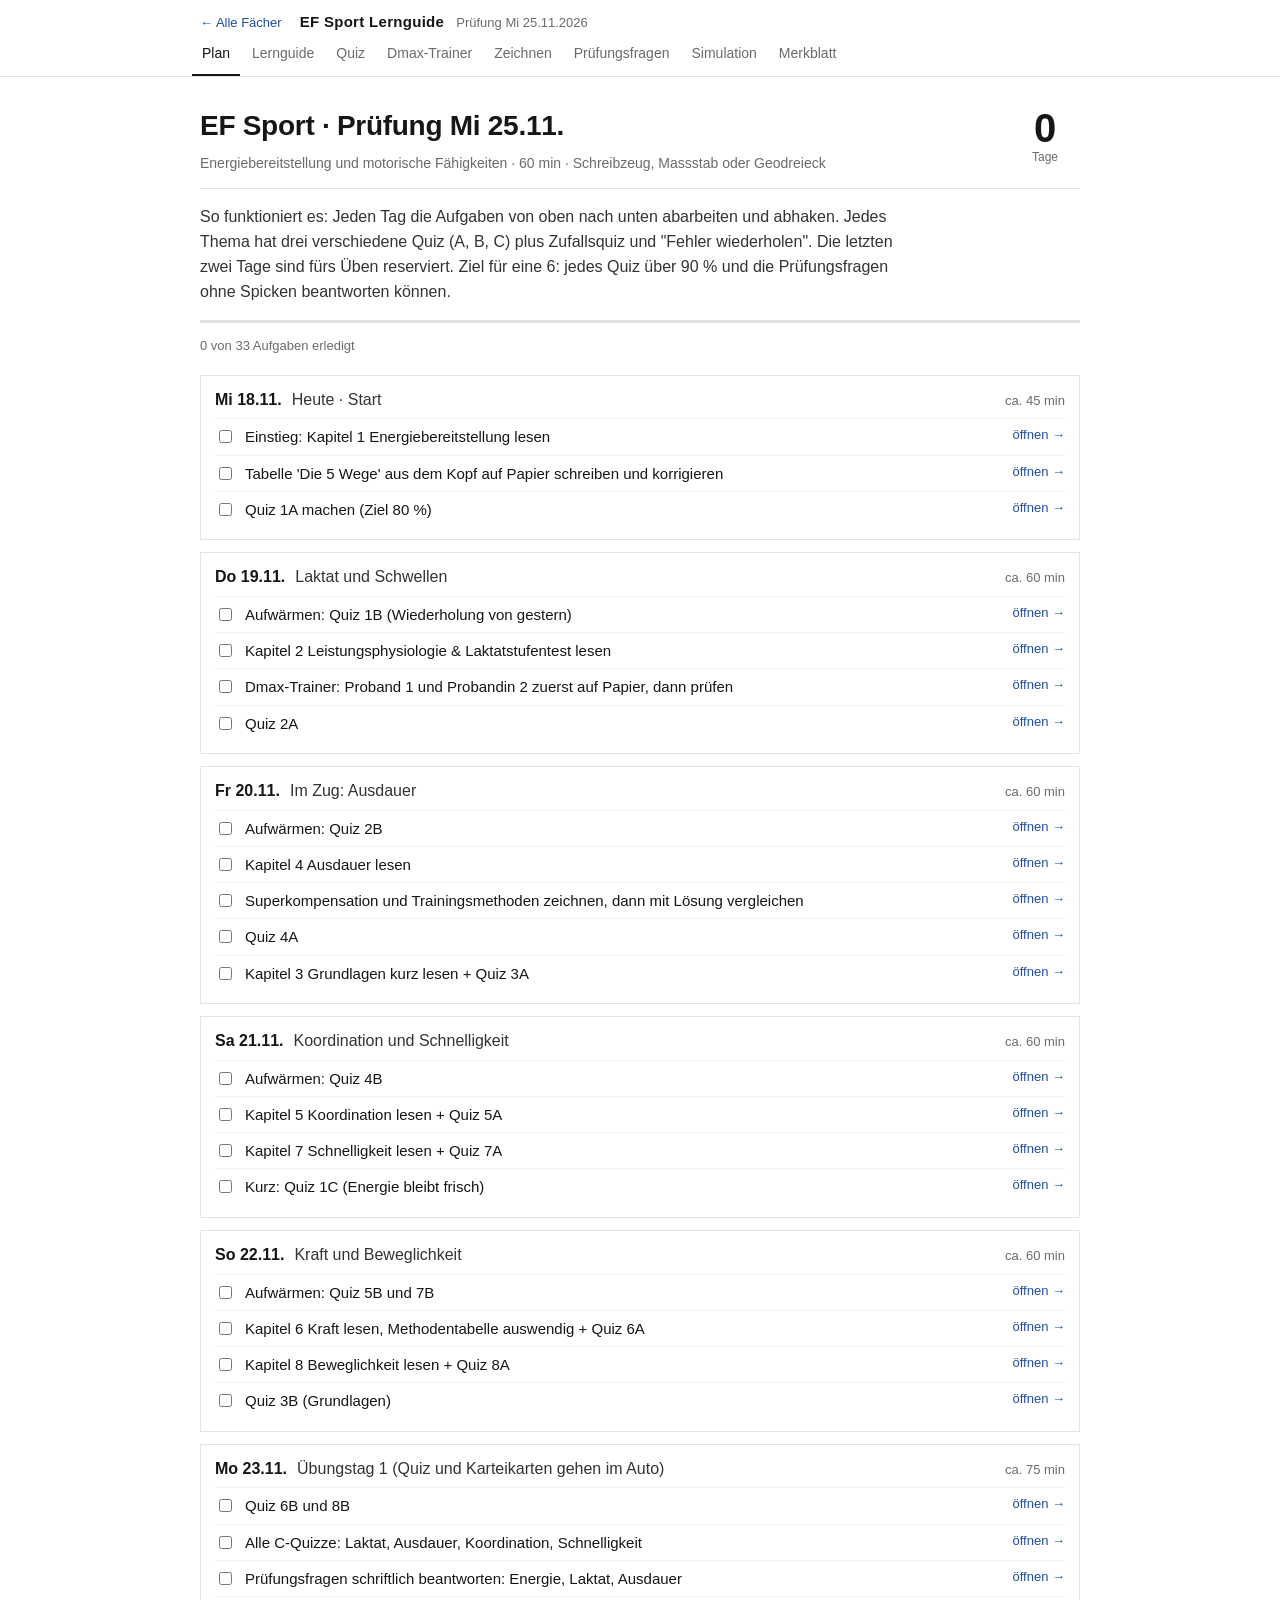
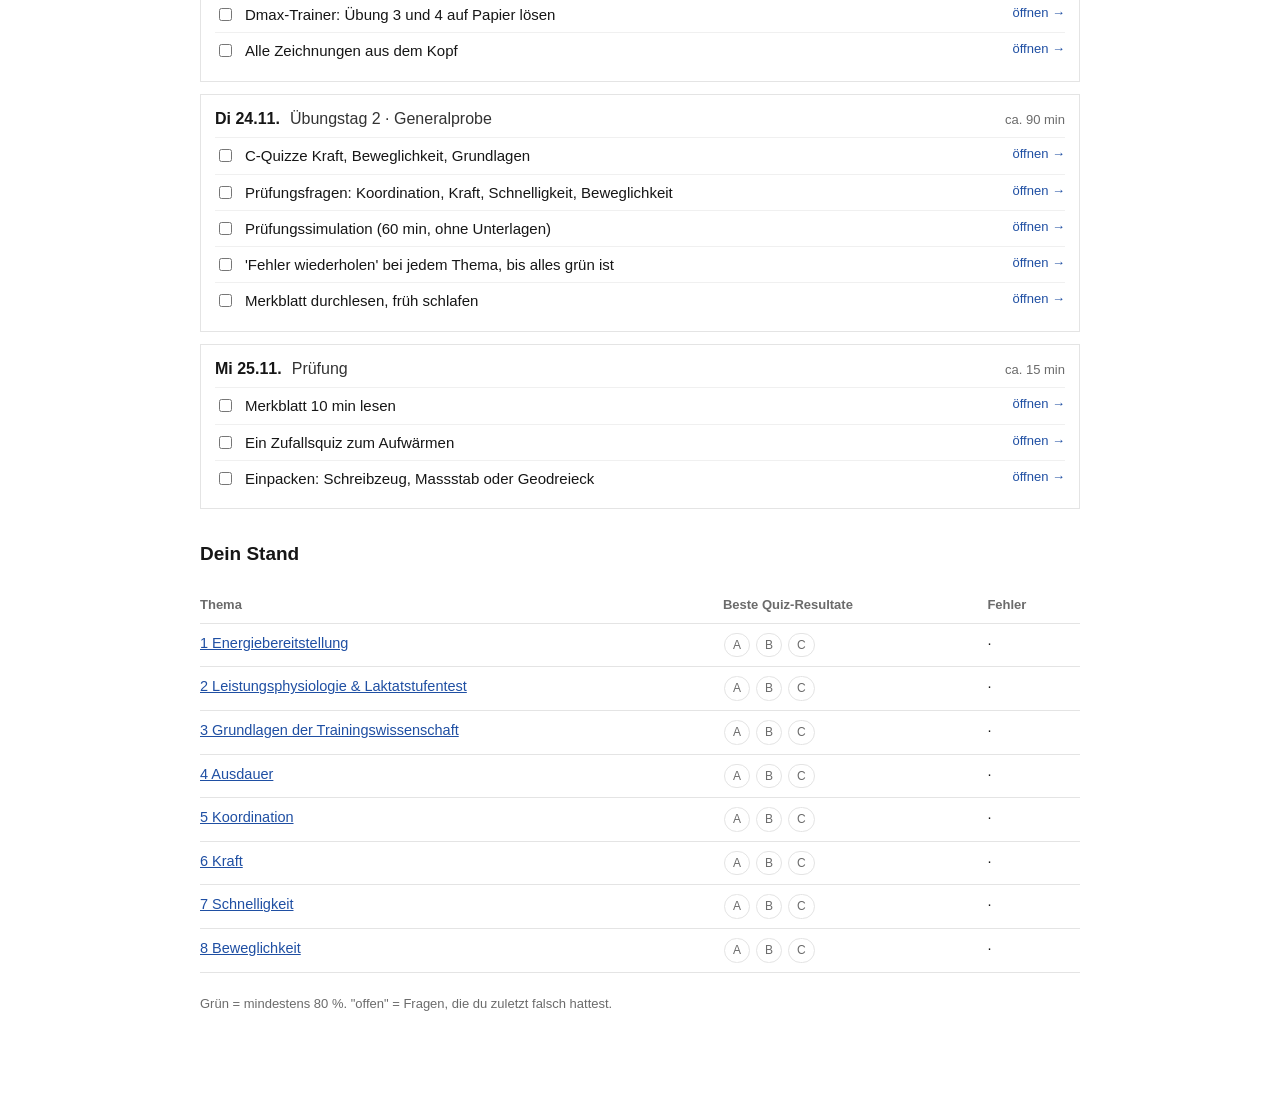
==== ef.html @ cc19c6ed "Lernseite: Französisch, EF Sport, Mathe mündlich Co-Authored-By: Claude Opus 5.5 <noreply@anthropic." ====
<!DOCTYPE html>
<html lang="de-CH">
<head>
<meta charset="utf-8">
<meta name="viewport" content="width=device-width, initial-scale=1">
<title>EF Sport Lernguide · Prüfung 25.11.</title>
<style>
:root{--ink:#161616;--mute:#6b6b6b;--line:#e4e4e4;--soft:#f7f7f5;--acc:#1f4fa3;--ok:#1d7a3e;--no:#b3261e;}
*{box-sizing:border-box}
body{margin:0;font:16px/1.55 -apple-system,BlinkMacSystemFont,"Segoe UI",Helvetica,Arial,sans-serif;color:var(--ink);background:#fff}
header{position:sticky;top:0;background:#fff;border-bottom:1px solid var(--line);z-index:5}
.top{max-width:920px;margin:0 auto;padding:10px 20px 0;display:flex;align-items:baseline;gap:12px}
.top b{font-size:15px;letter-spacing:.02em}
.top span{color:var(--mute);font-size:13px}
#nav{max-width:920px;margin:0 auto;padding:0 12px;display:flex;gap:2px;overflow-x:auto;scrollbar-width:none}
#nav::-webkit-scrollbar{display:none}
#nav a{padding:10px 10px 9px;color:var(--mute);text-decoration:none;font-size:14px;white-space:nowrap;border-bottom:2px solid transparent}
#nav a.on{color:var(--ink);border-bottom-color:var(--ink)}
main{max-width:920px;margin:0 auto;padding:24px 20px 80px}
h1{font-size:28px;line-height:1.2;margin:8px 0 10px;letter-spacing:-.01em}
h2{font-size:19px;margin:30px 0 10px}
h3{font-size:16px;margin:26px 0 8px;padding-top:14px;border-top:1px solid var(--line)}
a{color:var(--acc)}
.lead{color:#333;max-width:720px}
.small{font-size:13px;color:var(--mute)}
.crumb{font-size:13px;color:var(--mute);margin:0}
.crumb a{color:var(--mute)}
.hero{display:flex;justify-content:space-between;align-items:center;gap:20px;border-bottom:1px solid var(--line);padding-bottom:14px}
.hero p{margin:0;color:var(--mute);font-size:14px}
.count{text-align:center;font-size:12px;color:var(--mute);min-width:70px}
.count span{display:block;font-size:40px;font-weight:700;color:var(--ink);line-height:1}
.bar{height:3px;background:var(--line);margin:14px 0 4px}
.bar div{height:3px;background:var(--ink);transition:width .3s}
.days{display:grid;gap:12px;margin-top:18px}
.day{border:1px solid var(--line);padding:12px 14px}
.dh{display:flex;gap:10px;align-items:baseline;margin-bottom:6px;flex-wrap:wrap}
.dh span{color:#333}
.dh em{margin-left:auto;font-style:normal;font-size:13px;color:var(--mute)}
.task{display:flex;gap:10px;align-items:flex-start;padding:6px 0;border-top:1px solid #f0f0f0;font-size:15px;cursor:pointer}
.task input{margin-top:5px;accent-color:var(--ink)}
.task span{flex:1}
.task input:checked+span{color:var(--mute);text-decoration:line-through}
.go{font-size:13px;white-space:nowrap;text-decoration:none}
table{border-collapse:collapse;width:100%;font-size:14.5px;margin:8px 0}
th,td{border-bottom:1px solid var(--line);padding:8px 10px 8px 0;text-align:left;vertical-align:top}
th{font-weight:600;font-size:13px;color:var(--mute)}
.tw{overflow-x:auto}
table.data td,table.data th{padding:6px 10px;white-space:nowrap;text-align:center}
table.data th{text-align:left}
.pill{display:inline-block;font-size:12px;padding:2px 8px;border:1px solid var(--line);border-radius:20px;text-decoration:none;color:var(--mute);margin:1px}
.pill.good,.btn.good{border-color:var(--ok);color:var(--ok)}
.pill.bad,.btn.bad{border-color:var(--no);color:var(--no)}
.btn{display:inline-block;font:inherit;font-size:14px;padding:8px 14px;border:1px solid var(--ink);background:var(--ink);color:#fff;text-decoration:none;cursor:pointer;margin:3px 4px 3px 0;border-radius:3px}
.btn.ghost,.btn.sm,.btn.good,.btn.bad{background:#fff;color:var(--ink)}
.btn.sm{font-size:13px;padding:5px 10px;border-color:var(--line)}
.btn.sm.on{background:var(--ink);color:#fff}
.btns{white-space:nowrap}
.list .row{display:flex;gap:12px;padding:13px 2px;border-bottom:1px solid var(--line);text-decoration:none;color:var(--ink);align-items:center}
.list .row b{width:22px;color:var(--mute)}
.list .row .go{margin-left:auto}
.tag{font-size:11px;color:var(--mute);border:1px solid var(--line);padding:1px 6px;border-radius:10px}
.how{border-left:2px solid var(--ink);padding:4px 0 4px 14px;margin:14px 0;font-size:15px}
.how ol{margin:6px 0 0;padding-left:20px}
.note{font-size:14px;color:var(--mute);border:1px solid var(--line);padding:10px 12px;margin:10px 0}
.formula{font-family:Georgia,serif;font-size:17px;padding:6px 0}
.chapter ul,.chapter ol{padding-left:20px}
.chapter li{margin:3px 0}
.after{margin-top:30px;padding-top:16px;border-top:1px solid var(--ink)}
.after b{display:block;margin-bottom:8px}
.pn{display:flex;justify-content:space-between;margin-top:26px;font-size:14px}
.qhead{display:flex;justify-content:space-between;font-size:13px;color:var(--mute);margin-top:10px}
.qcard h2{font-size:20px;margin:22px 0 14px;line-height:1.35}
.opts{display:grid;gap:8px}
.opt{display:flex;gap:12px;align-items:flex-start;text-align:left;font:inherit;font-size:15.5px;background:#fff;border:1px solid var(--line);padding:12px 14px;cursor:pointer;border-radius:3px;color:var(--ink)}
.opt:hover{border-color:#999}
.opt span{font-size:12px;color:var(--mute);border:1px solid var(--line);border-radius:50%;width:22px;height:22px;flex:none;display:flex;align-items:center;justify-content:center;margin-top:1px}
.opt.right{border-color:var(--ok);box-shadow:inset 3px 0 0 var(--ok)}
.opt.wrong{border-color:var(--no);box-shadow:inset 3px 0 0 var(--no)}
.fb{margin:14px 0;padding:10px 14px;border:1px solid var(--line);font-size:15px}
.fb.y b,.y{color:var(--ok)}
.fb.n b,.n{color:var(--no)}
.rev{border-top:1px solid var(--line);padding:10px 0;font-size:14.5px}
.tabs{display:flex;flex-wrap:wrap;gap:6px;margin:12px 0}
.tabs a{font-size:13px;padding:5px 10px;border:1px solid var(--line);border-radius:20px;text-decoration:none;color:var(--mute)}
.tabs a.on{border-color:var(--ink);color:var(--ink)}
svg{width:100%;height:auto;display:block}
.chart{max-width:640px;border:1px solid var(--line);margin:12px 0}
.ax{stroke:#222;stroke-width:1.2}
.grid{stroke:#eee;stroke-width:1}
.lb{font-size:11px;fill:#555;font-family:inherit}
.dash{stroke:#888;stroke-dasharray:4 4;stroke-width:1}
.c1{stroke:#b3261e;fill:none;stroke-width:2}
.c2{stroke:#1d7a3e;fill:none;stroke-width:2}
.c3{stroke:#1f4fa3;fill:none;stroke-width:2}
.c4{stroke:#2e9e5b;fill:none;stroke-width:2}
.c5{stroke:#222;fill:none;stroke-width:2}
.pt{fill:#1f4fa3}
.mark{fill:none;stroke:#161616;stroke-width:2}
rect.blk{fill:#d9d9d4;stroke:#999}
.guess{display:flex;flex-wrap:wrap;gap:12px;align-items:flex-end;margin:10px 0}
.guess label{font-size:13px;color:var(--mute);display:flex;flex-direction:column;gap:4px}
.guess input{font:inherit;padding:7px 9px;border:1px solid var(--line);width:130px}
.drawcard{border-top:1px solid var(--line);padding:14px 0}
.drawcard h2{font-size:17px;margin:0 0 6px}
.sol{margin-top:10px}
.sol svg{max-width:520px;border:1px solid var(--line)}
.state{font-size:12px;margin-left:8px}
.state.y{color:var(--ok)}.state.n{color:var(--no)}
.simq{border-top:1px solid var(--line);padding:12px 0}
.sopt{display:block;padding:4px 0 4px 4px;font-size:15px;cursor:pointer}
.timer{position:sticky;top:90px;float:right;font-variant-numeric:tabular-nums;border:1px solid var(--ink);padding:4px 10px;background:#fff;font-size:15px}
@media (max-width:600px){h1{font-size:24px}main{padding:18px 16px 70px}.count span{font-size:32px}.btns{white-space:normal}th,td{padding:7px 8px 7px 0}}
.home{font-size:13px;text-decoration:none;margin-right:6px}
</style>
</head>
<body>
<header><div class="top"><a class="home" href="index.html">← Alle Fächer</a><b>EF Sport Lernguide</b><span>Prüfung Mi 25.11.2026</span></div><nav id="nav"></nav></header>
<main id="app"></main>
<script>
const TOPICS = [
{id:"e", n:1, title:"Energiebereitstellung", short:"Energie"},
{id:"l", n:2, title:"Leistungsphysiologie & Laktatstufentest", short:"Laktat"},
{id:"g", n:3, title:"Grundlagen der Trainingswissenschaft", short:"Grundlagen"},
{id:"a", n:4, title:"Ausdauer", short:"Ausdauer"},
{id:"k", n:5, title:"Koordination", short:"Koordination"},
{id:"f", n:6, title:"Kraft", short:"Kraft"},
{id:"s", n:7, title:"Schnelligkeit", short:"Schnelligkeit"},
{id:"b", n:8, title:"Beweglichkeit", short:"Beweglichkeit"}
];

const CHAPTERS = {
e: `
<div class="how"><b>So lernst du dieses Kapitel (ca. 30 min)</b>
<ol><li>Lies das Kapitel einmal ganz durch.</li>
<li>Schliess die Seite und schreib die Tabelle "Die 5 Wege" aus dem Kopf auf ein Blatt: Weg, Art, Reaktion, Dauer, ATP.</li>
<li>Vergleiche mit der Tabelle und korrigiere mit Rot.</li>
<li>Mach Quiz A. Unter 80 %: Fehler nachlesen und Quiz A nochmals.</li></ol></div>

<h3>ATP und Resynthese</h3>
<p>ATP (Adenosintriphosphat) ist die Energiewährung des Körpers. Jede Muskelkontraktion braucht ATP.</p>
<p class="formula">ATP ⇌ ADP + P + Energie</p>
<p>Der Muskel speichert nur wenig ATP (ca. 6 mmol/kg). Das reicht bei maximaler Belastung für 2-3 Sekunden, also 3-4 Kontraktionen. Darum muss ATP laufend neu gebildet werden (Resynthese). Die Energie dafür kommt aus Kohlenhydraten, Fetten und sehr wenig aus Proteinen.</p>
<p><b>Begriffe:</b> anaerob = ohne Sauerstoff, aerob = mit Sauerstoff, alaktazid = ohne Laktatbildung, laktazid = mit Laktatbildung.</p>

<h3>Die 5 Wege</h3>
<div class="tw"><table>
<tr><th>Weg</th><th>Art</th><th>Reaktion</th><th>Dauer</th><th>Merkmale</th></tr>
<tr><td>ATP-Speicher</td><td>anaerob alaktazid</td><td>ATP → ADP + P + Energie</td><td>2-3 s</td><td>sofort da, sehr klein</td></tr>
<tr><td>Kreatinphosphat (KrP)</td><td>anaerob alaktazid</td><td>KrP + ADP ⇌ Kreatin + ATP (Kreatinkinase)</td><td>bis ca. 10 s</td><td>Speicher ca. 20 mmol/kg, nach 5-8 min wieder voll; Training und Kreatin vergrössern ihn</td></tr>
<tr><td>Anaerobe Glykolyse</td><td>anaerob laktazid</td><td>Glykogen → Laktat + Energie</td><td>ca. 45-90 s</td><td>1 Glukose = <b>2 ATP</b>, schnell aber wenig ergiebig</td></tr>
<tr><td>Aerobe Glykolyse</td><td>aerob</td><td>Glukose + O₂</td><td>bis ca. 90 min</td><td>1 Glukose = <b>30-32 ATP</b>; braucht ca. 2 min, bis Atmung und Kreislauf angepasst sind</td></tr>
<tr><td>Fettsäureoxidation</td><td>aerob</td><td>Fettsäuren + O₂</td><td>Stunden bis Tage</td><td>grösster Speicher, aber langsamste ATP-Bildung</td></tr>
</table></div>
<p>Proteine liefern nur einen sehr kleinen Anteil, vor allem bei extrem langen Belastungen. Glykogen ist die Speicherform von Glukose in Muskel und Leber.</p>

<h3>Intensität und Dauer</h3>
<p>Je höher die Intensität, desto schneller muss ATP gebildet werden (ATP-Bildungsrate). Das schaffen nur KrP und anaerobe Glykolyse. Je länger die Belastung, desto grösser der aerobe Anteil, zuerst Glukose, dann Fett. Die Systeme laufen nie allein, sie überlappen sich.</p>
<p><b>Reihenfolge merken:</b> KrP → anaerobe Glykolyse → aerober Glukoseabbau → Fettoxidation. Nach rechts sinkt die Intensität und die mögliche Dauer steigt.</p>
<p>Übersicht: anaerob alaktazid (ATP, KrP) bis ca. 10 s · anaerob laktazid (anaerobe Glykolyse) bis ca. 90 s · aerobe Glykolyse bis ca. 90 min · Fettverbrennung mehrere Stunden.</p>

<h3>Laktat und metabolische Azidose</h3>
<ul>
<li><b>Entstehung:</b> In einem Schritt der Glykolyse wird ein H⁺-Ion abgegeben. Ohne genug Sauerstoff geht das nicht regulär, also wird H⁺ auf Pyruvat übertragen. So entsteht Laktat.</li>
<li><b>Kein Abfallprodukt:</b> Herz, Leber und unbelastete Muskulatur bauen Laktat ab und wandeln es in Glukose oder Energie um. Es ist auch ein Signalmolekül.</li>
<li><b>Nutzen:</b> Laktat zeigt die Ausdauerleistungsfähigkeit (anaerobe Schwelle im Laktatstufentest).</li>
<li><b>H⁺-Ionen</b> entstehen bei jeder ATP-Hydrolyse. Unter anaeroben Bedingungen werden sie weniger abgebaut und sammeln sich an.</li>
<li><b>Metabolische Azidose:</b> H⁺ häuft sich an, der pH sinkt (Übersäuerung), die Muskelkontraktion wird gehemmt → Leistungsabbruch.</li>
</ul>

<h3>Verknüpfung mit Sportarten</h3>
<div class="tw"><table>
<tr><th>Strecke</th><th>ATP/KrP %</th><th>anaerob laktazid %</th><th>aerob %</th></tr>
<tr><td>100 m</td><td>25</td><td>70</td><td>unter 5</td></tr>
<tr><td>200 m</td><td>15</td><td>60</td><td>25</td></tr>
<tr><td>400 m</td><td>12</td><td>43</td><td>45</td></tr>
<tr><td>800 m</td><td>10</td><td>30</td><td>60</td></tr>
<tr><td>1500 m</td><td>8</td><td>20</td><td>72</td></tr>
<tr><td>5000 m</td><td>4</td><td>10</td><td>86</td></tr>
<tr><td>Marathon</td><td>0</td><td>5-2</td><td>95-98</td></tr>
</table></div>
<p>Achtung: Laut Tabelle ist schon beim 100-m-Lauf der grösste Anteil anaerob laktazid (70 %). KrP dominiert bei ganz kurzen Belastungen unter ca. 10 s mit einzelnen Aktionen: Start, Sprung, Wurf, Kugelstossen, Gewichtheben.</p>
<p>Bei den Lauf-Weltrekorden sinkt die Geschwindigkeit mit der Distanz. Die Knicke zeigen den Wechsel von KrP (bis ca. 200 m) zur anaeroben Glykolyse (bis ca. 800 m) zur aeroben Glykolyse.</p>
<p><b>Begründen:</b> 400 m und 200 m Crawl = viel anaerobe Glykolyse (45-90 s, sehr intensiv). Marathon, Langlauf = aerob. Fussball = Mischform: aerobe Grundlage für 90 min plus KrP und anaerobe Glykolyse für Sprints und Zweikämpfe.</p>
`,

l: `
<div class="how"><b>So lernst du dieses Kapitel (ca. 45 min)</b>
<ol><li>Lies Schwellenkonzept und Laktatstufentest.</li>
<li>Schreib die Laktatwerte (Ruhe, AS, ANS, Ausbelastung) und je 4 Ausbelastungs- und Abbruchkriterien aus dem Kopf auf.</li>
<li>Geh in den <a href="#" data-go="dmax">Dmax-Trainer</a> und mach Proband 1 und Probandin 2 selbst, zuerst auf Papier mit Lineal.</li>
<li>Mach Quiz A.</li></ol></div>

<h3>Leistungsphysiologie</h3>
<p>Teil der Sportphysiologie: Wie wirken Herz-Kreislauf, Atmung, Muskulatur und Stoffwechsel bei Belastung zusammen und wie passen sie sich durch Training an? Ziel: diese Prozesse messbar machen (Leistungsdiagnostik) und daraus Trainingsempfehlungen ableiten.</p>
<p><b>Parameter</b> sind messbare Kenngrössen, z.B. Herzfrequenz, Schlagvolumen, VO₂max, Laktat.</p>
<div class="tw"><table>
<tr><th>Parameter</th><th>Bedeutung</th></tr>
<tr><td>Aerobe Leistungsfähigkeit (aerobic power)</td><td>maximale Intensität ohne Laktatakkumulation</td></tr>
<tr><td>Aerobe Kapazität (Ermüdungsresistenz)</td><td>eine Leistung im Bereich der anaeroben Schwelle lange halten</td></tr>
<tr><td>Anaerobe Leistungsfähigkeit</td><td>maximale Intensität mit extremer anaerober Energiebereitstellung, ohne Rücksicht auf Laktat und Sauerstoffdefizit</td></tr>
<tr><td>Anaerobe Kapazität (Laktattoleranz, Stehvermögen)</td><td>die Folgen der anaeroben Energiebereitstellung länger ertragen</td></tr>
<tr><td>VO₂max</td><td>maximale Sauerstoffaufnahme pro Minute</td></tr>
</table></div>

<h3>Schwellenkonzept und Laktatwerte</h3>
<div class="tw"><table>
<tr><th>Punkt</th><th>Laktat</th><th>Bedeutung</th></tr>
<tr><td>Ruhelaktat</td><td>0.7-1.8 mmol/l</td><td>in Ruhe</td></tr>
<tr><td>Aerobe Schwelle (AS)</td><td>ca. 2 mmol/l</td><td>höchste Belastung, bei der Laktat noch fast dem Ruhewert entspricht; erster Anstieg (0.3-0.4 mmol/l zwischen zwei Messungen); bis hier v.a. aerob</td></tr>
<tr><td>Laktat Steady State</td><td>ca. 2-4 mmol/l</td><td>Laktat wird laufend abgebaut, Gleichgewicht</td></tr>
<tr><td>Anaerobe Schwelle (ANS) = maxLSS</td><td>ca. 4 mmol/l (individuell 2.3-6.8)</td><td>höchste Belastung mit Gleichgewicht von Laktatbildung und Laktatabbau; danach exponentieller Anstieg</td></tr>
<tr><td>Ausbelastung</td><td>über 8 mmol/l</td><td>Kriterium im Test</td></tr>
<tr><td>Abbruch bei Trainierten</td><td>bis über 20 mmol/l</td><td>je nach Trainingszustand</td></tr>
</table></div>
<p>Bei leichter Aktivität (auslaufen) wird Laktat deutlich schneller abgebaut als in Ruhe.</p>
<p><b>Schwellen erkennen:</b> AS = dort, wo die flache Kurve zum ersten Mal ansteigt. ANS = dort, wo die Kurve steil (exponentiell) wird. Senkrecht nach unten liest du die Leistung ab, auf der HF-Kurve die Herzfrequenz.</p>

<h3>Einfluss von Training</h3>
<p>Ausdauertraining verschiebt die Laktatkurve nach <b>rechts</b>: Bei gleicher Leistung weniger Laktat und tiefere HF.</p>
<ul>
<li><b>Lockeres Training (Zone 1, GA1):</b> Schlagvolumen ↑, Ruhe-HF ↓, mehr Kapillaren und Mitochondrien, besserer Fettstoffwechsel → aerobe Schwelle nach oben.</li>
<li><b>Training an der ANS (Zone 2, GA2):</b> mehr Säuretoleranz und Pufferkapazität → anaerobe Schwelle nach oben.</li>
<li><b>Training über der ANS (Zone 3):</b> VO₂max ↑, maximales Herzminutenvolumen, bessere anaerobe Kapazität und Säuretoleranz.</li>
</ul>

<h3>Ausdauerdiagnostik (Pyramide)</h3>
<p>Von genau und teuer zu einfach und billig: VO₂-Messung (Spiroergometrie) → Laktatmessung (Stufentest) → Herzfrequenzmessung (Conconi-Test) → Zeit- oder Distanzmessung (12-min-Lauf).</p>

<h3>Laktatstufentest</h3>
<div class="tw"><table>
<tr><td><b>Ziel</b></td><td>anaerobe Schwelle über Blutlaktat bestimmen; aerobe Ausdauerleistungsfähigkeit bestimmen</td></tr>
<tr><td><b>Nutzen</b></td><td>Trainingsbereiche aus Laktat und Herzfrequenz ableiten</td></tr>
<tr><td><b>Aufbau</b></td><td>Maximaltest: alle 3 min +30 W (Velo) oder +1.2 km/h (Laufband) bis zur Ausbelastung</td></tr>
<tr><td><b>Vorgehen</b></td><td>Blutlaktat am Ohrläppchen oder Finger, vor, während und nach der Belastung</td></tr>
<tr><td><b>Messgrössen</b></td><td>Leistung (W oder km/h), Laktat (mmol/l), Herzfrequenz, Borg (6-20)</td></tr>
</table></div>
<p><b>Ablauf Velo:</b> in Ruhe Laktat, HF, Borg messen → 5 min locker einfahren → messen → am Ende jeder Stufe (ca. 15 s vor Stufenende) Laktat, HF, Borg → Abbruch bei maximaler Erschöpfung (aufhören zu treten oder Kadenz unter 70), sofort messen → nach 3 min Erholung nochmals messen.</p>
<p>Stufendauer 3 min, keine Pause, +30 W, Kadenz sinnvoll 80-100 U/min. Testperson: bereit für All-out, 48 h vorher keine maximale Belastung, gewohnte Ernährung, PAR-Q-Fragebogen, Zustimmung zu Blut- und HF-Messung.</p>

<h3>Ausbelastungs- und Abbruchkriterien</h3>
<p>Ausbelastungskriterien zeigen, dass der Test wirklich maximal war (gültig). Abbruchkriterien sind Gründe, aus Sicherheitsgründen zu stoppen.</p>
<div class="tw"><table>
<tr><th>Ausbelastungskriterien</th><th>Abbruchkriterien</th></tr>
<tr><td>maximale HF erreicht (bekannt oder berechnet)</td><td>subjektive Erschöpfung</td></tr>
<tr><td>Borg ≥ 18</td><td>Angina pectoris (Engegefühl in der Brust)</td></tr>
<tr><td>Laktat über 8 mmol/l</td><td>zunehmende Atemnot</td></tr>
<tr><td>Eindruck der Testleitung</td><td>Schwindel, motorische Unsicherheit, Unwohlsein, Übelkeit</td></tr>
</table></div>

<h3>Modifizierte Dmax-Methode</h3>
<ol>
<li>Laktat (y) gegen Leistung (x) eintragen und zur Kurve verbinden.</li>
<li><b>Aerobe Schwelle:</b> der Messpunkt <b>vor</b> dem ersten Laktatanstieg von mehr als 0.4 mmol/l.</li>
<li>Gerade von der AS zum letzten Messpunkt ziehen.</li>
<li><b>Anaerobe Schwelle:</b> Punkt auf der Kurve mit dem grössten senkrechten Abstand zu dieser Geraden (Geodreieck rechtwinklig an die Gerade legen und verschieben).</li>
<li>Bei beiden Schwellen Leistung und Herzfrequenz ablesen.</li>
</ol>
<p><b>Beispiele aus dem Unterricht:</b> Proband 1: AS 190 W (HF 155, 1.9 mmol/l), ANS 260 W (HF 179, 3.6 mmol/l). Probandin 2: AS 130 W (HF 155, 2.1 mmol/l), ANS 177 W (HF 171, 4.3 mmol/l).</p>

<h3>Trainingsempfehlungen ableiten (Proband 1)</h3>
<div class="tw"><table>
<tr><th>Bereich</th><th>Leistung</th><th>HF</th></tr>
<tr><td>Regeneration</td><td>unter 150 W</td><td>unter 135</td></tr>
<tr><td>Grundlage (GA1)</td><td>150-190 W</td><td>135-155</td></tr>
<tr><td>Entwicklung (GA2)</td><td>195-245 W</td><td>156-174</td></tr>
<tr><td>Schwelle</td><td>250-270 W</td><td>175-182</td></tr>
<tr><td>Intensiv</td><td>über 275 W</td><td>über 183</td></tr>
</table></div>
<p>Empfehlung 80 % locker, 20 % intensiv: 2 × Grundlage 45-90 min bei HF 135-155 (sprechen möglich), 1 × Intervalle (3 × 8-10 min bei 250-265 W oder 4 × 4 min bei 280-300 W). GA2 nicht zum Standardtempo machen. Beim Laufen ist die HF ca. 5-10 Schläge höher als auf dem Velo.</p>
<p><b>Begründung:</b> Unter der AS v.a. aerob, kein Laktatanstieg, Grundlage wird trainiert. Über der ANS kein Gleichgewicht mehr, Laktat und H⁺ häufen sich an (Azidose), darum nur kurze Intervalle mit Pausen.</p>

<h3>Spiroergometrie (nicht in den Folien, ergänzt)</h3>
<p>Stufentest auf Velo oder Laufband bis zur Ausbelastung mit Atemmaske. Misst Sauerstoffaufnahme (VO₂max), CO₂-Abgabe, Atemminutenvolumen, HF und Leistung. Genaueste, aber teuerste Diagnostik (Exkursion Balgrist).</p>
`,

g: `
<div class="note">Zu diesem Thema gab es keine Folien in deinen Unterlagen. Inhalt aus dem Standardstoff (Hegner), Teile stammen aus den Ausdauer-Folien. Nicht zu viel Zeit investieren.</div>
<div class="how"><b>So lernst du dieses Kapitel (ca. 20 min)</b>
<ol><li>Lies das Kapitel.</li><li>Wende die Faktoren der Leistungsfähigkeit auf deine Sportart (z.B. Skifahren) an.</li><li>Mach Quiz A.</li></ol></div>

<h3>Fertigkeiten und Fähigkeiten</h3>
<p>Motorische <b>Fertigkeiten</b> = gelernte Bewegungen: technische und taktische Fertigkeiten. Motorische <b>Fähigkeiten</b> = Grundlage dafür: konditionelle (energetische: Ausdauer, Kraft, Schnelligkeit, Beweglichkeit) und koordinative (informationelle) Fähigkeiten. Schnelligkeit und Beweglichkeit sind sowohl konditionell als auch koordinativ bestimmt.</p>

<h3>Faktoren der sportlichen Leistungsfähigkeit</h3>
<div class="tw"><table>
<tr><th>Faktor</th><th>Inhalt</th><th>Beispiel Fussball</th></tr>
<tr><td>Konditionell</td><td>Ausdauer, Kraft, Schnelligkeit, Beweglichkeit</td><td>90 min laufen, Sprints</td></tr>
<tr><td>Koordinativ-technisch</td><td>Bewegungsqualität, Technik</td><td>Ballannahme, Pass</td></tr>
<tr><td>Taktisch-kognitiv</td><td>Spielverständnis, Entscheidungen</td><td>richtig freilaufen</td></tr>
<tr><td>Psychisch</td><td>Motivation, Konzentration, Druck</td><td>Penalty im Final</td></tr>
<tr><td>Sozial und Umfeld</td><td>Team, Trainer, Material</td><td>Teamklima</td></tr>
<tr><td>Anlagen und Gesundheit</td><td>Genetik, Körperbau</td><td>Muskelfaserverteilung</td></tr>
</table></div>

<h3>Prinzip der Trainingsbelastung</h3>
<p>Training wirkt nur bei einem genügend starken Reiz. Zu schwach = keine Wirkung, zu stark = Schaden. Belastungsnormative:</p>
<ul><li><b>Intensität:</b> wie stark (Tempo, % Maximalkraft, HF)</li><li><b>Dauer:</b> wie lange ein einzelner Reiz wirkt</li><li><b>Umfang:</b> Gesamtmenge (km, Wiederholungen)</li><li><b>Dichte:</b> Verhältnis Belastung zu Pause</li><li><b>Häufigkeit:</b> Trainings pro Woche</li></ul>
<p>Beispiel: 6 × 400 m in 90 s, 2 min Pause, 2-mal pro Woche → Intensität 90 s pro 400 m, Dauer 90 s, Umfang 2400 m, Dichte 90 s zu 2 min, Häufigkeit 2 pro Woche. Aus den Ausdauer-Folien: zentrale Faktoren der Planung sind Intensität, Volumen und Erholung.</p>

<h3>Adaptationen</h3>
<p>Der Körper passt sich an wiederholte Belastung an (Superkompensation): grösseres Herz und Schlagvolumen, mehr Mitochondrien und Kapillaren, grösserer Muskelquerschnitt, bessere Koordination, grössere Energiespeicher. Ohne Training bilden sich die Anpassungen zurück.</p>

<h3>Wechselwirkungen</h3>
<ul><li>Die Fähigkeiten beeinflussen sich: viel Ausdauertraining kann Kraft- und Schnelligkeitszuwachs bremsen, Kraft verbessert Schnelligkeit.</li>
<li>Ermüdung verschlechtert Technik und Koordination.</li>
<li>Reihenfolge in einer Einheit: Koordination und Schnelligkeit zuerst, dann Kraft, Ausdauer am Schluss ("Koordination vor Kondition").</li></ul>

<h3>Richtlinien des Trainings</h3>
<ul><li><b>Progressive Belastungssteigerung:</b> schrittweise steigern (Ausdauer: zuerst Häufigkeit, dann Umfang, dann Intensität; Umfang max. +10 % pro Woche).</li>
<li><b>Belastung und Erholung:</b> neuer Reiz im Moment der Superkompensation.</li>
<li><b>Regelmässigkeit:</b> Unterbrüche führen zu Rückbildung.</li>
<li><b>Variation:</b> Abwechslung verhindert Stagnation.</li>
<li><b>Individualität:</b> an Alter, Niveau, Ziel anpassen.</li>
<li><b>Spezifität:</b> trainieren, was die Sportart verlangt.</li>
<li><b>Periodisierung:</b> in Phasen planen.</li></ul>
`,

a: `
<div class="how"><b>So lernst du dieses Kapitel (ca. 45 min)</b>
<ol><li>Lies das Kapitel.</li>
<li>Zeichne aus dem Kopf: Superkompensation (optimal und zu früh) und die Methoden Dauer, Intervall, Wiederholung. Kontrolliere unter <a href="#" data-go="draw">Zeichnen</a>.</li>
<li>Lerne die Tabelle der 5 Stufen mit der Sprechregel (singen, plaudern, ganze Sätze, knapper Wortwechsel, kein Wort).</li>
<li>Mach Quiz A.</li></ol></div>

<h3>Definition</h3>
<p>Ausdauer ist die psycho-physische Ermüdungsresistenz bei mentaler, sensorischer, sensomotorischer, emotionaler und physischer Belastung. Sie ist die Fähigkeit, eine bestimmte Leistung bis ins Ziel aufrechtzuerhalten und eine Belastung ohne nennenswerte Ermüdung möglichst lange zu ertragen.</p>
<div class="tw"><table>
<tr><th>Belastung</th><th>Beispiel</th></tr>
<tr><td>mental</td><td>3 h Schachturnier, lange Prüfung</td></tr>
<tr><td>sensorisch</td><td>Schiedsrichter beobachtet 90 min, Autofahren in der Nacht</td></tr>
<tr><td>sensomotorisch</td><td>Bogenschiessen, Golf-Putten: feine Bewegungen lange präzise</td></tr>
<tr><td>emotional</td><td>Penaltyschiessen, Wettkampfdruck</td></tr>
<tr><td>physisch</td><td>Marathon, Langlauf</td></tr>
</table></div>
<p>Was es braucht: Genetik, VO₂max, Muskelfasertypen, Rekrutierung (Nerven), Koordination, Muskelkraft, Gewicht, Körpergrösse, Mentales und vor allem Training (10'000-Stunden-Regel).</p>

<h3>5 Intensitätsstufen</h3>
<div class="tw"><table>
<tr><th>Stufe</th><th>Name</th><th>Borg</th><th>Sprechregel</th><th>% HFmax</th><th>Energie</th><th>Wirkung</th></tr>
<tr><td>1</td><td>sehr locker, aktive Erholung</td><td>6-9</td><td>singen</td><td>60-70</td><td>aerob</td><td>Regeneration</td></tr>
<tr><td>2</td><td>locker, Ausdauer</td><td>10-12</td><td>plaudern</td><td>70-80</td><td>aerob</td><td>aerobe Kapazität</td></tr>
<tr><td>3</td><td>mittel</td><td>13-14</td><td>ganze Sätze</td><td>80-90</td><td>aerob-anaerober Übergang</td><td>aerobe Leistungsfähigkeit</td></tr>
<tr><td>4</td><td>hart, an der Schwelle</td><td>15-16</td><td>knapper Wortwechsel</td><td>90-95</td><td>aerob-anaerober Übergang</td><td>aerobe Leistungsfähigkeit</td></tr>
<tr><td>5</td><td>sehr hart, voll</td><td>17-20</td><td>kein Wortwechsel</td><td>95-100</td><td>anaerob</td><td>anaerobe Kapazität und Leistungsfähigkeit</td></tr>
</table></div>
<p>Methoden: Stufe 1 kontinuierliche Dauermethode · Stufe 2-3 Dauermethode (kontinuierlich, variabel), extensive Intervalle · Stufe 4-5 intensive Intervalle, intermittierend, Wiederholung, Wettkampf. % vANS: 55-70, 70-80, 80-93, 93-103, über 103.</p>

<h3>3 Trainingsbereiche</h3>
<div class="tw"><table>
<tr><th>Zone</th><th>Lage</th><th>Laktat</th><th>Effekt</th></tr>
<tr><td>Zone 1, GA1</td><td>unter der AS</td><td>Basiswerte</td><td>Schlagvolumen ↑, Ruhe-HF ↓, Kapillaren und Mitochondrien ↑, oxidative Enzyme ↑, Fettstoffwechsel ↑, AS nach oben</td></tr>
<tr><td>Zone 2, GA2</td><td>zwischen AS und ANS</td><td>erhöht, konstant</td><td>Herz-Kreislauf wie Zone 1, Säuretoleranz und Pufferkapazität ↑, ANS nach oben</td></tr>
<tr><td>Zone 3, wettkampfspezifisch</td><td>über der ANS</td><td>unkonstant, steigt</td><td>VO₂max ↑, max. Herzminutenvolumen, anaerobe Kapazität und Säuretoleranz ↑</td></tr>
</table></div>
<p>Ungefähr: Zone 1 = Stufe 1-2, Zone 2 = Stufe 3, Zone 3 = Stufe 4-5.</p>

<h3>Superkompensation</h3>
<p>Mehr und intensiver ist nicht automatisch besser. Ablauf: Training → Leistung sinkt unter Ausgangsniveau (Ermüdung) → Erholung bis zum Ausgangsniveau → Superkompensation über das Ausgangsniveau → ohne neuen Reiz wieder zurück.</p>
<ul><li><b>Optimal:</b> neuer Reiz im Hoch der Superkompensation → Leistung steigt treppenartig.</li>
<li><b>Zu früh:</b> noch ermüdet → Leistung nimmt langfristig ab (Übertraining).</li>
<li><b>Zu spät:</b> Leistung bleibt gleich.</li></ul>

<h3>Trainingsmethoden</h3>
<div class="tw"><table>
<tr><th>Methode</th><th>Belastung</th><th>Intensität</th><th>Pause</th><th>Beispiel</th></tr>
<tr><td>Dauermethode</td><td>ununterbrochen, 20 min bis Stunden, HF konstant</td><td>locker &lt;70 %, extensiv 70-80 %, intensiv 80-90 %</td><td>keine</td><td>GA1: 30-60 min plaudern; GA2: 30-60 min kurze Sätze</td></tr>
<tr><td>Intervallmethode</td><td>Wechsel Belastung/Erholung, 6-12 Wdh; Kurzzeit 15-60 s, Mittelzeit 1-8 min, Langzeit 8-15 min</td><td>extensiv 60-80 %, intensiv &gt;90 %</td><td>lohnende Pause, 15 s bis 10 min</td><td>8 × 3 min, 1 min Pause; 8 × 1 min, 2 min Pause</td></tr>
<tr><td>Wiederholungsmethode</td><td>wenige Wdh, kleiner Umfang</td><td>90-100 % VO₂max</td><td>vollständig, 4-30 min</td><td>8 × 1 min, 10 min Pause</td></tr>
<tr><td>Intermittierende Methode</td><td>kurze hochintensive Belastungen im ständigen Wechsel mit kurzer aktiver Erholung</td><td>hoch (z.B. 95 % / 70 %)</td><td>kurz, aktiv</td><td>15 s schnell / 15 s locker, 6 min</td></tr>
<tr><td>Kontroll- und Wettkampfmethode</td><td>Wettkampfdauer, kürzer oder länger</td><td>95-105 % Wettkampfleistung</td><td>keine</td><td>10-70 min im Wettkampftempo</td></tr>
</table></div>
<p><b>Lohnende Pause</b> = man startet wieder, bevor man vollständig erholt ist. Je höher die Intensität, desto kleiner der Umfang.</p>

<h3>Polarisiertes Trainingsmodell (80/20)</h3>
<p>Ca. 80 % der Einheiten in Zone I (locker), ca. 20 % in Zone III (intensiv, ca. 2 pro Woche), möglichst wenig in Zone II. Man trainiert an den Polen (Seiler). Zuerst die intensiven Einheiten planen, dann mit lockeren auffüllen.</p>
<p><b>Beispiel Silvesterlauf:</b> 2-4 Trainings pro Woche, mindestens 1 × Zone 1-2 (Dauerlauf 30-60 min), mindestens 1 × Zone 3-5 (Intervalle, total 8-18 min Belastung; vor dem Lauf Wettkampfmethode).</p>
<p><b>Rezept:</b> möglichst viel die Zieldisziplin trainieren, 2-3 Einheiten pro Woche Zone 3-5, Rest Zone 1-2, periodisch variieren. "Fancy stuff" (Periodisierung usw.) erst, wenn das Grundlegende stimmt.</p>

<h3>Trainingsplanung</h3>
<p>1. Ziel definieren · 2. Grobplanung (Wochen, Häufigkeit, Methoden) · 3. Feinplanung (diese Woche) · 4. Trainingsplanung (heute). Steigern: zuerst Häufigkeit, dann Umfang, dann Intensität. Umfang max. +10 % pro Woche.</p>

<h3>Sportartspezifisch und Alternativtraining</h3>
<p>Anpassungen sind spezifisch: Muskeln, Bewegungsmuster und Energiesystem passen sich an genau die trainierte Bewegung an. Darum möglichst viel die Zieldisziplin trainieren. Die Grundlagenausdauer lässt sich gut alternativ trainieren (Velo, Schwimmen): sinnvoll bei Verletzung, zur Entlastung von Gelenken, zur Regeneration und für Abwechslung.</p>

<h3>Pace</h3>
<p>Pace (min/km) = Zeit ÷ Distanz. Geschwindigkeit (km/h) = 60 ÷ Pace. Beispiel: 45 min für 8.5 km = 5.294 min/km = 5:18 min/km (0.294 × 60 = 18 s) = 11.3 km/h.</p>
`,

k: `
<div class="how"><b>So lernst du dieses Kapitel (ca. 30 min)</b>
<ol><li>Lies das Kapitel.</li><li>Nimm eine Sportart (z.B. Skifahren, Fussball) und schreib zu jeder der 5 Fähigkeiten ein Beispiel auf.</li><li>Erkläre dir laut die 3 Lernphasen.</li><li>Mach Quiz A.</li></ol></div>

<h3>Definition</h3>
<p>Koordination ist das Zusammenwirken von zentralem Nervensystem (Gehirn, Rückenmark), Sinnesorganen und Skelettmuskulatur innerhalb eines Bewegungsablaufs. Koordinative Fähigkeiten ermöglichen, Bewegungsaufgaben situationsgerecht und ökonomisch zu lösen, verbessern die Technik und erleichtern das Lernen.</p>

<h3>Die 5 koordinativen Fähigkeiten</h3>
<div class="tw"><table>
<tr><th>Fähigkeit</th><th>Kern</th><th>Beispiele</th></tr>
<tr><td>Differenzierung</td><td>Feinabstimmung einzelner Bewegungsphasen, grosse Bewegungsgenauigkeit und Ökonomie</td><td>Pass dosieren, Stoppball, Kantendruck beim Skifahren</td></tr>
<tr><td>Orientierung</td><td>Lage und Bewegung des Körpers in Raum und Zeit bestimmen und verändern</td><td>Salto, Freilaufen, Linienwahl auf der Piste</td></tr>
<tr><td>Reaktion</td><td>schnelle Einleitung zweckmässiger Aktionen auf Signale</td><td>Sprintstart, Goalie beim Penalty</td></tr>
<tr><td>Rhythmisierung</td><td>Rhythmus von aussen erfassen und umsetzen, eigenen Rhythmus realisieren</td><td>Hürdenlauf, Ropeskipping, Tanzen</td></tr>
<tr><td>Gleichgewicht</td><td>Körper im Gleichgewicht halten oder wiederherstellen</td><td>Handstand, Slackline, Skifahren</td></tr>
</table></div>
<p>Gruppenarbeit Alpin-Skifahren (Noten 1-6): Differenzierung 5.5, Orientierung 5, Reaktion 5.5, Rhythmisierung 5, Gleichgewicht 6.</p>

<h3>Sensible Phasen</h3>
<p>Altersabschnitte, in denen eine Fähigkeit besonders gut trainierbar ist. Koordinative Fähigkeiten: ca. <b>7-12 Jahre</b> ("goldenes Lernalter"), besonders ab ca. 9. Reaktion v.a. 8-10, Rhythmisierung 7-13, Gleichgewicht und Differenzierung ca. 9-12, Orientierung eher später (ca. 10-15). Bis ca. 12 steigt die koordinative Qualität stark, im Alter nimmt sie ab.</p>

<h3>Was im Gehirn passiert</h3>
<ul><li>Metapher: Trampelpfade im Schnee. Üben macht Verbindungen fester.</li>
<li>Ca. 100 Mrd. Neuronen, bis 50'000 Synapsen pro Neuron. Pruning: ungenutzte Synapsen werden ab ca. 14 Jahren abgebaut.</li>
<li>Verlernen = Programm geht verloren. Umlernen = bestehendes Programm neu lernen: sehr schwierig, unter Stress kommen alte Muster zurück. <b>Neulernen ist einfacher als Umlernen.</b></li>
<li>Ablauf: Information über die Sinne → Verarbeitung und Speicherung im ZNS → gezielte motorische Aktion → Rückkoppelung (Feedback).</li>
<li>Faktoren: Lerntyp, Motivation, Aufmerksamkeit, Bewegungsschatz, Erfahrung, Auffassungsgabe, Tagesform, äussere Bedingungen.</li></ul>

<h3>3 Phasen des motorischen Lernens</h3>
<div class="tw"><table>
<tr><th>Phase</th><th>Merkmale</th></tr>
<tr><td>Grobkoordination</td><td>Grundablauf wird erworben, meist mit Vorübungen; unter günstigen Bedingungen relativ fehlerfrei, aber nicht automatisiert und nicht stabil; stark <b>visuell</b> gesteuert</td></tr>
<tr><td>Feinkoordination</td><td>verfeinern, üben und stabilisieren unter <b>stabilen</b> Bedingungen; dort nahezu fehlerfrei; Bewegungsempfindungen werden bewusst und verbalisierbar; kinästhetischer Analysator (Körpergefühl) wichtiger</td></tr>
<tr><td>Feinstkoordination</td><td>Festigung auch unter <b>wechselnden</b> und schwierigen Bedingungen; variabel; Störungen werden vorweggenommen (Antizipation)</td></tr>
</table></div>

<h3>Methodische Grundsätze</h3>
<ul><li>Neulernen ist einfacher als Umlernen: von Anfang an richtig.</li>
<li>Vielfalt statt Einfalt: Variation der Übungen.</li>
<li>Vom Einfachen zum Schweren.</li>
<li>Selbständiges Üben: entdecken lassen oder mit Hilfestellung.</li>
<li>Koordination vor Kondition: ausgeruht am Anfang des Trainings.</li>
<li>Man lernt nie aus.</li></ul>
`,

f: `
<div class="how"><b>So lernst du dieses Kapitel (ca. 45 min)</b>
<ol><li>Lies das Kapitel.</li><li>Lerne die Methodentabelle: decke die Zahlen ab und sag sie auf.</li><li>Merkregel: je höher die Last, desto weniger Wiederholungen und desto länger die Pause.</li><li>Mach Quiz A.</li></ol></div>

<h3>Definition</h3>
<p>Kraft ist die Fähigkeit des Nerv-Muskel-Systems, durch Innervation Muskelkontraktionen mit mehr als 30 % des individuellen Kraftmaximums durchzuführen und dabei Widerstände zu überwinden, ihnen nachzugeben oder sie zu halten (Weineck).</p>

<h3>Vorteile von Krafttraining</h3>
<ul><li>Sportartspezifische Leistung steigern (Sprunghöhe im Basketball).</li><li>Verletzungsprophylaxe (starke Oberschenkel schützen im Fussball das Knie).</li><li>Haltungsprophylaxe (gegen Haltungsschwächen).</li></ul>

<h3>Arbeitsweisen</h3>
<div class="tw"><table>
<tr><th>Arbeitsweise</th><th>Was passiert</th><th>Übung</th></tr>
<tr><td>konzentrisch (überwindend)</td><td>Muskel verkürzt sich</td><td>Hantel hochheben, aus der Kniebeuge aufstehen</td></tr>
<tr><td>exzentrisch (nachgebend)</td><td>Muskel wird unter Spannung länger</td><td>Hantel langsam absenken, Landung abbremsen</td></tr>
<tr><td>isometrisch (haltend)</td><td>Länge bleibt gleich</td><td>Plank, Wandsitzen</td></tr>
</table></div>

<h3>Erscheinungsformen</h3>
<div class="tw"><table>
<tr><th>Form</th><th>Kern</th><th>Sportarten</th></tr>
<tr><td>Maximalkraft</td><td>höchstmögliche Kraft bei maximaler willkürlicher Kontraktion</td><td>Gewichtheben, Kugelstossen, Diskus, Hammerwurf</td></tr>
<tr><td>Schnellkraft</td><td>möglichst hoher Kraftimpuls in möglichst kurzer Zeit (Startkraft, Explosivkraft, Maximalkraft)</td><td>Tischtennis, Handball, Volleyball, Fussball</td></tr>
<tr><td>Reaktivkraft</td><td>Dehnungs-Verkürzungs-Zyklus: schneller Wechsel exzentrisch → konzentrisch</td><td>Stützphase im Sprint, Volleyball-Sprung, Beinarbeit Tischtennis</td></tr>
<tr><td>Kraftausdauer</td><td>Ermüdungswiderstand bei langen oder wiederholten Kraftleistungen</td><td>Rudern, Klettern, Radsport, Kajak</td></tr>
</table></div>

<h3>Kraftbestimmende Faktoren</h3>
<ul>
<li><b>Muskelfasertyp:</b> Typ 1 (ST) rot, dünn, langsam, tiefe Intensität. Typ 2 (FT) weiss, dick, schnell, schnellkräftig. Typ 2a Mischform. Stark genetisch.</li>
<li><b>Muskelquerschnitt:</b> dickere Fasern = mehr Kraft. Unter 30 % der Maximalkraft arbeiten v.a. ST-Fasern, ab 30 % auch FT-Fasern.</li>
<li><b>Intramuskuläre Koordination (IK):</b> wie viele Fasern <i>in einem Muskel</i> gleichzeitig aktiviert werden. Hohe Lasten (1-5 Wdh) erhöhen die Zahl.</li>
<li><b>Intermuskuläre Koordination:</b> Zusammenspiel <i>mehrerer Muskeln</i>: Agonist (führt aus), Synergist (unterstützt), Antagonist (Gegenspieler). Effizienter, ökonomischer.</li>
<li><b>Energiebereitstellung:</b> kurze maximale Kraft über ATP/KrP, Kraftausdauer zusätzlich Glykolyse.</li>
<li>Motivation, Wille, Technik.</li>
</ul>
<p>Maximalkraft hängt ab von Muskelquerschnitt, intra- und intermuskulärer Koordination.</p>

<h3>Methoden</h3>
<div class="tw"><table>
<tr><th>Methode</th><th>Last</th><th>Wdh</th><th>Serien</th><th>Pause</th></tr>
<tr><td>Hypertrophie (Querschnitt)</td><td>75-85 %</td><td>5-8</td><td>Anfänger 10-15, Trainierte 20-25 pro Muskelgruppe pro Woche</td><td>lang (5 min besser als 1 min)</td></tr>
<tr><td>Intramuskuläre Koordination</td><td>85-100 %</td><td>1-5</td><td>5-12 pro Training</td><td>3-5 min</td></tr>
<tr><td>Pyramide</td><td>75-100 % steigend</td><td>12 → 1</td><td>1-10</td><td>1-5 min</td></tr>
<tr><td>Schnellkraft</td><td>50-70 %</td><td>6-8 (Tempo darf nicht abfallen)</td><td>3-5</td><td>3-5 min</td></tr>
<tr><td>Plyometrisch (Niedersprung)</td><td>Körpergewicht</td><td>8-10, je ca. 5 s Pause</td><td>3-5</td><td>5-8 min</td></tr>
<tr><td>Kraftausdauer (Circuit)</td><td>35-65 %</td><td>25-50 oder 30-45 s</td><td>2-6 Durchgänge à 6-8 Stationen</td><td>10 s-1 min, 1-3 min zwischen Durchgängen</td></tr>
</table></div>
<p>Schnellkraft: exzentrisch langsam, konzentrisch explosiv. Niedersprung: vom Kasten springen, sofort explosiv hochspringen, kurzer Bremsweg. Pausen-Studie: 1 min Pause = Muskelproteinsynthese +68 %, 5 min = +139 % und 15 % mehr Wiederholungen.</p>

<h3>Intensität, Umfang, Erholung</h3>
<p>Je höher die Intensität, desto weniger Wiederholungen und desto länger die Pause, damit der Muskel wieder maximal aktiviert werden kann.</p>
<div class="tw"><table>
<tr><th>Intensität</th><th>Umfang</th><th>Bereich</th></tr>
<tr><td>über 100 %</td><td>1-3 Se à 3-5 Wdh</td><td>reaktiv, exzentrisch</td></tr>
<tr><td>85-100 %</td><td>1-5 Se à 1-5 Wdh</td><td>intramuskuläre Koordination</td></tr>
<tr><td>70-85 %</td><td>3-8 Se à 6-10 Wdh</td><td>Muskelquerschnitt</td></tr>
<tr><td>50-70 %</td><td>1-3 Se à 6-12 Wdh, explosiv</td><td>Schnellkraft</td></tr>
<tr><td>30-50 (70) %</td><td>1-5 Se à 15-30 s</td><td>allgemeine Kräftigung</td></tr>
<tr><td>10-30 %</td><td>1-5 Se à 15-30 Wdh</td><td>Kraftausdauer, Stabilisation</td></tr>
</table></div>
<p><b>Stufenmodell:</b> 1 Bewegung erlernen · 2 Muster stabilisieren · 3 Variabilität · 4 Belastbarkeit steigern · 5 Maximalkraft · 6 Explosivkraft unspezifisch · 7 sportartspezifische Kraft · 8 Umsetzung in der Sportart.</p>
<p><b>Methode wählen:</b> Ziel nennen → Methode → mit Last, Wdh, Pause begründen. Muskelaufbau → Hypertrophie. Mehr Maximalkraft ohne Masse (z.B. Kletterer, Gewichtsklassen) → IK. Sprungkraft Volleyball → Schnellkraft/plyometrisch. Ruderer → Kraftausdauer.</p>
`,

s: `
<div class="how"><b>So lernst du dieses Kapitel (ca. 30 min)</b>
<ol><li>Lies das Kapitel.</li><li>Zeichne das Strukturmodell (3 Teile) aus dem Kopf.</li><li>Ordne jede 100-m-Phase einem Teil zu.</li><li>Mach Quiz A.</li></ol></div>

<h3>Definition</h3>
<p>Koordinativ-konditionell bestimmte Fähigkeit: in kürzester Zeit auf Reize reagieren, Informationen verarbeiten und Bewegungen mit maximaler Intensität ausführen. Die Belastung ist so kurz, dass Ermüdung keine Rolle spielt (Schnabel).</p>

<h3>Strukturmodell</h3>
<div class="tw"><table>
<tr><th>Teil</th><th>Unterteilung</th></tr>
<tr><td>Reaktionsschnelligkeit</td><td>einfach, komplex</td></tr>
<tr><td>Bewegungsschnelligkeit</td><td>zyklisch (Frequenzschnelligkeit), azyklisch (Sequenzschnelligkeit)</td></tr>
<tr><td>Schnelligkeitsausdauer</td><td>zyklisch, azyklisch</td></tr>
</table></div>

<h3>Reaktionsschnelligkeit</h3>
<p><b>Einfach:</b> bekannter Reiz, vorgegebene Antwort (Startschuss). Taktil ca. 0.10 s, akustisch ca. 0.12 s, optisch ca. 0.15 s.</p>
<p><b>Komplex:</b> mehrere mögliche Reize und Antworten (Goalie beim Penalty, Tennis-Return), ca. 0.20-0.40 s. Ablauf:</p>
<ol><li><b>Wahrnehmung:</b> selektive Aufmerksamkeit, nur Wichtiges aufnehmen.</li><li><b>Antizipation:</b> Handlung vorwegnehmen ("wenn-dann").</li><li><b>Entscheidung:</b> unter Zeitdruck, hängt von 1 und 2 ab.</li></ol>
<p>Training verbessert die Reaktionsschnelligkeit um 10-15 %. <b>Handlungsschnelligkeit:</b> motorischer Anteil 20-30 %, kognitiver Anteil 70-80 % des Zeitbedarfs.</p>

<h3>Bewegungsschnelligkeit</h3>
<ul><li><b>Frequenzschnelligkeit (zyklisch):</b> gleiche, wiederholte Bewegungen maximal schnell (Laufen, Radfahren).</li>
<li><b>Sequenzschnelligkeit (azyklisch):</b> einmalige Bewegung maximal schnell (Smash, Wurf).</li></ul>

<h3>100-m-Sprint</h3>
<div class="tw"><table>
<tr><th>Phase</th><th>Was zählt</th><th>Teil</th></tr>
<tr><td>Start</td><td>einfache Reaktion</td><td>Reaktionsschnelligkeit</td></tr>
<tr><td>Beschleunigung</td><td>Schnell- und Maximalkraft</td><td>Bewegungsschnelligkeit</td></tr>
<tr><td>Topspeed</td><td>zyklische Frequenzschnelligkeit (Profis bei ca. 60 m)</td><td>Bewegungsschnelligkeit</td></tr>
<tr><td>Schlussspurt</td><td>Geschwindigkeit halten, Stehvermögen</td><td>Schnelligkeitsausdauer</td></tr>
</table></div>

<h3>Agilität (multidirektional)</h3>
<p>Explosiv antreten, abbremsen, Richtung ändern, erneut antreten. Komplettes Abbremsen = stop and go.</p>
<ul><li><b>Motorisch:</b> schneller Richtungswechsel, beeinflusst von Geschwindigkeit vor dem Wechsel, Abbremskraft, Abdruckkraft danach, Körperorientierung.</li>
<li><b>Kognitiv:</b> über sensorische Rückmeldung schnell entscheiden (auf Gegner reagieren).</li></ul>

<h3>Beeinflussende Faktoren</h3>
<p>Energie (ATP, KrP) · Trainingsgrad der Muskulatur · ZNS (Informationsverarbeitung) · Bewegungsökonomie (Technik, Beweglichkeit) · Motivation ("fight or flight") · neuronale Ansteuerung (Rekrutierung, Synchronisierung, Frequenzierung) · Sportart · Genetik (FT-Fasern).</p>

<h3>Training planen</h3>
<p><b>Wiederholungsmethode:</b> gutes Aufwärmen, Konzentration, Laufschule → maximale Intensität (100 %) → 2-3 Serien à 3-6 Wdh → vollständige Erholung → Pause verlängern oder abbrechen, wenn Reaktion, Tempo oder Qualität nachlassen.</p>
<p>Prinzipien: nur ausgeruht, immer zu Beginn des Trainings, Zeitmessung und Wettkampf steigern die Intensität, Pausen respektieren, schon im Schulkindalter beginnen.</p>
<p>Beispiel: 15 min Aufwärmen mit Laufschule, 3 Serien à 4 × 30 m fliegend mit Zeitmessung, 2-3 min zwischen Läufen, 5 min zwischen Serien.</p>
`,

b: `
<div class="how"><b>So lernst du dieses Kapitel (ca. 30 min)</b>
<ol><li>Lies das Kapitel.</li><li>Lerne die Tabelle "Mythen des Dehnens" (was stimmt, was nicht).</li><li>Überlege: Wie dehne ich vor einem Fussballmatch, wie eine Kunstturnerin?</li><li>Mach Quiz A.</li></ol></div>

<h3>Definition und Bedeutung</h3>
<p>Beweglichkeit umfasst die Voraussetzungen, Bewegungen mit grosser Schwingungsweite (Amplitude) in den Gelenken auszuführen oder bestimmte Haltungen einzunehmen. Sie sollte so gross sein, dass alle Techniken ohne Probleme gehen. Höchst sportartspezifisch. <b>Mehr ist nicht immer besser:</b> zu viel Beweglichkeit kann Explosivität und Schnellkraft verringern.</p>

<h3>Gelenkigkeit und Dehnfähigkeit</h3>
<ul><li><b>Gelenkigkeit:</b> hängt von der Gelenkstruktur ab → Mobilisieren.</li>
<li><b>Dehnfähigkeit:</b> hängt von Muskeln, Sehnen, Gelenkkapsel, Bändern, Haut ab (Muskel: Elastizität/Titin, Muskeltonus/Muskelspindel, Länge/Sarkomere) → Dehnen.</li></ul>

<h3>Begriffe</h3>
<div class="tw"><table>
<tr><td><b>allgemein</b></td><td>wichtigste Gelenksysteme (Hüfte, Wirbelsäule, Knie)</td></tr>
<tr><td><b>speziell</b></td><td>bestimmte Gelenke, sportartspezifisch</td></tr>
<tr><td><b>aktiv</b></td><td>durch eigene Muskelkontraktion</td></tr>
<tr><td><b>passiv</b></td><td>mit Partner oder Zug von aussen</td></tr>
<tr><td><b>statisch</b></td><td>Dehnstellung halten</td></tr>
<tr><td><b>dynamisch</b></td><td>leicht federnd, wiederholt</td></tr>
</table></div>

<h3>Dehnformen</h3>
<div class="tw"><table>
<tr><td><b>Dynamisch</b></td><td>wiederholtes, federndes Dehnen</td></tr>
<tr><td><b>Statisch</b></td><td>passives, gehaltenes Dauerdehnen</td></tr>
<tr><td><b>AC-Stretching</b> (PNF)</td><td>Antagonist anspannen, aktives Dehnen</td></tr>
<tr><td><b>CR-Stretching</b> (PNF)</td><td>Zielmuskel vor der Dehnung anspannen, dann dehnen</td></tr>
<tr><td><b>CR-AC</b> (PNF)</td><td>Zielmuskel anspannen, dann mit Anspannung des Antagonisten dehnen</td></tr>
</table></div>

<h3>Einschränkende Faktoren</h3>
<p>Gelenkstruktur · Umfang der Muskelmasse · Dehnungsfähigkeit des Muskels · Dehnungsfähigkeit von Sehnen, Bändern, Gelenkkapseln, Haut · Muskeltonus.</p>

<h3>Alter und Biologie</h3>
<p>Grösste Beweglichkeit bis zum <b>10. Lebensjahr</b>, danach Abnahme ohne Training. Frauen sind beweglicher als Männer. Beweglichkeit ist weitgehend konstitutionell, also stark <b>genetisch</b> geprägt.</p>

<h3>Hypo- und Hypermobilität</h3>
<p><b>Hyper</b>mobilität = übermässige Beweglichkeit, die muskulär nicht mehr gesteuert werden kann. <b>Hypo</b>mobilität = eingeschränkte Beweglichkeit durch knöcherne Einschränkungen oder Fehlbelastungen.</p>

<h3>Wirkung des Dehnens</h3>
<p>Regelmässiges Dehnen erhöht v.a. die <b>Dehntoleranz</b>: Propriozeptoren melden die Dehnung später (subjektive Anpassung des Nervensystems) → grösserer Bewegungsradius.</p>
<div class="tw"><table>
<tr><th>Annahme</th><th>Stand (Klee & Wiemann)</th></tr>
<tr><td>senkt Muskelspannung</td><td>nur kurzfristig</td></tr>
<tr><td>verlängert den Muskel</td><td>nein</td></tr>
<tr><td>verhindert Verletzungen</td><td>keine Wirkung nachgewiesen</td></tr>
<tr><td>verhindert Muskelkater</td><td>nein, kann ihn sogar auslösen</td></tr>
<tr><td>verbessert Regeneration</td><td>nur sekundär: Körpergefühl, Wohlbefinden</td></tr>
<tr><td>erhöht Leistung</td><td>grössere Amplitude; intensives Dehnen senkt aber kurzfristig Schnell- und Maximalkraft</td></tr>
</table></div>

<h3>Dehntechnik wählen</h3>
<ul><li>Vor Sprint, Sprüngen, Spielen: <b>dynamisch</b> (statisch senkt kurzfristig die Schnellkraft).</li>
<li>Nach dem Training oder separat: statisch oder CR (PNF) für langfristige Beweglichkeit.</li>
<li>Sportarten mit grossen Endpositionen (Kunstturnen, Tanz, Kampfsport): gezielt und regelmässig statisch/PNF.</li></ul>

<h3>Tests</h3>
<p>Ischiocrurale Muskulatur (Beinrückseite): bis 90° = keine Verkürzung, 80-90° = leicht, unter 80° = Verkürzung. FMS (Functional Movement Screen): 7 Übungen, z.B. Deep Squat, Shoulder Mobility, Rotation Stability.</p>
`
};
// Erste Antwort ist jeweils richtig, die Reihenfolge wird beim Anzeigen gemischt.
const QUIZ = {
e: {
A: [
{q:"Was ist ATP?", a:["Adenosintriphosphat, die Energiewährung der Zelle","Die Speicherform von Glukose in der Leber","Ein Enzym, das Laktat abbaut","Ein Fettsäuremolekül für lange Belastungen"], e:"ATP liefert direkt die Energie für jede Muskelkontraktion: ATP ⇌ ADP + P + Energie."},
{q:"Wie lange reicht der ATP-Speicher im Muskel bei maximaler Belastung?", a:["2-3 Sekunden","ca. 10 Sekunden","45-90 Sekunden","ca. 2 Minuten"], e:"Nur ca. 6 mmol/kg, das reicht für 3-4 Kontraktionen."},
{q:"Welche Gleichung beschreibt die Kreatinkinase-Reaktion?", a:["KrP + ADP ⇌ Kreatin + ATP","Glykogen → Laktat + Energie","ATP → ADP + P + Energie","Glukose + O₂ → CO₂ + H₂O"], e:"Kreatinphosphat gibt sein Phosphat an ADP ab, so entsteht sofort neues ATP."},
{q:"Was bedeutet \"anaerob alaktazid\"?", a:["ohne Sauerstoff und ohne Laktatbildung","mit Sauerstoff und ohne Laktatbildung","ohne Sauerstoff, aber mit Laktatbildung","mit Sauerstoff und mit Laktatbildung"], e:"anaerob = ohne O₂, alaktazid = ohne Laktat. Das gilt für ATP-Speicher und KrP."},
{q:"Wie viele ATP liefert ein Glukosemolekül in der anaeroben Glykolyse?", a:["2 ATP","30-32 ATP","10 ATP","0 ATP"], e:"Anaerob nur 2 ATP, aerob 30-32 ATP. Darum ist die anaerobe Glykolyse schnell, aber wenig ergiebig."},
{q:"Welche Energiebereitstellung dominiert beim Marathon?", a:["aerob (Glukose und Fette)","Kreatinphosphat","anaerobe Glykolyse","ATP-Speicher"], e:"Marathon: 95-98 % aerob."},
{q:"Was ist die metabolische Azidose?", a:["H⁺-Ionen häufen sich an, der pH sinkt und die Muskelkontraktion wird gehemmt","Laktat verstopft als Abfallprodukt den Muskel","Zu viel Sauerstoff im Muskel","Der pH steigt wegen der Fettverbrennung"], e:"Übersäuerung durch H⁺, nicht durch Laktat als 'Gift'. Folge: Leistungsabbruch."},
{q:"Nach wie viel Zeit ist der Kreatinphosphatspeicher wieder aufgefüllt?", a:["nach 5-8 Minuten","nach 30 Sekunden","nach 1 Stunde","nach 24 Stunden"], e:"Darum braucht Schnelligkeitstraining vollständige Pausen."}
],
B: [
{q:"Warum muss ATP laufend resynthetisiert werden?", a:["Der Speicher im Muskel ist sehr klein und reicht nur 2-3 s","ATP ist giftig und muss schnell abgebaut werden","ATP muss zuerst im Blut transportiert werden","Der Muskel kann überhaupt kein ATP speichern"], e:"Kleiner Speicher (ca. 6 mmol/kg), darum ständige Resynthese über KrP, Glykolyse und Fett."},
{q:"Wie lange reichen ATP und KrP zusammen bei maximaler Belastung?", a:["ca. 10 Sekunden","2-3 Sekunden","ca. 90 Sekunden","ca. 90 Minuten"], e:"Bei Breitensportlern reichen ATP und KrP für ca. 20 Kontraktionen und 10 s."},
{q:"Wie viele ATP liefert ein Glukosemolekül in der aeroben Glykolyse?", a:["30-32 ATP","2 ATP","4 ATP","100 ATP"], e:"Mit Sauerstoff wird Glukose vollständig abgebaut."},
{q:"Welche Aussage über Laktat stimmt?", a:["Es wird in Herz, Leber und unbelasteter Muskulatur abgebaut und wiederverwertet","Es ist ein reines Abfallprodukt","Es verursacht den Muskelkater","Es entsteht in der aeroben Glykolyse"], e:"Laktat ist kein Abfallprodukt, sondern wird zu Glukose oder Energie umgewandelt."},
{q:"Welcher Energieträger hat den grössten Speicher, liefert ATP aber am langsamsten?", a:["Fette","Kreatinphosphat","Glykogen","ATP"], e:"Fettverbrennung reicht Stunden bis Tage, die ATP-Bildungsrate ist aber tief."},
{q:"Was passiert, wenn die Intensität steigt?", a:["Es braucht eine höhere ATP-Bildungsrate, darum mehr KrP und anaerobe Glykolyse","Der Anteil der Fettverbrennung steigt","Nur noch ein Energiesystem arbeitet","Die Energiebereitstellung wird rein aerob"], e:"Hohe Intensität = schnelle ATP-Bildung nötig = anaerobe Wege."},
{q:"Laut Tabelle (Mader/Bompa): Welcher Anteil ist beim 100-m-Lauf am grössten?", a:["anaerob laktazid (ca. 70 %)","ATP/KrP (ca. 70 %)","aerob (ca. 70 %)","alle drei gleich"], e:"100 m: 25 % ATP/KrP, 70 % anaerob laktazid, unter 5 % aerob."},
{q:"Welche Rolle spielen Proteine bei der Energiebereitstellung?", a:["sehr kleiner Anteil, vor allem bei extrem langen Belastungen","Hauptenergieträger bei Sprints","ca. 50 % beim Marathon","werden nie genutzt"], e:"Proteine sind Baustoff, als Energie nur bei extrem langen Belastungen."}
],
C: [
{q:"Wie entsteht Laktat?", a:["Bei Sauerstoffmangel wird H⁺ auf Pyruvat übertragen","Aus Fettsäuren bei lockerer Belastung","Aus Kreatinphosphat","Durch den Abbau von Proteinen"], e:"Ohne genug O₂ kann H⁺ nicht regulär abgegeben werden, Pyruvat nimmt es auf → Laktat."},
{q:"Was ist Glykogen?", a:["Die Speicherform von Glukose in Muskel und Leber","Die Speicherform von Fett","Ein Enzym der Glykolyse","Ein Abbauprodukt von Laktat"], e:"Glykogen wird in der Glykolyse abgebaut."},
{q:"Wann ist die aerobe Glykolyse voll wirksam?", a:["nach ca. 2 Minuten, wenn Atmung und Kreislauf angepasst sind","sofort ab der ersten Sekunde","erst nach 90 Minuten","nur in Ruhe"], e:"Atmung und Herz-Kreislauf brauchen ca. 2 min, bis genug O₂ im Muskel ist."},
{q:"Welche Zuordnung stimmt?", a:["Kugelstossen: ATP/KrP","Marathon: anaerobe Glykolyse","400 m: Fettverbrennung","10'000 m: Kreatinphosphat"], e:"Kurze, maximale Einzelaktion = ATP/KrP."},
{q:"Welche Energiebereitstellung passt zu einem Fussballspiel?", a:["Mischform: aerobe Grundlage plus KrP und anaerobe Glykolyse für Sprints","nur Kreatinphosphat","nur anaerobe Glykolyse","nur Fettverbrennung"], e:"90 min Grundlage aerob, dazwischen kurze intensive Aktionen."},
{q:"Was zeigt die Kurve der Lauf-Weltrekorde (Geschwindigkeit über Distanz)?", a:["Die Geschwindigkeit sinkt mit der Distanz; Knicke zeigen den Wechsel der Energiebereitstellung","Die Geschwindigkeit steigt bis 800 m","Die Geschwindigkeit ist über alle Distanzen gleich","Frauen sind auf langen Distanzen schneller"], e:"Knicke bei ca. 200 m (KrP → anaerobe Glykolyse) und ca. 800 m (→ aerob)."},
{q:"Welche Aussage zu H⁺-Ionen stimmt?", a:["Sie entstehen bei jeder ATP-Hydrolyse und sammeln sich unter anaeroben Bedingungen an","Sie entstehen nur bei der Fettverbrennung","Sie erhöhen den pH-Wert","Sie schützen den Muskel vor Ermüdung"], e:"Mehr H⁺ = tieferer pH = Azidose."},
{q:"Wie lange dominiert die anaerobe Glykolyse ungefähr?", a:["ca. 45-90 Sekunden","2-3 Sekunden","10-20 Minuten","mehrere Stunden"], e:"Typisch 400 m oder 200 m Crawl."}
]},

l: {
A: [
{q:"Wie hoch ist das Ruhelaktat?", a:["0.7-1.8 mmol/l","2-4 mmol/l","ca. 4 mmol/l","über 8 mmol/l"], e:"Ruhe 0.7-1.8, AS ca. 2, ANS ca. 4, Ausbelastung über 8."},
{q:"Was ist die aerobe Schwelle?", a:["Höchste Belastung, bei der das Laktat noch fast dem Ruhewert entspricht (ca. 2 mmol/l)","Höchste Belastung mit Gleichgewicht von Laktatbildung und Abbau (ca. 4 mmol/l)","Der Punkt bei Testabbruch","Der Punkt mit Laktat über 8 mmol/l"], e:"Bis zur AS ist v.a. der aerobe Stoffwechsel aktiv."},
{q:"Was ist die anaerobe Schwelle (maxLSS)?", a:["Höchste Belastung mit Gleichgewicht von Laktatbildung und Laktatabbau, ca. 4 mmol/l","Belastung, bei der kein Laktat entsteht","Die maximale Herzfrequenz","Der Ruhewert des Laktats"], e:"Danach steigt die Laktatkurve exponentiell."},
{q:"Was passiert über der anaeroben Schwelle?", a:["Laktat steigt exponentiell, es gibt kein Steady State mehr","Laktat sinkt wieder","Laktat bleibt konstant","Es wird nur noch Fett verbrannt"], e:"Produktion > Abbau → Laktat und H⁺ häufen sich an."},
{q:"Wie wird beim Velo-Laktatstufentest gesteigert?", a:["alle 3 min um 30 W","alle 1 min um 10 W","alle 5 min um 50 W","alle 3 min um 1.2 km/h"], e:"Velo: +30 W alle 3 min. Laufband: +1.2 km/h alle 3 min."},
{q:"Welches ist ein Ausbelastungskriterium?", a:["Laktat über 8 mmol/l","Angina pectoris","Schwindel","zunehmende Atemnot"], e:"Die anderen drei sind Abbruchkriterien."},
{q:"Was wird beim Laktatstufentest gemessen?", a:["Leistung, Laktat, Herzfrequenz und Borg","nur die Sauerstoffaufnahme","Blutdruck und Körpergewicht","nur die Laufzeit"], e:"VO₂ misst man bei der Spiroergometrie."},
{q:"Was ist VO₂max?", a:["die maximale Sauerstoffaufnahme pro Minute","die maximale Herzfrequenz","der maximale Laktatwert","die maximale Leistung in Watt"], e:"Wichtiger Parameter der aeroben Leistungsfähigkeit."}
],
B: [
{q:"Was bedeutet aerobe Kapazität (Ermüdungsresistenz)?", a:["Eine Leistung im Bereich der anaeroben Schwelle lange halten","Maximale Intensität ohne Laktatakkumulation","Die Folgen der anaeroben Energiebereitstellung ertragen","Maximale Sauerstoffaufnahme"], e:"Maximale Intensität ohne Laktatakkumulation = aerobe Leistungsfähigkeit."},
{q:"Was bedeutet anaerobe Kapazität?", a:["Die Folgen der anaeroben Energiebereitstellung länger ertragen (Laktattoleranz)","Maximale Intensität ohne Laktat","Leistung an der ANS lange halten","Die Laktatkurve nach rechts schieben"], e:"Auch Stehvermögen genannt."},
{q:"Welches ist ein Abbruchkriterium?", a:["Angina pectoris (Engegefühl in der Brust)","Borg ≥ 18","Laktat über 8 mmol/l","maximale HF erreicht"], e:"Abbruchkriterien sind Sicherheitsgründe, die anderen drei zeigen Ausbelastung."},
{q:"Modifizierte Dmax-Methode: Wo liegt die aerobe Schwelle?", a:["beim Messpunkt vor dem ersten Laktatanstieg von mehr als 0.4 mmol/l","genau bei 4 mmol/l","beim Punkt mit dem grössten Abstand zur Geraden","beim letzten Messpunkt"], e:"Zuerst den ersten Sprung über 0.4 suchen, dann den Punkt davor nehmen."},
{q:"Modifizierte Dmax-Methode: Wo liegt die anaerobe Schwelle?", a:["Punkt auf der Laktatkurve mit dem grössten senkrechten Abstand zur Geraden von AS zum letzten Punkt","Schnittpunkt der Geraden mit der HF-Kurve","Punkt bei 2 mmol/l","Punkt bei der maximalen Herzfrequenz"], e:"Geodreieck rechtwinklig zur Geraden legen und verschieben."},
{q:"Laktat bei 70/100/130/160 W: 1.5 / 1.8 / 2.1 / 3.3 mmol/l. Wo liegt die AS?", a:["130 W","100 W","160 W","70 W"], e:"Erster Anstieg über 0.4: von 2.1 auf 3.3 (130 → 160 W). Punkt davor = 130 W."},
{q:"Welche Methode steht an der Spitze der Pyramide (am genauesten, am teuersten)?", a:["VO₂-Messung (Spiroergometrie)","Laktatmessung","Herzfrequenzmessung (Conconi)","12-Minuten-Lauf"], e:"Danach Laktat, HF, ganz unten Zeit/Distanz."},
{q:"In welchem Bereich liegt die ANS individuell?", a:["2.3-6.8 mmol/l","0.7-1.8 mmol/l","8-20 mmol/l","genau 4.0 mmol/l bei allen"], e:"4 mmol/l ist nur der Durchschnitt."}
],
C: [
{q:"Wo wird beim Laktatstufentest Blut abgenommen?", a:["am Ohrläppchen oder Finger","an der Armvene","am Zeh","im Speichel"], e:"Kleiner Tropfen Kapillarblut."},
{q:"Wann wird in jeder Stufe gemessen?", a:["am Ende der Stufe, ca. 15 s vor Stufenende","zu Beginn jeder Stufe","nur bei Abbruch","alle 30 Sekunden"], e:"Dann hat sich der Körper an die Stufe angepasst."},
{q:"Proband 1: AS 190 W bei HF 155. Welche HF passt für lockeres Grundlagentraining?", a:["135-155","175-182","über 183","156-174"], e:"GA1 liegt unter der AS: 135-155."},
{q:"Warum soll die Testperson 48 h vorher nicht maximal trainieren?", a:["Ermüdung würde die Werte verfälschen","Sonst entsteht kein Laktat","Wegen Infektionsgefahr bei der Blutabnahme","Das hat keinen Grund"], e:"Ermüdete Muskeln und leere Glykogenspeicher verändern Laktat und HF."},
{q:"Wie verändert regelmässiges Ausdauertraining die Laktatkurve?", a:["Sie verschiebt sich nach rechts: bei gleicher Leistung weniger Laktat","Sie verschiebt sich nach links","Sie wird bei tiefer Leistung steiler","Sie bleibt gleich"], e:"Schwellen liegen danach bei höherer Leistung."},
{q:"Training in Zone 1 (GA1) verschiebt vor allem ...", a:["die aerobe Schwelle nach oben","die anaerobe Schwelle nach unten","die VO₂max nach unten","gar nichts"], e:"Zone 2 schiebt die ANS, Zone 3 die VO₂max."},
{q:"Was ist ein Laktat Steady State?", a:["Bereich ca. 2-4 mmol/l, in dem Laktat laufend abgebaut wird","Laktat über 8 mmol/l","Laktat unter 0.7 mmol/l","nur in Ruhe möglich"], e:"Gleichgewicht von Produktion und Abbau."},
{q:"Warum misst man beim Test auch die Herzfrequenz?", a:["Damit man die Trainingsbereiche im Alltag mit der Pulsuhr steuern kann","Weil man aus der HF das Laktat exakt berechnet","Um die VO₂max exakt zu bestimmen","Weil die HF das wichtigste Abbruchkriterium ist"], e:"Laktat misst man nicht in jedem Training, die HF schon."}
]},

g: {
A: [
{q:"Welcher Faktor ist ein konditioneller Faktor der Leistungsfähigkeit?", a:["Ausdauer","Spielverständnis","Teamklima","Motivation"], e:"Konditionell: Ausdauer, Kraft, Schnelligkeit, Beweglichkeit."},
{q:"Welche sind die Belastungsnormative?", a:["Intensität, Dauer, Umfang, Dichte, Häufigkeit","Kraft, Ausdauer, Schnelligkeit, Beweglichkeit","Technik, Taktik, Psyche","Aufwärmen, Hauptteil, Ausklang"], e:"Damit beschreibt man jede Trainingsbelastung."},
{q:"Was beschreibt die Dichte?", a:["das Verhältnis von Belastung zu Pause","die Gesamtmenge des Trainings","wie stark die Belastung ist","wie oft pro Woche trainiert wird"], e:"Gesamtmenge = Umfang, Stärke = Intensität, pro Woche = Häufigkeit."},
{q:"Welche Reihenfolge ist in einer Trainingseinheit sinnvoll?", a:["Koordination/Schnelligkeit → Kraft → Ausdauer","Ausdauer → Kraft → Schnelligkeit","Kraft → Ausdauer → Koordination","Reihenfolge spielt keine Rolle"], e:"Koordination und Schnelligkeit brauchen ein ausgeruhtes Nervensystem."},
{q:"Was ist eine Adaptation?", a:["Die Anpassung des Körpers an wiederholte Belastung","Die Ermüdung nach dem Training","Das Aufwärmen","Eine Verletzung durch Überlastung"], e:"z.B. grösseres Schlagvolumen, mehr Mitochondrien."}
],
B: [
{q:"6 × 400 m in 90 s mit 2 min Pause. Wie gross ist der Umfang?", a:["2400 m","90 s","2 min","6"], e:"Umfang = Gesamtmenge = 6 × 400 m."},
{q:"Was passiert mit Anpassungen, wenn man nicht mehr trainiert?", a:["Sie bilden sich zurück","Sie bleiben für immer","Sie werden grösser","Sie verschwinden sofort am nächsten Tag"], e:"Darum Regelmässigkeit."},
{q:"Was bedeutet progressive Belastungssteigerung?", a:["Die Belastung schrittweise erhöhen","Immer gleich trainieren","Jedes Training maximal","Belastung jede Woche verdoppeln"], e:"Bei Ausdauer: Umfang max. +10 % pro Woche."},
{q:"Was gehört zu den motorischen Fertigkeiten?", a:["technische und taktische Fertigkeiten","konditionelle und koordinative Fähigkeiten","Ausdauer und Kraft","Genetik und Körperbau"], e:"Fähigkeiten sind die Grundlage, Fertigkeiten die gelernten Bewegungen."},
{q:"Warum Technik nicht am Schluss eines harten Trainings üben?", a:["Ermüdung verschlechtert Koordination und Technik","Weil Technik keine Energie braucht","Weil man dann zu viel Laktat abbaut","Weil die Muskeln dann zu warm sind"], e:"Wechselwirkung: Ermüdung → schlechtere Bewegungsqualität."}
],
C: [
{q:"Welche Fähigkeiten zählen zu den konditionellen Fähigkeiten?", a:["Ausdauer, Kraft, Schnelligkeit, Beweglichkeit","Orientierung, Reaktion, Rhythmus","Technik und Taktik","Motivation und Konzentration"], e:"Orientierung, Reaktion, Rhythmus sind koordinativ."},
{q:"Was bewirkt ein zu schwacher Trainingsreiz?", a:["keine Anpassung","eine sehr grosse Anpassung","Übertraining","eine Verletzung"], e:"Reiz muss wirksam (überschwellig) sein."},
{q:"Welche Richtlinie heisst: Training an Alter, Niveau und Ziel anpassen?", a:["Individualität","Spezifität","Variation","Periodisierung"], e:"Spezifität = trainieren, was die Sportart verlangt."},
{q:"Was beschreibt die Häufigkeit?", a:["Anzahl Trainings pro Woche","Dauer eines Reizes","Anzahl Wiederholungen","Verhältnis Belastung zu Pause"], e:"Belastungsnormativ Häufigkeit."},
{q:"Was bedeutet Spezifität?", a:["Trainieren, was die Sportart verlangt","Immer etwas Neues ausprobieren","Training in Phasen planen","Jeden Tag gleich trainieren"], e:"Darum trainiert ein Läufer vor allem Laufen."}
]},

a: {
A: [
{q:"Wie wird Ausdauer definiert?", a:["Psycho-physische Ermüdungsresistenz bei mentaler, sensorischer, sensomotorischer, emotionaler und physischer Belastung","Die Fähigkeit, maximale Kraft zu entwickeln","Die Fähigkeit, schnell zu reagieren","Grosse Bewegungsamplitude in den Gelenken"], e:"Und: eine Leistung bis ins Ziel halten, Belastung lange ohne Ermüdung ertragen."},
{q:"Welche Sprechregel gehört zu Intensitätsstufe 2 (locker)?", a:["plaudern","singen","in ganzen Sätzen sprechen","knapper Wortwechsel"], e:"1 singen, 2 plaudern, 3 ganze Sätze, 4 knapper Wortwechsel, 5 kein Wort."},
{q:"Wie viel % HFmax hat Stufe 4 (an der Schwelle)?", a:["90-95 %","60-70 %","70-80 %","95-100 %"], e:"1: 60-70, 2: 70-80, 3: 80-90, 4: 90-95, 5: 95-100."},
{q:"Wo liegt Zone 2 (GA2)?", a:["zwischen aerober und anaerober Schwelle","unter der aeroben Schwelle","über der anaeroben Schwelle","bei der maximalen HF"], e:"Erhöhte, aber konstante Laktatwerte."},
{q:"Was ist Superkompensation?", a:["Nach der Erholung steigt die Leistung über das Ausgangsniveau","Die Leistung sinkt dauerhaft nach dem Training","Die Erholung dauert länger als geplant","Zwei Trainings am selben Tag"], e:"Neuer Reiz im Hoch → Leistung steigt treppenartig."},
{q:"Was ist typisch für die Dauermethode?", a:["ununterbrochene Belastung, 20 min bis Stunden, keine Pause","kurze Belastungen mit lohnender Pause","maximale Belastungen mit vollständiger Erholung","15 s schnell, 15 s locker"], e:"HF bleibt konstant oder steigt leicht."},
{q:"Was sagt das polarisierte Trainingsmodell?", a:["ca. 80 % locker (Zone I), ca. 20 % intensiv (Zone III), wenig Zone II","50 % locker, 50 % intensiv","ca. 80 % in Zone II","ca. 80 % intensiv, 20 % locker"], e:"Man trainiert an den Polen (Seiler)."},
{q:"Was ist eine lohnende Pause?", a:["Man startet wieder, bevor man vollständig erholt ist","Man wartet bis zur vollständigen Erholung","Eine Pause von genau 10 Minuten","Eine Pause mit Snack"], e:"Typisch für die Intervallmethode."}
],
B: [
{q:"Welcher Borg-Wert gehört zu Stufe 5?", a:["17-20","6-9","13-14","15-16"], e:"1: 6-9, 2: 10-12, 3: 13-14, 4: 15-16, 5: 17-20."},
{q:"Was ist die primäre Wirkung von Stufe 1?", a:["Regeneration, Erholungsfähigkeit","anaerobe Kapazität","VO₂max steigern","Laktattoleranz"], e:"Sehr locker, aktive Erholung."},
{q:"Welche Pause hat die Wiederholungsmethode?", a:["4-30 min, vollständige Erholung","15 s bis 10 min, lohnende Pause","keine Pause","kurze aktive Pause von 15 s"], e:"Intensität 90-100 % VO₂max, geringer Umfang."},
{q:"Wie lange dauert eine Belastung bei der Kurzzeit-Intervallmethode?", a:["15-60 s","1-8 min","8-15 min","20 min"], e:"Mittelzeit 1-8 min, Langzeit 8-15 min."},
{q:"Was passiert bei zu früh gesetzten Trainingsreizen?", a:["Die Leistung nimmt langfristig ab (Übertraining)","Die Leistung steigt schneller","Nichts, es spielt keine Rolle","Die Superkompensation wird grösser"], e:"Man trainiert immer im ermüdeten Zustand."},
{q:"Welcher Effekt gehört zu Zone 3 (wettkampfspezifisch)?", a:["VO₂max steigt","Fettstoffwechsel verbessert sich","Ruhe-HF sinkt als Haupteffekt","aerobe Schwelle steigt"], e:"Zone 1: Fettstoffwechsel, Ruhe-HF, AS. Zone 3: VO₂max, anaerobe Kapazität."},
{q:"Welches Beispiel passt zur sensomotorischen Belastung?", a:["Bogenschiessen","Marathon","Penaltyschiessen","Schachturnier"], e:"Marathon physisch, Penalty emotional, Schach mental."},
{q:"Mit welcher Intensität arbeitet die Wettkampfmethode?", a:["95-105 % der Wettkampfleistung","60-80 %","unter 70 %","120 %"], e:"Dauer = Wettkampfdauer oder kürzer/länger."}
],
C: [
{q:"Was beschreibt die intermittierende Methode?", a:["Kurze hochintensive Belastungen im ständigen Wechsel mit kurzer aktiver Erholung","Eine lange, gleichmässige Belastung","Wenige maximale Läufe mit 20 min Pause","Ein Testlauf über die Wettkampfdistanz"], e:"Mischung aus Intervall- und Wiederholungsmethode, z.B. 15 s / 15 s."},
{q:"In welcher Reihenfolge steigert man das Ausdauertraining?", a:["Häufigkeit → Umfang → Intensität","Intensität → Umfang → Häufigkeit","Umfang → Intensität → Häufigkeit","alles gleichzeitig"], e:"So steht es im Rezept für den Silvesterlauf."},
{q:"Um wie viel darf man den Umfang pro Woche höchstens steigern?", a:["10 %","25 %","50 %","100 %"], e:"Sonst steigt das Verletzungsrisiko."},
{q:"Wann ist ein Alternativtraining sinnvoll?", a:["bei Verletzung, zur Entlastung und für Grundlagenausdauer","immer statt der Zieldisziplin","nur für Wettkampfvorbereitung","nie, es bringt nichts"], e:"Grundlage kann man gut mit Velo oder Schwimmen trainieren."},
{q:"Warum sollte Ausdauer sportartspezifisch trainiert werden?", a:["Anpassungen sind spezifisch für die trainierte Bewegung, Muskeln und Energiesystem","Weil andere Sportarten verboten sind","Weil Ausdauer nur genetisch ist","Weil Alternativtraining immer schadet"], e:"Ein Läufer verbessert sich am meisten durch Laufen."},
{q:"Welcher Effekt gehört zu Zone 1 (GA1)?", a:["Ruhe-HF sinkt, mehr Kapillaren und Mitochondrien, besserer Fettstoffwechsel","Laktattoleranz unter Maximalbelastung","maximales Herzminutenvolumen","Pufferkapazität steigt als Haupteffekt"], e:"Und: aerobe Schwelle nach oben."},
{q:"Pace 5:00 min/km. Welche Geschwindigkeit ist das?", a:["12 km/h","10 km/h","15 km/h","5 km/h"], e:"60 ÷ 5 = 12 km/h."},
{q:"8 × 3 min mit 1 min Pause, sprechen in kurzen Sätzen möglich. Welche Methode?", a:["Intervallmethode (GA2)","Dauermethode","Wiederholungsmethode","Wettkampfmethode"], e:"Beispiel aus den Folien für den Silvesterlauf."}
]},

k: {
A: [
{q:"Was ist Koordination?", a:["Zusammenwirken von ZNS, Sinnesorganen und Skelettmuskulatur in einem Bewegungsablauf","Die Fähigkeit, lange zu laufen","Die maximale Kraft eines Muskels","Die Dehnfähigkeit der Muskeln"], e:"ZNS = Gehirn und Rückenmark."},
{q:"Welche ist KEINE der 5 koordinativen Fähigkeiten?", a:["Schnellkraftfähigkeit","Orientierungsfähigkeit","Rhythmisierungsfähigkeit","Differenzierungsfähigkeit"], e:"Die 5: Differenzierung, Orientierung, Reaktion, Rhythmisierung, Gleichgewicht."},
{q:"Einen Pass genau dosieren. Welche Fähigkeit?", a:["Differenzierungsfähigkeit","Rhythmisierungsfähigkeit","Gleichgewichtsfähigkeit","Reaktionsfähigkeit"], e:"Feinabstimmung, hohe Bewegungsgenauigkeit."},
{q:"In welchem Alter sind koordinative Fähigkeiten besonders gut trainierbar?", a:["ca. 7-12 Jahre","ca. 2-5 Jahre","ca. 16-20 Jahre","ca. 25-30 Jahre"], e:"Goldenes Lernalter, sensible Phase."},
{q:"Was kennzeichnet die Grobkoordination?", a:["Grundablauf erworben, nicht stabil, stark visuell gesteuert","Ausführung auch unter schwierigen Bedingungen sicher","Bewegung ist automatisiert","Störungen werden antizipiert"], e:"Erste Lernphase."},
{q:"Was ist einfacher?", a:["Neulernen","Umlernen","beides gleich","keines von beiden ist möglich"], e:"Beim Umlernen kommen unter Stress alte Muster zurück."},
{q:"Was kennzeichnet die Feinstkoordination?", a:["Sichere Ausführung auch unter wechselnden Bedingungen, Störungen werden antizipiert","Grundablauf wird erworben","nur unter stabilen Bedingungen fehlerfrei","stark visuell gesteuert"], e:"Dritte Lernphase."}
],
B: [
{q:"Goalie reagiert auf einen Penalty. Welche koordinative Fähigkeit steht im Vordergrund?", a:["Reaktionsfähigkeit","Rhythmisierungsfähigkeit","Differenzierungsfähigkeit","Gleichgewichtsfähigkeit"], e:"Schnelle zweckmässige Aktion auf ein Signal."},
{q:"Ropeskipping im Takt der Musik. Welche Fähigkeit?", a:["Rhythmisierungsfähigkeit","Orientierungsfähigkeit","Reaktionsfähigkeit","Differenzierungsfähigkeit"], e:"Äusseren Rhythmus erfassen und umsetzen."},
{q:"Salto: Lage des Körpers im Raum bestimmen. Welche Fähigkeit?", a:["Orientierungsfähigkeit","Rhythmisierungsfähigkeit","Reaktionsfähigkeit","Differenzierungsfähigkeit"], e:"Lage und Bewegung in Raum und Zeit."},
{q:"Was ist Pruning?", a:["Ungenutzte Synapsen werden ab ca. 14 Jahren abgebaut","Neue Muskelfasern entstehen","Das Lernen einer neuen Bewegung","Eine Dehnmethode"], e:"Darum früh vielseitig lernen."},
{q:"Was gilt in der Feinkoordination?", a:["Nahezu fehlerfrei unter stabilen Bedingungen; Körpergefühl wird wichtiger","Ausführung sicher unter allen Bedingungen","Nur visuelle Steuerung","Grundablauf noch unbekannt"], e:"Kinästhetischer Analysator wird stärker einbezogen."},
{q:"Welcher methodische Grundsatz stimmt?", a:["Vom Einfachen zum Schweren","Vom Schweren zum Einfachen","Immer die gleiche Übung","Umlernen ist einfacher als Neulernen"], e:"Erst beherrschen, dann erschweren."},
{q:"Warum Koordination vor Kondition im Training?", a:["Ermüdung verschlechtert die Bewegungsqualität, das ZNS muss ausgeruht sein","Weil Koordination länger dauert","Weil Kondition kein Aufwärmen braucht","Das ist egal"], e:"Koordinationstraining immer am Anfang."}
],
C: [
{q:"Slackline. Welche Fähigkeit?", a:["Gleichgewichtsfähigkeit","Rhythmisierungsfähigkeit","Reaktionsfähigkeit","Orientierungsfähigkeit"], e:"Körper im Gleichgewicht halten."},
{q:"Welche Reihenfolge beschreibt den Ablauf des Bewegungslernens?", a:["Information über Sinne → ZNS → motorische Aktion → Feedback","ZNS → Feedback → Sinne → Aktion","Aktion → Sinne → ZNS → Pause","Feedback → Aktion → ZNS → Sinne"], e:"Ein Kreislauf mit Rückkoppelung."},
{q:"Warum ist Umlernen schwierig?", a:["Unter Stress und im Wettkampf kommen die alten Muster zurück","Weil man das Alte sofort vergisst","Weil das Gehirn keine neuen Verbindungen bildet","Weil man dazu stärker sein muss"], e:"Alte 'Trampelpfade' bleiben."},
{q:"In welcher Phase werden Bewegungsempfindungen bewusst und verbalisierbar?", a:["Feinkoordination","Grobkoordination","Feinstkoordination","vor dem Lernen"], e:"Zweite Phase."},
{q:"Was bedeutet 'Vielfalt statt Einfalt'?", a:["Übungen variieren und abwechseln","Nur eine Sportart betreiben","Immer die gleiche Übung","Möglichst viele Wiederholungen derselben Übung"], e:"Methodischer Grundsatz."},
{q:"Wie verläuft die koordinative Qualität über das Leben?", a:["Steigt bis ca. 12 Jahre stark, nimmt im Alter ab","Ist bei Geburt am höchsten","Steigt bis 80 Jahre","Bleibt immer gleich"], e:"Grafik Bewegungsentwicklung (Weineck)."},
{q:"Was bewirken koordinative Fähigkeiten?", a:["Sie verbessern die Technik und erleichtern das Lernen komplexer Bewegungen","Sie erhöhen die VO₂max","Sie vergrössern den Muskelquerschnitt","Sie senken den Laktatwert"], e:"Basis für Fertigkeiten in Alltag und Sport."}
]},

f: {
A: [
{q:"Ab wie viel % des Kraftmaximums spricht man nach Weineck von Kraft?", a:["mehr als 30 %","mehr als 10 %","mehr als 50 %","mehr als 80 %"], e:"Kraft = Kontraktionen über 30 % des individuellen Maximums."},
{q:"Hantel langsam absenken. Welche Arbeitsweise?", a:["exzentrisch","konzentrisch","isometrisch","plyometrisch"], e:"Muskel wird unter Spannung länger (nachgebend)."},
{q:"Plank halten. Welche Arbeitsweise?", a:["isometrisch","konzentrisch","exzentrisch","reaktiv"], e:"Länge bleibt gleich (haltend)."},
{q:"Welche Last hat die Hypertrophiemethode?", a:["75-85 %","85-100 %","50-70 %","35-65 %"], e:"5-8 Wiederholungen."},
{q:"Wie viele Wiederholungen hat die IK-Methode?", a:["1-5","5-8","8-10","25-50"], e:"Last 85-100 %, Pause 3-5 min."},
{q:"Volleyball: Landung und sofort wieder hochspringen. Welche Kraftform?", a:["Reaktivkraft","Kraftausdauer","Maximalkraft","isometrische Kraft"], e:"Dehnungs-Verkürzungs-Zyklus."},
{q:"Klettern, Rudern. Welche Kraftform steht im Vordergrund?", a:["Kraftausdauer","Maximalkraft","Reaktivkraft","Schnellkraft"], e:"Lang andauernde oder wiederholte Kraftleistungen."},
{q:"Wie sind Typ-1-Fasern (ST)?", a:["rot, dünn, langsam","weiss, dick, schnell","Mischform","blau, dick, langsam"], e:"Slow twitch, für tiefe Intensität."}
],
B: [
{q:"Was ist intramuskuläre Koordination?", a:["Wie viele Fasern innerhalb eines Muskels gleichzeitig aktiviert werden","Das Zusammenspiel mehrerer Muskeln","Die Dicke der Muskelfasern","Die Dehnfähigkeit eines Muskels"], e:"Zusammenspiel mehrerer Muskeln = intermuskulär."},
{q:"Was macht der Synergist?", a:["Er unterstützt den Agonisten","Er führt die Bewegung aus","Er ist der Gegenspieler","Er entspannt den Muskel"], e:"Agonist führt aus, Antagonist ist Gegenspieler."},
{q:"Welche Last hat die Schnellkraftmethode?", a:["50-70 %","85-100 %","75-85 %","10-30 %"], e:"6-8 Wdh, Tempo darf nicht abfallen, Pause 3-5 min."},
{q:"Wie lange ist die Serienpause bei der plyometrischen Methode?", a:["5-8 min","10 s","1 min","20 min"], e:"8-10 Niedersprünge mit je ca. 5 s Pause, 3-5 Serien."},
{q:"Was passiert ab ca. 30 % der Maximalkraft?", a:["Es werden auch FT-Fasern beansprucht","Es arbeiten nur noch ST-Fasern","Der Muskel wird länger","Die Kraft sinkt"], e:"Unter 30 % v.a. ST-Fasern."},
{q:"Wie hängen Intensität, Wiederholungen und Pause zusammen?", a:["Je höher die Intensität, desto weniger Wiederholungen und desto längere Pause","Je höher die Intensität, desto mehr Wiederholungen","Pause ist immer gleich lang","Je tiefer die Intensität, desto längere Pause"], e:"Damit der Muskel wieder maximal aktiviert werden kann."},
{q:"Was zeigt die Studie zur Pausendauer (McKendrey)?", a:["5 min Pause bringt mehr Muskelproteinsynthese als 1 min","1 min Pause ist besser als 5 min","Pausen spielen keine Rolle","Ohne Pause wächst der Muskel am meisten"], e:"+139 % statt +68 %, dazu 15 % mehr Wiederholungen."},
{q:"Welcher Vorteil von Krafttraining zeigt das Fussball-Beispiel?", a:["Verletzungsprophylaxe (Knie)","Haltungsprophylaxe","höhere VO₂max","bessere Beweglichkeit"], e:"Starke Oberschenkelvorder- und -rückseite schützt das Knie."}
],
C: [
{q:"Gewichtheben, Kugelstossen. Welche Kraftform?", a:["Maximalkraft","Kraftausdauer","Reaktivkraft","isometrische Ausdauer"], e:"Höchstmögliche Kraft bei maximaler Kontraktion."},
{q:"Wie funktioniert die Pyramidenmethode?", a:["Last steigt von ca. 75 auf 100 %, Wiederholungen sinken von ca. 12 auf 1","Last sinkt, Wiederholungen steigen","Immer 100 % und 10 Wiederholungen","Nur Körpergewicht"], e:"Trainiert Querschnitt und IK."},
{q:"Welche Last hat ein Kraftausdauer-Circuit?", a:["35-65 %","85-100 %","75-85 %","über 100 %"], e:"25-50 Wdh oder 30-45 s, kurze Pausen."},
{q:"Ziel: höher springen im Basketball. Welche Methode passt?", a:["Schnellkraft- oder plyometrische Methode","Kraftausdauermethode","Hypertrophiemethode mit 1 min Pause","nur Dehnen"], e:"Kraft in kurzer Zeit und Dehnungs-Verkürzungs-Zyklus."},
{q:"Wie viele Serien pro Muskelgruppe und Woche für Trainierte (Hypertrophie)?", a:["20-25","10-15","2-5","50-60"], e:"Anfänger 10-15."},
{q:"Wie führt man die Schnellkraftmethode aus?", a:["exzentrisch langsam, konzentrisch schnell bis explosiv","exzentrisch schnell, konzentrisch langsam","ganz langsam in beide Richtungen","nur isometrisch"], e:"z.B. Kniebeuge mit Langhantel."},
{q:"Warum hat die IK-Methode 3-5 min Pause?", a:["Sonst kann der Muskel nicht mehr maximal innerviert werden","Weil das Laktat sonst zu tief ist","Damit der Muskel abkühlt","Weil es so vorgeschrieben ist, ohne Grund"], e:"Hohe Lasten brauchen volle Erholung (KrP)."},
{q:"Mit welcher Methode trainiert man den Muskelquerschnitt?", a:["Hypertrophiemethode","IK-Methode","plyometrische Methode","Kraftausdauermethode"], e:"75-85 %, 5-8 Wdh."}
]},

s: {
A: [
{q:"Welches ist eine einfache Reaktion?", a:["Start auf den Startschuss","Goalie beim Penalty","Tennis-Return","Ausweichen im Zweikampf"], e:"Bekannter Reiz, vorgegebene Antwort."},
{q:"Wie lange dauert eine einfache Reaktion auf einen akustischen Reiz ungefähr?", a:["0.12 s","0.10 s","0.15 s","0.30 s"], e:"Taktil 0.10, akustisch 0.12, optisch 0.15, komplex 0.20-0.40 s."},
{q:"Welche Schritte hat eine komplexe Reaktion?", a:["Wahrnehmung, Antizipation, Entscheidung","Start, Beschleunigung, Topspeed","Grob-, Fein-, Feinstkoordination","Aufwärmen, Hauptteil, Ausklang"], e:"Entscheidung immer unter Zeitdruck."},
{q:"Was ist Frequenzschnelligkeit?", a:["Gleiche, sich wiederholende Bewegungen mit höchster Geschwindigkeit (zyklisch)","Eine einmalige Bewegung mit höchster Geschwindigkeit","Schnelles Reagieren auf einen Reiz","Geschwindigkeit lange halten"], e:"z.B. Laufen, Radfahren."},
{q:"Badminton-Smash. Welche Schnelligkeit?", a:["Sequenzschnelligkeit (azyklisch)","Frequenzschnelligkeit (zyklisch)","Schnelligkeitsausdauer","einfache Reaktion"], e:"Einmalige Bewegung."},
{q:"Mit welcher Methode trainiert man Schnelligkeit?", a:["Wiederholungsmethode: maximale Intensität, vollständige Erholung","Dauermethode","extensive Intervallmethode","Kraftausdauer-Circuit"], e:"2-3 Serien à 3-6 Wdh."},
{q:"Was zählt in der Beschleunigungsphase des 100-m-Sprints?", a:["Schnell- und Maximalkraft","einfache Reaktion","Schnelligkeitsausdauer","Beweglichkeit"], e:"Bewegungsschnelligkeit."}
],
B: [
{q:"Um wie viel kann man die Reaktionsschnelligkeit durch Training verbessern?", a:["10-15 %","50 %","gar nicht","100 %"], e:"Steht auf der Folie Reaktionsschnelligkeit."},
{q:"Wie gross ist der kognitive Anteil der Handlungsschnelligkeit?", a:["70-80 % des Zeitbedarfs","20-30 %","50 %","5 %"], e:"Motorischer Anteil 20-30 %."},
{q:"Was ist Agilität?", a:["Explosiv antreten, abbremsen, Richtung ändern und wieder antreten","Möglichst lange schnell laufen","Auf einen Startschuss reagieren","Maximale Frequenz im Sprint"], e:"Multidirektionale Schnelligkeit."},
{q:"Was zählt im Schlussspurt des 100-m-Sprints?", a:["Schnelligkeitsausdauer","einfache Reaktion","Schnellkraft","Agilität"], e:"Geschwindigkeit halten, Stehvermögen."},
{q:"Wann trainiert man Schnelligkeit in einer Einheit?", a:["immer zu Beginn, nach dem Aufwärmen","am Ende, wenn man müde ist","nach dem Ausdauertraining","mitten im Krafttraining"], e:"Nur im ausgeruhten Zustand."},
{q:"Wie viele Serien und Wiederholungen beim Schnelligkeitstraining?", a:["2-3 Serien à 3-6 Wiederholungen","5 Serien à 20 Wiederholungen","1 Serie à 50 Wiederholungen","10 Serien à 10 Wiederholungen"], e:"Wenige, maximale Wiederholungen."},
{q:"Welche Muskelfasern haben Sprinter vor allem?", a:["viele FT-Fasern (schnell)","viele ST-Fasern (langsam)","nur Typ 2a","gleich viele wie Marathonläufer"], e:"Genetik ist ein schnelligkeitsbeeinflussender Faktor."}
],
C: [
{q:"Was zählt in der Topspeed-Phase?", a:["zyklische Frequenzschnelligkeit","Sequenzschnelligkeit","einfache Reaktion","Kraftausdauer"], e:"Maximalgeschwindigkeit."},
{q:"Wann soll man die Pause verlängern oder das Training abbrechen?", a:["Wenn Reaktionszeit, Geschwindigkeit oder Bewegungsqualität nachlassen","Wenn man schwitzt","Nach genau 3 Läufen","Nie, man soll durchziehen"], e:"Sonst trainiert man langsames Laufen."},
{q:"Was bedeutet Antizipation?", a:["Handlungsziele vorwegnehmen ('wenn-dann')","Nur das Wichtige wahrnehmen","Schnell entscheiden","Vollständig erholen"], e:"Zweiter Schritt der komplexen Reaktion."},
{q:"Was beeinflusst den motorischen Anteil der Agilität?", a:["Geschwindigkeit vor dem Wechsel, Abbremskraft, Abdruckkraft, Körperorientierung","Reaktionszeit auf den Startschuss","VO₂max und Laktat","Beweglichkeit der Schulter"], e:"4 Faktoren laut Steinhöfer."},
{q:"Welche Energie nutzt man bei Schnelligkeitsleistungen?", a:["ATP und Kreatinphosphat","Fette","aerobe Glykolyse","Proteine"], e:"Sehr kurze, maximale Belastung."},
{q:"Bei ca. wie vielen Metern erreichen Spitzensprinter die Maximalgeschwindigkeit?", a:["ca. 60 m","ca. 10 m","ca. 30 m","ca. 95 m"], e:"Schüler und weniger Trainierte früher (ca. 40 m)."},
{q:"Welche Aussage zur Definition von Schnelligkeit stimmt?", a:["Die Belastung ist so kurz, dass Ermüdung die Leistung nicht limitiert","Schnelligkeit ist rein konditionell","Schnelligkeit ist die Fähigkeit, lange schnell zu sein","Schnelligkeit hängt nur von Genetik ab"], e:"Koordinativ-konditionell bestimmt."}
]},

b: {
A: [
{q:"Wovon hängt die Gelenkigkeit ab?", a:["von der Gelenkstruktur","von der Dehnfähigkeit der Muskeln","von der Herzfrequenz","vom Muskelquerschnitt"], e:"Dehnfähigkeit hängt von Muskeln, Sehnen, Bändern, Kapsel, Haut ab."},
{q:"Bis zu welchem Alter ist die Beweglichkeit am grössten?", a:["bis ca. 10 Jahre","bis ca. 20 Jahre","bis ca. 30 Jahre","bis ca. 5 Jahre"], e:"Danach nimmt sie ohne Training ab."},
{q:"Was ist CR-Stretching?", a:["Zielmuskel zuerst anspannen, dann dehnen","Antagonist anspannen während der Dehnung","Federnd dehnen","Lange passiv halten"], e:"Contract-Relax, eine PNF-Methode."},
{q:"Was erhöht regelmässiges Dehnen vor allem?", a:["die Dehntoleranz","die Muskellänge","den Muskelquerschnitt","die VO₂max"], e:"Subjektive Anpassung des Nervensystems."},
{q:"Was ist Hypermobilität?", a:["Übermässige Beweglichkeit, die muskulär nicht mehr gesteuert werden kann","Eingeschränkte Beweglichkeit durch Knochen","Normale Beweglichkeit","Beweglichkeit nur in der Hüfte"], e:"Hypomobilität = eingeschränkt."},
{q:"Welche Dehnform passt vor einem Sprint?", a:["dynamisches Dehnen","langes statisches Dehnen","gar kein Aufwärmen","intensives CR-Stretching"], e:"Statisches Dehnen senkt kurzfristig die Schnellkraft."},
{q:"Verhindert Dehnen Verletzungen?", a:["Es wurde keine verletzungsprophylaktische Wirkung nachgewiesen","Ja, immer","Ja, aber nur bei Kindern","Ja, wenn man 10 min dehnt"], e:"Klee & Wiemann (2004)."}
],
B: [
{q:"Was ist passives Dehnen?", a:["Dehnen mit Partner oder Zug von aussen","Dehnen durch eigene Muskelkontraktion","Federnd dehnen","Dehnen nur der Arme"], e:"Aktiv = durch eigene Muskelkontraktion."},
{q:"Was ist statisches Dehnen?", a:["Eine Dehnstellung über eine gewisse Zeit halten","Leicht federnd dehnen","Muskel anspannen und loslassen","Mit Schwung dehnen"], e:"Dynamisch = federnd."},
{q:"Was ist AC-Stretching?", a:["Der Antagonist wird während der Dehnung angespannt","Der Zielmuskel wird vor der Dehnung angespannt","Ein Partner drückt","Federndes Dehnen"], e:"Aktives Dehnen, PNF."},
{q:"Verhindert Dehnen Muskelkater?", a:["Nein, es kann ihn sogar hervorrufen","Ja, immer","Nur statisches Dehnen","Nur am Morgen"], e:"Dehnen kann kleine Muskelverletzungen verursachen."},
{q:"Was ist Hypomobilität?", a:["Eingeschränkte Beweglichkeit durch knöcherne Einschränkungen oder Fehlbelastungen","Übermässige Beweglichkeit","Beweglichkeit nur bei Kindern","Muskelkrampf"], e:"Hypermobilität = übermässig."},
{q:"Dehntest Beinrückseite: Beugung unter 80°. Was bedeutet das?", a:["Verkürzung","keine Verkürzung","leichte Verkürzung","Hypermobilität"], e:"Bis 90° keine, 80-90° leicht, unter 80° Verkürzung."},
{q:"Wer ist im Durchschnitt beweglicher?", a:["Frauen","Männer","gleich","nur Kinder unter 3"], e:"Biologischer Aspekt."}
],
C: [
{q:"Warum ist mehr Beweglichkeit nicht immer ein Vorteil?", a:["Zu viel Beweglichkeit kann Explosivität und Schnellkraft verringern","Weil Beweglichkeit immer zu Verletzungen führt","Weil Beweglichkeit die VO₂max senkt","Weil man dann langsamer denkt"], e:"Höchst sportartspezifisch."},
{q:"Was bewirkt intensives Dehnen direkt vor dem Wettkampf?", a:["Schnell- und Maximalkraft sinken kurzfristig","Die Kraft steigt kurzfristig","Keine Wirkung","Die Ausdauer steigt"], e:"Belastet die Struktur des Muskels."},
{q:"Was ist spezielle Beweglichkeit?", a:["Beweglichkeit bestimmter Gelenke, sportartspezifisch","Beweglichkeit der wichtigsten Gelenksysteme","Beweglichkeit nur bei Profis","Beweglichkeit durch Partnerhilfe"], e:"Allgemein = Hüfte, Wirbelsäule, Knie."},
{q:"Welcher Faktor schränkt die Beweglichkeit ein?", a:["Muskeltonus","Herzfrequenz","Laktatwert","Reaktionszeit"], e:"Weitere: Gelenkstruktur, Muskelmasse, Dehnfähigkeit von Muskel, Sehnen, Bändern, Kapsel, Haut."},
{q:"Wie wirkt Dehnen auf die Ruhespannung des Muskels?", a:["Sie sinkt nur kurzfristig","Sie sinkt dauerhaft","Sie steigt","Keine Wirkung, auch nicht kurzfristig"], e:"Langfristig ist keine Senkung möglich."},
{q:"Welche Dehnform für eine Kunstturnerin, die mehr Amplitude braucht?", a:["regelmässig statisch oder PNF (CR), nicht direkt vor Schnellkraftteilen","nur dynamisch vor dem Wettkampf","gar nicht dehnen","nur Krafttraining"], e:"Langfristige Beweglichkeit braucht regelmässiges Dehnen."},
{q:"Wie stark ist Beweglichkeit genetisch geprägt?", a:["stark, sie ist weitgehend konstitutionell","gar nicht","nur bei Männern","nur im Alter"], e:"Biologischer Aspekt aus den Folien."}
]}
};

// Offene Prüfungsfragen mit Musterlösung
const OPEN = {
e: [
{q:"Erkläre, warum ATP laufend resynthetisiert werden muss, und nenne die Wege der Resynthese.", a:"Der Muskel speichert nur ca. 6 mmol/kg ATP, das reicht bei maximaler Belastung 2-3 s. Resynthese über: Kreatinphosphat (anaerob alaktazid, bis ca. 10 s), anaerobe Glykolyse (anaerob laktazid, ca. 45-90 s, 2 ATP pro Glukose), aerobe Glykolyse (bis ca. 90 min, 30-32 ATP), Fettsäureoxidation (Stunden)."},
{q:"Vergleiche anaerobe und aerobe Glykolyse (Sauerstoff, Produkte, ATP-Ausbeute, Dauer, Geschwindigkeit).", a:"Anaerob: ohne O₂, Glykogen → Laktat + Energie, 2 ATP pro Glukose, schnell, dominiert ca. 45-90 s. Aerob: mit O₂, Glukose wird vollständig abgebaut, 30-32 ATP, langsamer, braucht ca. 2 min Anlauf, bis ca. 90 min."},
{q:"Erkläre Entstehung und Bedeutung von Laktat sowie Ursache und Folgen der metabolischen Azidose.", a:"Bei Sauerstoffmangel wird H⁺ in der Glykolyse auf Pyruvat übertragen → Laktat. Laktat ist kein Abfall: Herz, Leber, unbelastete Muskeln bauen es ab und nutzen es (Glukose, Energie), es ist Signalmolekül und dient zur Leistungsdiagnostik. H⁺ entsteht bei jeder ATP-Hydrolyse, unter anaeroben Bedingungen sammelt es sich an → pH sinkt (Azidose) → Muskelkontraktion gehemmt → Leistungsabbruch."},
{q:"Ordne zu und begründe: 100-m-Lauf, 800-m-Lauf, Marathon, Fussballspiel.", a:"100 m: 25 % ATP/KrP, 70 % anaerob laktazid (kurz, maximal). 800 m: 60 % aerob, 30 % laktazid (ca. 2 min, sehr intensiv). Marathon: 95-98 % aerob, Glukose und Fett (lang, tiefere Intensität). Fussball: aerobe Grundlage über 90 min, dazu KrP und anaerobe Glykolyse für Sprints."}
],
l: [
{q:"Beschreibe das Schwellenkonzept mit typischen Laktatwerten.", a:"Ruhe 0.7-1.8 mmol/l. AS ca. 2 mmol/l: höchste Belastung, bei der Laktat noch fast Ruhewert ist, erster Anstieg, bis hier v.a. aerob. ANS (maxLSS) ca. 4 mmol/l (individuell 2.3-6.8): höchste Belastung mit Gleichgewicht von Laktatbildung und -abbau, danach exponentieller Anstieg. Ausbelastung über 8, Abbruch bis über 20 mmol/l."},
{q:"Nenne Ziel, Nutzen, Aufbau, Vorgehen und Messgrössen des Laktatstufentests.", a:"Ziel: ANS über Blutlaktat bestimmen, aerobe Ausdauerleistungsfähigkeit bestimmen. Nutzen: Trainingsbereiche aus Laktat und HF ableiten. Aufbau: Maximaltest, alle 3 min +30 W (Velo) bzw. +1.2 km/h (Laufband) bis Ausbelastung. Vorgehen: Blut am Ohrläppchen/Finger vor, während, nach der Belastung (Ende jeder Stufe). Messgrössen: Leistung, Laktat, HF, Borg."},
{q:"Eine Testperson bricht ab mit Borg 19, Laktat 9.1 mmol/l, ohne Beschwerden. War sie ausbelastet? Unterscheide Ausbelastungs- und Abbruchkriterien.", a:"Ja: Borg ≥ 18 und Laktat über 8 mmol/l sind Ausbelastungskriterien (dazu max. HF, Eindruck der Testleitung). Ausbelastungskriterien zeigen, dass der Test maximal und gültig war. Abbruchkriterien sind Sicherheitsgründe zum Stoppen: subjektive Erschöpfung, Angina pectoris, zunehmende Atemnot, Schwindel/Unwohlsein/Übelkeit."},
{q:"Beschreibe die modifizierte Dmax-Methode Schritt für Schritt.", a:"1. Laktat gegen Leistung eintragen, Kurve zeichnen. 2. AS = Messpunkt vor dem ersten Anstieg von mehr als 0.4 mmol/l. 3. Gerade von der AS zum letzten Messpunkt. 4. ANS = Punkt der Kurve mit grösstem senkrechtem Abstand zur Geraden. 5. Leistung und HF bei beiden Schwellen ablesen."},
{q:"Probandin 2: AS 130 W / HF 155, ANS 177 W / HF 171. Gib eine Trainingsempfehlung für 3 Trainings pro Woche und begründe.", a:"Polarisiert 80/20: 2 × Grundlage 45-90 min unter der AS (ca. HF 145-155, sprechen möglich) → aerobe Basis, AS steigt. 1 × Intervalle um/über der ANS (z.B. 3 × 8-10 min bei 170-180 W, HF 167-172, oder 4 × 4 min bei 190-200 W) → ANS und VO₂max steigen. Über der ANS kein Gleichgewicht, Laktat/H⁺ steigen, darum nur kurze Intervalle mit Pause. GA2 nicht zum Standardtempo machen. Hinweis: Test endete bei Borg 15, Werte daher weniger sicher."},
{q:"Wie verändern Ausdauertraining, Training an der ANS und Training über der ANS die Laktatkurve nach 8 Wochen?", a:"Allgemein: Kurve nach rechts, bei gleicher Leistung weniger Laktat und tiefere HF. Lockeres Training (Zone 1): AS steigt, besserer Fettstoffwechsel, mehr Kapillaren/Mitochondrien. An der ANS (Zone 2): ANS steigt, mehr Säuretoleranz und Pufferkapazität. Über der ANS (Zone 3): VO₂max steigt, mehr anaerobe Kapazität, höhere Laktatwerte werden toleriert."}
],
g: [
{q:"Nenne die Faktoren der sportlichen Leistungsfähigkeit und wende sie auf Tennis an.", a:"Konditionell (Schnelligkeit für Antritte, Ausdauer für lange Matches), koordinativ-technisch (Schlagtechnik), taktisch (Spielzüge, Platzierung), psychisch (Konzentration bei Breakball), sozial/Umfeld (Trainer, Material), Anlagen/Gesundheit (Körpergrösse, Fasern)."},
{q:"Erkläre das Prinzip der Trainingsbelastung an einem Beispiel.", a:"Der Reiz muss wirksam sein: zu schwach = keine Anpassung, zu stark = Schaden. Beschreibung mit Intensität, Dauer, Umfang, Dichte, Häufigkeit. Beispiel 6 × 400 m in 90 s, 2 min Pause, 2× pro Woche: Intensität 90 s/400 m, Dauer 90 s, Umfang 2400 m, Dichte 90 s : 2 min, Häufigkeit 2."},
{q:"Nenne und erkläre drei Richtlinien des sportlichen Trainings.", a:"z.B. progressive Belastungssteigerung (schrittweise mehr, sonst Stagnation), optimale Relation Belastung/Erholung (neuer Reiz in der Superkompensation), Regelmässigkeit (sonst Rückbildung), Variation, Individualität, Spezifität, Periodisierung."}
],
a: [
{q:"Erkläre die Superkompensation und was bei optimal, zu früh und zu spät gesetzten Reizen passiert.", a:"Training senkt die Leistung unter das Ausgangsniveau, in der Erholung steigt sie zurück und darüber hinaus (Superkompensation), ohne neuen Reiz fällt sie zurück. Optimal (Reiz im Hoch): Leistung steigt treppenartig. Zu früh: Leistung sinkt langfristig (Übertraining). Zu spät: kein Fortschritt."},
{q:"Beschreibe die Intensitätsstufen 2 und 4 (Borg, Sprechregel, % HFmax, Energie, Wirkung, Methode).", a:"Stufe 2 locker: Borg 10-12, plaudern, 70-80 % HFmax, aerob, aerobe Kapazität, Dauermethode/extensive Intervalle. Stufe 4 hart, an der Schwelle: Borg 15-16, knapper Wortwechsel, 90-95 % HFmax, aerob-anaerober Übergang, aerobe Leistungsfähigkeit, intensive Intervalle/Wiederholung/Wettkampf."},
{q:"Vergleiche Dauer-, Intervall- und Wiederholungsmethode nach Belastung, Intensität und Pause und gib je ein Beispiel.", a:"Dauer: ununterbrochen 20 min bis Stunden, <70-90 %, keine Pause (45 min Dauerlauf). Intervall: Wechsel Belastung/Erholung, 60-80 % bzw. >90 %, lohnende Pause 15 s-10 min (8 × 3 min, 1 min Pause). Wiederholung: wenige Wdh, 90-100 % VO₂max, vollständige Erholung 4-30 min (8 × 1 min, 10 min Pause)."},
{q:"Plane mit dem polarisierten Modell eine Trainingswoche (3 Trainings) für den Silvesterlauf und begründe.", a:"80/20: 2 × Dauerlauf 30-60 min in Zone 1 (plaudern) für die Grundlage (AS, Fettstoffwechsel, Herz). 1 × Intervalle in Zone 3 (z.B. 8 × 1 min, 2 min Pause oder 4 × 4 min) für VO₂max. Zone 2 meiden. Zuerst Häufigkeit, dann Umfang, dann Intensität steigern, max. +10 % pro Woche."},
{q:"Warum sollte Ausdauer sportartspezifisch trainiert werden, und wann ist Alternativtraining sinnvoll?", a:"Anpassungen sind spezifisch: Muskeln, Bewegungsmuster und Energiesystem passen sich an die trainierte Bewegung an. Darum möglichst viel Zieldisziplin. Alternativ (Velo, Schwimmen) sinnvoll für Grundlagenausdauer, bei Verletzungen, zur Entlastung von Gelenken, Regeneration und Abwechslung."},
{q:"Nenne je ein Beispiel für mentale, sensorische, sensomotorische, emotionale und physische Belastung.", a:"Mental: Schachturnier. Sensorisch: Schiedsrichter 90 min konzentriert. Sensomotorisch: Bogenschiessen. Emotional: Penaltyschiessen. Physisch: Marathon."}
],
k: [
{q:"Nenne die 5 koordinativen Fähigkeiten und übertrage sie auf Fussball.", a:"Differenzierung: Pass genau dosieren. Orientierung: Position zu Ball, Gegner, Tor erkennen. Reaktion: Goalie bei Ablenker. Rhythmisierung: Anlauf beim Penalty, Dribbling. Gleichgewicht: Zweikampf, Schuss auf einem Bein."},
{q:"Erkläre das Konzept der sensiblen Phasen.", a:"Sensible Phasen sind Altersabschnitte, in denen eine Fähigkeit besonders gut trainierbar ist. Für koordinative Fähigkeiten ca. 7-12 Jahre (goldenes Lernalter). Ab ca. 14 werden ungenutzte Synapsen abgebaut (Pruning), darum früh vielseitig lernen."},
{q:"Unterscheide die drei Phasen des motorischen Lernens.", a:"Grobkoordination: Grundablauf, unter günstigen Bedingungen relativ fehlerfrei, nicht stabil, stark visuell. Feinkoordination: verfeinert, unter stabilen Bedingungen fast fehlerfrei, Empfindungen bewusst, kinästhetisch. Feinstkoordination: sicher auch unter wechselnden Bedingungen, variabel, Antizipation von Störungen."},
{q:"Ein Kind lernt Skifahren. Wende vier methodische Grundsätze an.", a:"Von Anfang an richtig (Neulernen einfacher als Umlernen). Vom Einfachen zum Schweren (flach, dann steiler). Vielfalt statt Einfalt (verschiedene Übungen, Gelände). Selbständig entdecken lassen mit Hilfestellung. Koordination ausgeruht am Anfang üben."}
],
f: [
{q:"Unterscheide konzentrisch, exzentrisch und isometrisch mit je einer Übung.", a:"Konzentrisch: Muskel verkürzt sich (Hantel hochheben). Exzentrisch: Muskel wird unter Spannung länger (Hantel langsam ablassen, Landung). Isometrisch: Länge bleibt gleich (Plank, Wandsitzen)."},
{q:"Unterscheide die vier Erscheinungsformen der Kraft und nenne je eine Sportart.", a:"Maximalkraft: höchstmögliche Kraft (Gewichtheben). Schnellkraft: hoher Kraftimpuls in kurzer Zeit (Handball-Wurf). Reaktivkraft: Dehnungs-Verkürzungs-Zyklus (Volleyball-Sprung). Kraftausdauer: Ermüdungswiderstand bei langen Kraftleistungen (Rudern)."},
{q:"Erkläre die kraftbestimmenden Faktoren Muskelquerschnitt, Fasertyp, intra- und intermuskuläre Koordination.", a:"Querschnitt: dicker = mehr Kraft. Fasertyp: FT schnell/kräftig, ST langsam/ausdauernd, ab 30 % Last auch FT. Intramuskulär: Anzahl gleichzeitig aktivierter Fasern in einem Muskel. Intermuskulär: Zusammenspiel Agonist, Synergist, Antagonist."},
{q:"Wähle eine Methode und begründe: a) Muskelaufbau, b) mehr Sprungkraft im Volleyball, c) Ruderer.", a:"a) Hypertrophie: 75-85 %, 5-8 Wdh, lange Pausen, 10-25 Serien pro Muskelgruppe pro Woche. b) Schnellkraft (50-70 %, 6-8 explosiv, 3-5 min) oder plyometrisch (Niedersprünge 8-10, 3-5 Serien, 5-8 min), weil Kraft in kurzer Zeit und DVZ. c) Kraftausdauer-Circuit: 35-65 %, 25-50 Wdh, kurze Pausen."},
{q:"Erkläre den Zusammenhang zwischen Intensität, Umfang und Erholung im Krafttraining.", a:"Je höher die Intensität, desto weniger Wiederholungen sind möglich und desto länger muss die Pause sein (IK: 85-100 %, 1-5 Wdh, 3-5 min), damit der Muskel wieder maximal aktiviert werden kann. Tiefe Intensität: viele Wdh, kurze Pausen (Kraftausdauer)."}
],
s: [
{q:"Unterscheide einfache und komplexe Reaktion mit Beispielen und beschreibe die Schritte der komplexen Reaktion.", a:"Einfach: bekannter Reiz, vorgegebene Antwort (Startschuss, 0.10-0.15 s). Komplex: mehrere Reize/Antworten (Goalie, Return, 0.20-0.40 s). Schritte: Wahrnehmung (selektive Aufmerksamkeit), Antizipation (wenn-dann), Entscheidung unter Zeitdruck."},
{q:"Erkläre die Phasen des 100-m-Sprints.", a:"Start: einfache Reaktionsschnelligkeit. Beschleunigung: Schnell- und Maximalkraft. Topspeed: zyklische Frequenzschnelligkeit (Maximalgeschwindigkeit). Schlussspurt: Schnelligkeitsausdauer, Geschwindigkeit halten."},
{q:"Beschreibe den motorischen und kognitiven Anteil der Agilität.", a:"Motorisch: schneller Richtungswechsel, abhängig von Geschwindigkeit vor dem Wechsel, Abbremskraft, Abdruckkraft und Körperorientierung. Kognitiv: über sensorische Rückmeldung schnell eine Entscheidung treffen (z.B. auf Gegner reagieren)."},
{q:"Plane ein Schnelligkeitstraining.", a:"Gutes Aufwärmen mit Laufschule, dann Wiederholungsmethode am Anfang des Trainings: maximale Intensität, 2-3 Serien à 3-6 Wdh (z.B. 30 m fliegend mit Zeitmessung), vollständige Erholung (2-3 min zwischen Läufen, länger zwischen Serien), abbrechen wenn Tempo oder Qualität nachlassen."},
{q:"Unterscheide zyklische Frequenz- und azyklische Sequenzschnelligkeit.", a:"Frequenz (zyklisch): gleiche, sich wiederholende Bewegungen maximal schnell (Laufen, Radfahren). Sequenz (azyklisch): einmalige Bewegung maximal schnell (Smash, Wurf)."}
],
b: [
{q:"Unterscheide Gelenkigkeit und Dehnfähigkeit.", a:"Gelenkigkeit hängt von der Gelenkstruktur (Knochen) ab und wird durch Mobilisieren beeinflusst. Dehnfähigkeit hängt von Muskeln, Sehnen, Bändern, Gelenkkapsel und Haut ab und wird durch Dehnen beeinflusst."},
{q:"Beschreibe dynamisches, statisches, AC- und CR-Stretching.", a:"Dynamisch: wiederholt, federnd. Statisch: passive Dehnstellung halten. AC: Antagonist anspannen, aktiv dehnen. CR: Zielmuskel zuerst anspannen, dann dehnen."},
{q:"Beurteile kurz- und langfristige Wirkungen des Dehnens kritisch.", a:"Kurzfristig: Ruhespannung sinkt kurz, intensives Dehnen senkt Schnell- und Maximalkraft. Langfristig: grössere Amplitude durch höhere Dehntoleranz (Nervensystem), nicht durch längere Muskeln. Keine nachgewiesene Verletzungsprophylaxe, verhindert Muskelkater nicht, Regeneration nur über Wohlbefinden."},
{q:"Wähle eine Dehntechnik für a) vor einem Fussballmatch, b) eine Kunstturnerin. Begründe.", a:"a) Dynamisch: aktiviert, ohne die Schnellkraft zu senken. b) Regelmässig statisch oder CR/PNF ausserhalb von Schnellkraftteilen, weil Turnen grosse Endpositionen verlangt und Beweglichkeit langfristig aufgebaut werden muss."},
{q:"Unterscheide Hypo- und Hypermobilität und erkläre die Entwicklung der Beweglichkeit mit dem Alter.", a:"Hyper: übermässig, muskulär nicht mehr steuerbar. Hypo: eingeschränkt durch Knochen oder Fehlbelastungen. Grösste Beweglichkeit bis ca. 10 Jahre, danach Abnahme ohne Training. Frauen beweglicher, stark genetisch geprägt."}
]
};
const EXAM_DATE = "2026-11-25";

const PLAN = [
{d:"Mi 18.11.", t:"Heute · Start", min:"ca. 45 min", tasks:[
 {x:"Einstieg: Kapitel 1 Energiebereitstellung lesen", go:"guide/e"},
 {x:"Tabelle 'Die 5 Wege' aus dem Kopf auf Papier schreiben und korrigieren", go:"guide/e"},
 {x:"Quiz 1A machen (Ziel 80 %)", go:"quiz/e/A"}
]},
{d:"Do 19.11.", t:"Laktat und Schwellen", min:"ca. 60 min", tasks:[
 {x:"Aufwärmen: Quiz 1B (Wiederholung von gestern)", go:"quiz/e/B"},
 {x:"Kapitel 2 Leistungsphysiologie & Laktatstufentest lesen", go:"guide/l"},
 {x:"Dmax-Trainer: Proband 1 und Probandin 2 zuerst auf Papier, dann prüfen", go:"dmax"},
 {x:"Quiz 2A", go:"quiz/l/A"}
]},
{d:"Fr 20.11.", t:"Im Zug: Ausdauer", min:"ca. 60 min", tasks:[
 {x:"Aufwärmen: Quiz 2B", go:"quiz/l/B"},
 {x:"Kapitel 4 Ausdauer lesen", go:"guide/a"},
 {x:"Superkompensation und Trainingsmethoden zeichnen, dann mit Lösung vergleichen", go:"draw"},
 {x:"Quiz 4A", go:"quiz/a/A"},
 {x:"Kapitel 3 Grundlagen kurz lesen + Quiz 3A", go:"guide/g"}
]},
{d:"Sa 21.11.", t:"Koordination und Schnelligkeit", min:"ca. 60 min", tasks:[
 {x:"Aufwärmen: Quiz 4B", go:"quiz/a/B"},
 {x:"Kapitel 5 Koordination lesen + Quiz 5A", go:"guide/k"},
 {x:"Kapitel 7 Schnelligkeit lesen + Quiz 7A", go:"guide/s"},
 {x:"Kurz: Quiz 1C (Energie bleibt frisch)", go:"quiz/e/C"}
]},
{d:"So 22.11.", t:"Kraft und Beweglichkeit", min:"ca. 60 min", tasks:[
 {x:"Aufwärmen: Quiz 5B und 7B", go:"quiz/k/B"},
 {x:"Kapitel 6 Kraft lesen, Methodentabelle auswendig + Quiz 6A", go:"guide/f"},
 {x:"Kapitel 8 Beweglichkeit lesen + Quiz 8A", go:"guide/b"},
 {x:"Quiz 3B (Grundlagen)", go:"quiz/g/B"}
]},
{d:"Mo 23.11.", t:"Übungstag 1 (Quiz und Karteikarten gehen im Auto)", min:"ca. 75 min", tasks:[
 {x:"Quiz 6B und 8B", go:"quiz/f/B"},
 {x:"Alle C-Quizze: Laktat, Ausdauer, Koordination, Schnelligkeit", go:"quiz/l/C"},
 {x:"Prüfungsfragen schriftlich beantworten: Energie, Laktat, Ausdauer", go:"open/e"},
 {x:"Dmax-Trainer: Übung 3 und 4 auf Papier lösen", go:"dmax"},
 {x:"Alle Zeichnungen aus dem Kopf", go:"draw"}
]},
{d:"Di 24.11.", t:"Übungstag 2 · Generalprobe", min:"ca. 90 min", tasks:[
 {x:"C-Quizze Kraft, Beweglichkeit, Grundlagen", go:"quiz/f/C"},
 {x:"Prüfungsfragen: Koordination, Kraft, Schnelligkeit, Beweglichkeit", go:"open/k"},
 {x:"Prüfungssimulation (60 min, ohne Unterlagen)", go:"sim"},
 {x:"'Fehler wiederholen' bei jedem Thema, bis alles grün ist", go:"quiz/e/F"},
 {x:"Merkblatt durchlesen, früh schlafen", go:"merk"}
]},
{d:"Mi 25.11.", t:"Prüfung", min:"ca. 15 min", tasks:[
 {x:"Merkblatt 10 min lesen", go:"merk"},
 {x:"Ein Zufallsquiz zum Aufwärmen", go:"quiz/l/Z"},
 {x:"Einpacken: Schreibzeug, Massstab oder Geodreieck", go:"plan"}
]}
];

const DMAX = [
{name:"Proband 1 (Unterricht)", unit:"W", x:[70,100,130,160,190,220,250,280,310], y:[1.3,1.3,1.4,1.7,1.9,2.7,3.5,3.7,6.9], hf:[124,135,135,145,155,165,175,187,195]},
{name:"Probandin 2 (Unterricht)", unit:"W", x:[70,100,130,160,190,220], y:[1.5,1.8,2.1,3.3,5.2,7.4], hf:[138,152,155,165,175,179]},
{name:"Übung 3 (Laufband)", unit:"km/h", x:[8,9.2,10.4,11.6,12.8,14,15.2], y:[1.2,1.3,1.5,1.8,2.6,3.9,6.8], hf:[128,137,146,156,166,177,188]},
{name:"Übung 4 (Velo)", unit:"W", x:[100,130,160,190,220,250,280], y:[1.1,1.2,1.4,1.6,2.3,3.6,6.1], hf:[118,128,138,148,160,172,185]}
];

const DRAW = [
{t:"Energiebereitstellung über die Zeit", task:"Zeichne den Anteil von ATP, KrP, anaerober Glykolyse, aerober Glykolyse und Fettoxidation über die Belastungsdauer.",
svg:`<svg viewBox="0 0 420 230"><line x1="40" y1="200" x2="410" y2="200" class="ax"/><line x1="40" y1="200" x2="40" y2="15" class="ax"/>
<text x="300" y="222" class="lb">Belastungsdauer</text><text x="8" y="110" class="lb" transform="rotate(-90 12 110)">Anteil</text>
<path d="M42 30 Q50 30 60 200" class="c1"/><text x="44" y="24" class="lb">ATP</text>
<path d="M42 200 Q60 20 85 60 Q95 150 100 200" class="c2"/><text x="70" y="40" class="lb">KrP</text>
<path d="M50 200 Q100 20 120 60 Q140 160 190 185" class="c3"/><text x="118" y="45" class="lb">anaerobe Glykolyse</text>
<path d="M60 200 Q200 150 250 75 Q300 110 400 140" class="c4"/><text x="230" y="65" class="lb">aerobe Glykolyse</text>
<path d="M200 200 Q260 120 320 70 L405 60" class="c5"/><text x="335" y="52" class="lb">Fett</text></svg>`,
check:"Reihenfolge der Spitzen: ATP (sofort, 2-3 s) → KrP (bis 10 s) → anaerobe Glykolyse (bis ca. 90 s) → aerobe Glykolyse (bis ca. 90 min) → Fett (Stunden). Kurven überlappen sich."},
{t:"Laktatkurve mit Schwellen", task:"Zeichne Laktat und HF über die Leistung. Markiere aerobe und anaerobe Schwelle mit Werten.",
svg:`<svg viewBox="0 0 420 230"><line x1="40" y1="200" x2="410" y2="200" class="ax"/><line x1="40" y1="200" x2="40" y2="15" class="ax"/>
<text x="330" y="222" class="lb">Leistung</text><text x="8" y="120" class="lb" transform="rotate(-90 12 120)">Laktat</text>
<path d="M50 170 Q150 168 200 160 Q260 145 290 120 Q330 80 360 25" class="c3"/>
<path d="M50 120 L360 40" class="c1"/><text x="365" y="40" class="lb">HF</text>
<line x1="200" y1="200" x2="200" y2="20" class="dash"/><text x="170" y="15" class="lb">AS ≈ 2 mmol/l</text>
<line x1="295" y1="200" x2="295" y2="20" class="dash"/><text x="290" y="15" class="lb">ANS ≈ 4</text>
<text x="55" y="188" class="lb">Ruhe 0.7-1.8</text></svg>`,
check:"Flach bis zur AS, danach leichter Anstieg (Steady State 2-4 mmol/l), ab der ANS exponentiell. HF steigt fast linear. Senkrecht nach unten Leistung ablesen."},
{t:"Superkompensation", task:"Zeichne das Modell der Superkompensation mit Achsen und Beschriftung.",
svg:`<svg viewBox="0 0 420 230"><line x1="30" y1="110" x2="410" y2="110" class="ax"/><line x1="30" y1="200" x2="30" y2="15" class="ax"/>
<text x="380" y="100" class="lb">Zeit</text><text x="35" y="22" class="lb">Leistung</text><text x="300" y="125" class="lb">Ausgangsniveau</text>
<path d="M30 110 Q80 190 130 160 Q170 130 190 110 Q230 40 270 60 Q320 85 400 105" class="c2"/>
<line x1="245" y1="110" x2="245" y2="55" class="dash"/><text x="252" y="45" class="lb">Superkompensation</text>
<text x="45" y="215" class="lb">Training</text><text x="140" y="215" class="lb">Erholung</text><text x="230" y="215" class="lb">neuer Reiz hier</text></svg>`,
check:"Achsen Zeit und Leistung, waagrechte Linie = Ausgangsniveau. Ermüdung (Kurve unter Linie) → Erholung → Superkompensation über der Linie → ohne Reiz zurück. Neuer Reiz im Hochpunkt."},
{t:"Reize optimal und zu früh", task:"Zeichne zwei Verläufe: mehrere Reize im Hoch der Superkompensation und mehrere zu früh gesetzte Reize.",
svg:`<svg viewBox="0 0 420 230"><text x="10" y="18" class="lb">optimal</text><line x1="20" y1="80" x2="200" y2="80" class="ax"/>
<path d="M20 80 Q35 110 50 75 Q65 100 80 65 Q95 90 110 55 Q125 80 140 45 Q160 70 190 60" class="c4"/>
<text x="220" y="18" class="lb">zu früh</text><line x1="230" y1="60" x2="410" y2="60" class="ax"/>
<path d="M230 60 Q245 90 255 70 Q265 100 280 80 Q292 110 305 92 Q318 125 330 105 Q345 140 360 120 Q380 150 405 140" class="c1"/>
<text x="20" y="200" class="lb">Leistung steigt treppenartig</text><text x="230" y="200" class="lb">Leistung sinkt (Übertraining)</text></svg>`,
check:"Optimal: jeder neue Reiz startet höher → Treppe nach oben. Zu früh: noch ermüdet → jeder Reiz startet tiefer → Treppe nach unten. Zu spät (nicht gezeichnet): immer auf Ausgangsniveau, kein Fortschritt."},
{t:"Trainingsmethoden Ausdauer", task:"Zeichne Intensität über Zeit für Dauer-, Intervall- und Wiederholungsmethode.",
svg:`<svg viewBox="0 0 420 230"><text x="10" y="20" class="lb">Dauer</text><line x1="110" y1="55" x2="410" y2="55" class="ax"/><rect x="110" y="30" width="290" height="25" class="blk"/>
<text x="10" y="95" class="lb">Intervall</text><line x1="110" y1="125" x2="410" y2="125" class="ax"/>
<rect x="110" y="85" width="35" height="40" class="blk"/><rect x="160" y="85" width="35" height="40" class="blk"/><rect x="210" y="85" width="35" height="40" class="blk"/><rect x="260" y="85" width="35" height="40" class="blk"/><rect x="310" y="85" width="35" height="40" class="blk"/><rect x="360" y="85" width="35" height="40" class="blk"/>
<text x="10" y="165" class="lb">Wiederholung</text><line x1="110" y1="205" x2="410" y2="205" class="ax"/>
<rect x="110" y="150" width="30" height="55" class="blk"/><rect x="230" y="150" width="30" height="55" class="blk"/><rect x="350" y="150" width="30" height="55" class="blk"/>
<text x="150" y="222" class="lb">vollständige Erholung</text><text x="150" y="142" class="lb">lohnende Pause</text></svg>`,
check:"Dauer: tiefe Intensität, lang, ohne Pause. Intervall: höhere Intensität, kurze (lohnende) Pausen. Wiederholung: sehr hohe Intensität, lange Pausen bis zur vollen Erholung. Je höher die Intensität, desto kleiner der Umfang."},
{t:"Polarisiertes Modell (80/20)", task:"Zeichne die Verteilung der Trainingseinheiten auf Zone I, II und III.",
svg:`<svg viewBox="0 0 420 230"><line x1="50" y1="200" x2="400" y2="200" class="ax"/><line x1="50" y1="200" x2="50" y2="20" class="ax"/>
<rect x="80" y="44" width="80" height="156" class="blk"/><text x="95" y="38" class="lb">ca. 80 %</text>
<rect x="190" y="190" width="80" height="10" class="blk"/><text x="205" y="180" class="lb">wenig</text>
<rect x="300" y="161" width="80" height="39" class="blk"/><text x="312" y="155" class="lb">ca. 20 %</text>
<text x="95" y="218" class="lb">Zone I</text><text x="210" y="218" class="lb">Zone II</text><text x="320" y="218" class="lb">Zone III</text></svg>`,
check:"Man trainiert an den Polen: viel locker (Zone I), ca. 2 intensive Einheiten pro Woche (Zone III), Zone II möglichst meiden. Zuerst intensive Einheiten planen, dann auffüllen."}
];

const MERK = `
<h3>Zahlen, die du sicher können musst</h3>
<div class="tw"><table>
<tr><th>Thema</th><th>Wert</th></tr>
<tr><td>ATP-Speicher</td><td>6 mmol/kg, 2-3 s</td></tr>
<tr><td>KrP</td><td>20 mmol/kg, bis ca. 10 s, wieder voll nach 5-8 min</td></tr>
<tr><td>Anaerobe Glykolyse</td><td>2 ATP pro Glukose, ca. 45-90 s</td></tr>
<tr><td>Aerobe Glykolyse</td><td>30-32 ATP pro Glukose, ca. 2 min Anlauf, bis ca. 90 min</td></tr>
<tr><td>Laktat</td><td>Ruhe 0.7-1.8 · AS ca. 2 · ANS ca. 4 (2.3-6.8) · Ausbelastung über 8 · Abbruch bis über 20 mmol/l</td></tr>
<tr><td>Laktatstufentest</td><td>alle 3 min +30 W (Velo) / +1.2 km/h (Laufband), Messung ca. 15 s vor Stufenende, Kadenz unter 70 = Abbruch</td></tr>
<tr><td>Ausbelastung</td><td>max. HF · Borg ≥ 18 · Laktat über 8 · Eindruck Testleitung</td></tr>
<tr><td>Abbruch</td><td>Erschöpfung · Angina pectoris · Atemnot · Schwindel/Übelkeit</td></tr>
<tr><td>Dmax</td><td>AS = Punkt vor erstem Anstieg über 0.4 · ANS = grösster Abstand zur Geraden AS → letzter Punkt</td></tr>
<tr><td>Intensitätsstufen</td><td>1 singen 60-70 % · 2 plaudern 70-80 % · 3 ganze Sätze 80-90 % · 4 knapp 90-95 % · 5 nichts 95-100 %</td></tr>
<tr><td>Borg pro Stufe</td><td>6-9 · 10-12 · 13-14 · 15-16 · 17-20</td></tr>
<tr><td>Polarisiert</td><td>80 % Zone I, 20 % Zone III (ca. 2 pro Woche)</td></tr>
<tr><td>Intervall</td><td>Kurzzeit 15-60 s · Mittelzeit 1-8 min · Langzeit 8-15 min · lohnende Pause</td></tr>
<tr><td>Wiederholungsmethode</td><td>90-100 % VO₂max, Pause 4-30 min</td></tr>
<tr><td>Wettkampfmethode</td><td>95-105 % der Wettkampfleistung</td></tr>
<tr><td>Steigerung</td><td>Häufigkeit → Umfang → Intensität, max. +10 % pro Woche</td></tr>
<tr><td>Kraft-Definition</td><td>über 30 % des Kraftmaximums</td></tr>
<tr><td>Hypertrophie</td><td>75-85 %, 5-8 Wdh, lange Pause, 10-15 / 20-25 Serien pro Woche</td></tr>
<tr><td>IK</td><td>85-100 %, 1-5 Wdh, 3-5 min, 5-12 Serien</td></tr>
<tr><td>Pyramide</td><td>75-100 %, 12 → 1 Wdh, 1-5 min</td></tr>
<tr><td>Schnellkraft</td><td>50-70 %, 6-8 Wdh explosiv, 3-5 min, 3-5 Serien</td></tr>
<tr><td>Plyometrisch</td><td>8-10 Sprünge, 5 s Pause, 5-8 min Serienpause, 3-5 Serien</td></tr>
<tr><td>Kraftausdauer</td><td>35-65 %, 25-50 Wdh / 30-45 s, 10 s-1 min Pause</td></tr>
<tr><td>Reaktionszeit</td><td>taktil 0.10 · akustisch 0.12 · optisch 0.15 · komplex 0.20-0.40 s · trainierbar 10-15 %</td></tr>
<tr><td>Handlungsschnelligkeit</td><td>motorisch 20-30 %, kognitiv 70-80 %</td></tr>
<tr><td>Schnelligkeitstraining</td><td>100 %, 2-3 Serien à 3-6 Wdh, vollständige Erholung, am Anfang</td></tr>
<tr><td>Sensible Phase Koordination</td><td>ca. 7-12 Jahre · Pruning ab ca. 14</td></tr>
<tr><td>Beweglichkeit</td><td>am grössten bis 10 Jahre · Frauen beweglicher · stark genetisch</td></tr>
<tr><td>Dehntest Beinrückseite</td><td>90° ok · 80-90° leicht verkürzt · unter 80° verkürzt</td></tr>
</table></div>
<h3>Prüfungstipps</h3>
<ul>
<li>Bei "erklären" immer: Definition + Ablauf/Grund + Beispiel aus dem Sport.</li>
<li>Bei Trainingsempfehlungen immer mit Theorie begründen (Schwellen, Energiebereitstellung, Superkompensation).</li>
<li>Bei Zeichnungen Achsen beschriften (Zeit, Leistung, Laktat) und Schwellen mit Werten markieren.</li>
<li>Dmax: Lineal und Geodreieck. Zuerst AS mit der 0.4-Regel, dann Gerade, dann grösster rechtwinkliger Abstand.</li>
<li>Die Gewichtung folgt den Lektionen: Energie, Laktat und Ausdauer zählen am meisten.</li>
</ul>`;
// ---------- Speicher ----------
const S = (() => { let mem = {}; let ok = false;
  try { const k = "__t"; localStorage.setItem(k, "1"); localStorage.removeItem(k); ok = true; } catch (e) {}
  return {
    get(k, d) { try { if (ok) { const v = localStorage.getItem("efsport_" + k); return v === null ? d : JSON.parse(v); } } catch (e) {} return k in mem ? mem[k] : d; },
    set(k, v) { mem[k] = v; try { if (ok) localStorage.setItem("efsport_" + k, JSON.stringify(v)); } catch (e) {} }
  };
})();

const $ = s => document.querySelector(s);
const app = () => $("#app");
const topic = id => TOPICS.find(t => t.id === id);
const shuffle = arr => { const a = arr.slice(); for (let i = a.length - 1; i > 0; i--) { const j = Math.floor(Math.random() * (i + 1)); [a[i], a[j]] = [a[j], a[i]]; } return a; };
const esc = s => String(s).replace(/[&<>"]/g, c => ({ "&": "&amp;", "<": "&lt;", ">": "&gt;", '"': "&quot;" }[c]));

function allQ(t) { const out = []; ["A", "B", "C"].forEach(set => QUIZ[t][set].forEach((q, i) => out.push({ ...q, id: `${t}-${set}-${i}`, t }))); return out; }
function setQ(t, set) { return QUIZ[t][set].map((q, i) => ({ ...q, id: `${t}-${set}-${i}`, t })); }

// ---------- Navigation ----------
const NAV = [["plan", "Plan"], ["guide", "Lernguide"], ["quiz", "Quiz"], ["dmax", "Dmax-Trainer"], ["draw", "Zeichnen"], ["open", "Prüfungsfragen"], ["sim", "Simulation"], ["merk", "Merkblatt"]];
function renderNav(active) {
  $("#nav").innerHTML = NAV.map(([k, l]) => `<a href="#${k}" class="${active === k ? "on" : ""}">${l}</a>`).join("");
}
function daysLeft() { const now = new Date(); const ex = new Date(EXAM_DATE + "T08:00:00"); const d = Math.ceil((ex - now) / 86400000); return d; }


document.addEventListener("click", e => { const g = e.target.closest("[data-go]"); if (g) { e.preventDefault(); go(g.dataset.go); return; }
  const a = e.target.closest("a[href^='#']"); if (a) { e.preventDefault(); go(a.getAttribute("href").slice(1)); } });
function go(p) { window.__r = p || "plan"; route(); }

function route() {
  if (window.__timer) { clearInterval(window.__timer); window.__timer = null; }
  const h = (window.__r || "plan").split("/");
  const v = h[0];
  renderNav(v);
  window.scrollTo(0, 0);
  if (v === "guide") return h[1] ? viewChapter(h[1]) : viewGuideList();
  if (v === "quiz") return h[1] ? startQuiz(h[1], h[2] || "A") : viewQuizList();
  if (v === "dmax") return viewDmax(+(h[1] || 0));
  if (v === "draw") return viewDraw();
  if (v === "open") return viewOpen(h[1] || "e");
  if (v === "sim") return viewSim();
  if (v === "merk") return viewMerk();
  return viewPlan();
}

// ---------- Plan ----------
function best(t, set) { return S.get(`best_${t}_${set}`, null); }
function topicScore(t) { const s = ["A", "B", "C"].map(x => best(t, x)).filter(x => x !== null); return s.length ? Math.round(s.reduce((a, b) => a + b, 0) / s.length) : null; }

function viewPlan() {
  const done = S.get("plan", {});
  const dl = daysLeft();
  let total = 0, checked = 0;
  PLAN.forEach((d, i) => d.tasks.forEach((t, j) => { total++; if (done[`${i}-${j}`]) checked++; }));
  const prog = TOPICS.map(t => { const s = topicScore(t.id); const w = S.get("wrong_" + t.id, []).length;
    return `<tr><td><a href="#guide/${t.id}">${t.n} ${t.title}</a></td><td>${["A", "B", "C"].map(x => { const b = best(t.id, x); return `<a class="pill ${b === null ? "" : b >= 80 ? "good" : "bad"}" href="#quiz/${t.id}/${x}">${x}${b === null ? "" : " " + b + "%"}</a>`; }).join(" ")}</td><td>${w ? `<a href="#quiz/${t.id}/F">${w} offen</a>` : "·"}</td></tr>`; }).join("");
  app().innerHTML = `
  <section class="hero"><div><h1>EF Sport · Prüfung Mi 25.11.</h1>
  <p>Energiebereitstellung und motorische Fähigkeiten · 60 min · Schreibzeug, Massstab oder Geodreieck</p></div>
  <div class="count"><span>${dl > 0 ? dl : 0}</span>${dl === 1 ? "Tag" : "Tage"}</div></section>
  <p class="lead">So funktioniert es: Jeden Tag die Aufgaben von oben nach unten abarbeiten und abhaken. Jedes Thema hat drei verschiedene Quiz (A, B, C) plus Zufallsquiz und "Fehler wiederholen". Die letzten zwei Tage sind fürs Üben reserviert. Ziel für eine 6: jedes Quiz über 90 % und die Prüfungsfragen ohne Spicken beantworten können.</p>
  <div class="bar"><div style="width:${total ? Math.round(checked / total * 100) : 0}%"></div></div>
  <p class="small">${checked} von ${total} Aufgaben erledigt</p>
  <div class="days">${PLAN.map((d, i) => `
    <div class="day"><div class="dh"><b>${d.d}</b> <span>${d.t}</span><em>${d.min}</em></div>
    ${d.tasks.map((t, j) => `<label class="task"><input type="checkbox" data-k="${i}-${j}" ${done[`${i}-${j}`] ? "checked" : ""}> <span>${t.x}</span> <a href="#${t.go}" class="go">öffnen →</a></label>`).join("")}
    </div>`).join("")}</div>
  <h2>Dein Stand</h2>
  <div class="tw"><table><tr><th>Thema</th><th>Beste Quiz-Resultate</th><th>Fehler</th></tr>${prog}</table></div>
  <p class="small">Grün = mindestens 80 %. "offen" = Fragen, die du zuletzt falsch hattest.</p>`;
  app().querySelectorAll("input[type=checkbox]").forEach(cb => cb.addEventListener("change", () => { const d = S.get("plan", {}); d[cb.dataset.k] = cb.checked; S.set("plan", d); viewPlan(); }));
}

// ---------- Lernguide ----------
function viewGuideList() {
  app().innerHTML = `<h1>Lernguide</h1><p class="lead">Die Kapitel folgen den Lernzielen. Jedes Kapitel beginnt mit einer kurzen Anleitung, wie du es lernst.</p>
  <div class="list">${TOPICS.map(t => `<a class="row" href="#guide/${t.id}"><b>${t.n}</b> ${t.title}${t.id === "g" ? ' <span class="tag">ergänzt</span>' : ""}<span class="go">→</span></a>`).join("")}</div>`;
}
function viewChapter(id) {
  const t = topic(id); const i = TOPICS.indexOf(t);
  const prev = TOPICS[i - 1], next = TOPICS[i + 1];
  app().innerHTML = `<p class="crumb"><a href="#guide">Lernguide</a> / ${t.n}</p><h1>${t.n} ${t.title}</h1>
  <div class="chapter">${CHAPTERS[id]}</div>
  <div class="after"><b>Jetzt üben:</b>
  <a class="btn" href="#quiz/${id}/A">Quiz A</a><a class="btn" href="#quiz/${id}/B">Quiz B</a><a class="btn" href="#quiz/${id}/C">Quiz C</a><a class="btn ghost" href="#quiz/${id}/Z">Zufall</a><a class="btn ghost" href="#open/${id}">Prüfungsfragen</a></div>
  <div class="pn">${prev ? `<a href="#guide/${prev.id}">← ${prev.title}</a>` : "<span></span>"}${next ? `<a href="#guide/${next.id}">${next.title} →</a>` : ""}</div>`;
}

// ---------- Quiz ----------
function viewQuizList() {
  app().innerHTML = `<h1>Quiz</h1><p class="lead">A, B und C haben verschiedene Fragen. "Zufall" mischt 8 Fragen aus allen drei. "Fehler" fragt nur, was du zuletzt falsch hattest. Antworten werden jedes Mal neu gemischt.</p>
  <div class="tw"><table><tr><th>Thema</th><th></th></tr>${TOPICS.map(t => { const w = S.get("wrong_" + t.id, []).length;
    return `<tr><td>${t.n} ${t.title}</td><td class="btns">${["A", "B", "C"].map(x => { const b = best(t.id, x); return `<a class="btn sm ${b === null ? "" : b >= 80 ? "good" : "bad"}" href="#quiz/${t.id}/${x}">${x}${b === null ? "" : " · " + b + "%"}</a>`; }).join("")}<a class="btn sm ghost" href="#quiz/${t.id}/Z">Zufall</a>${w ? `<a class="btn sm ghost" href="#quiz/${t.id}/F">Fehler (${w})</a>` : ""}</td></tr>`; }).join("")}</table></div>
  <p><a class="btn" href="#quiz/all/Z">Gemischtes Zufallsquiz über alle Themen (15 Fragen)</a></p>`;
}

function startQuiz(t, set) {
  let qs, title;
  if (t === "all") { qs = shuffle(TOPICS.flatMap(x => allQ(x.id))).slice(0, 15); title = "Gemischt, alle Themen"; }
  else if (set === "Z") { qs = shuffle(allQ(t)).slice(0, 8); title = `${topic(t).title} · Zufall`; }
  else if (set === "F") { const ids = S.get("wrong_" + t, []); qs = shuffle(allQ(t).filter(q => ids.includes(q.id))); title = `${topic(t).title} · Fehler wiederholen`;
    if (!qs.length) { app().innerHTML = `<h1>${title}</h1><p class="lead">Keine offenen Fehler bei diesem Thema. Stark.</p><p><a class="btn" href="#quiz/${t}/Z">Zufallsquiz</a> <a class="btn ghost" href="#quiz">Zur Übersicht</a></p>${nextFehler(t)}`; return; } }
  else { qs = shuffle(setQ(t, set)); title = `${topic(t).title} · Quiz ${set}`; }
  runQuiz(qs, title, (score, wrongIds, rightIds) => {
    if (t !== "all" && ["A", "B", "C"].includes(set)) { const b = best(t, set); if (b === null || score > b) S.set(`best_${t}_${set}`, score); }
    // Fehlerliste pflegen
    const byT = {}; qs.forEach(q => byT[q.t] = byT[q.t] || S.get("wrong_" + q.t, []));
    wrongIds.forEach(id => { const tt = id.split("-")[0]; if (!byT[tt].includes(id)) byT[tt].push(id); });
    rightIds.forEach(id => { const tt = id.split("-")[0]; byT[tt] = byT[tt].filter(x => x !== id); });
    Object.keys(byT).forEach(tt => S.set("wrong_" + tt, byT[tt]));
  }, t, set);
}
function nextFehler(t) { const others = TOPICS.filter(x => S.get("wrong_" + x.id, []).length); return others.length ? `<p class="small">Offene Fehler bei: ${others.map(x => `<a href="#quiz/${x.id}/F">${x.title}</a>`).join(", ")}</p>` : ""; }

function runQuiz(qs, title, onEnd, t, set) {
  let i = 0, right = 0; const wrong = [], ok = [], log = [];
  function show() {
    const q = qs[i]; const opts = shuffle(q.a.map((x, k) => ({ x, ok: k === 0 })));
    app().innerHTML = `<p class="crumb"><a href="#quiz">Quiz</a> / ${esc(title)}</p>
    <div class="qhead"><span>Frage ${i + 1} von ${qs.length}</span><span>${right} richtig</span></div>
    <div class="bar"><div style="width:${i / qs.length * 100}%"></div></div>
    <div class="qcard"><h2>${esc(q.q)}</h2>${t === "all" ? `<p class="small">${topic(q.t).title}</p>` : ""}
    <div class="opts">${opts.map((o, k) => `<button class="opt" data-k="${k}"><span>${"ABCD"[k]}</span>${esc(o.x)}</button>`).join("")}</div>
    <div id="fb"></div></div>`;
    app().querySelectorAll(".opt").forEach(b => b.addEventListener("click", () => {
      if (app().querySelector(".opts").dataset.done) return; app().querySelector(".opts").dataset.done = 1;
      const o = opts[+b.dataset.k];
      app().querySelectorAll(".opt").forEach((bb, k) => { if (opts[k].ok) bb.classList.add("right"); });
      if (o.ok) { right++; ok.push(q.id); } else { b.classList.add("wrong"); wrong.push(q.id); }
      log.push({ q, ok: o.ok, chosen: o.x });
      $("#fb").innerHTML = `<div class="fb ${o.ok ? "y" : "n"}"><b>${o.ok ? "Richtig." : "Falsch."}</b> ${esc(q.e)}</div>
      <button class="btn" id="nx">${i + 1 < qs.length ? "Weiter" : "Auswertung"}</button>`;
      $("#nx").focus();
      $("#nx").addEventListener("click", () => { i++; i < qs.length ? show() : end(); });
    }));
  }
  function end() {
    const score = Math.round(right / qs.length * 100);
    onEnd(score, wrong, ok);
    const note = Math.round((1 + 5 * right / qs.length) * 4) / 4;
    app().innerHTML = `<p class="crumb"><a href="#quiz">Quiz</a> / ${esc(title)}</p><h1>${score} %</h1>
    <p class="lead">${right} von ${qs.length} richtig · entspricht ungefähr Note ${note.toFixed(2).replace(/0$/, "")}. ${score >= 90 ? "Sehr gut, dieses Quiz sitzt." : score >= 80 ? "Gut. Lies die Fehler unten nach und mach später ein anderes Quiz." : "Lies die Fehler unten im Kapitel nach und mach das Quiz morgen nochmals."}</p>
    <p>${wrong.length ? `<a class="btn" href="#quiz/${t}/F">Nur Fehler wiederholen</a>` : ""} ${t !== "all" ? `<a class="btn ghost" href="#quiz/${t}/Z">Zufallsquiz</a> <a class="btn ghost" href="#guide/${t}">Kapitel</a>` : ""} <a class="btn ghost" href="#quiz">Übersicht</a></p>
    ${wrong.length ? `<h2>Deine Fehler</h2>${log.filter(l => !l.ok).map(l => `<div class="rev"><b>${esc(l.q.q)}</b><br><span class="n">Deine Antwort: ${esc(l.chosen)}</span><br><span class="y">Richtig: ${esc(l.q.a[0])}</span><br><span class="small">${esc(l.q.e)}</span></div>`).join("")}` : ""}`;
    if (wrong.length) { const a = app().querySelector('a[href$="/F"]'); if (a && t === "all") a.remove(); }
  }
  show();
}

// ---------- Dmax ----------
function fit3(xs, ys) { const n = 4; const A = [...Array(n)].map(() => Array(n + 1).fill(0));
  for (let i = 0; i < xs.length; i++) { const p = [1, xs[i], xs[i] ** 2, xs[i] ** 3]; for (let r = 0; r < n; r++) { for (let c = 0; c < n; c++) A[r][c] += p[r] * p[c]; A[r][n] += p[r] * ys[i]; } }
  for (let i = 0; i < n; i++) { let m = i; for (let k = i + 1; k < n; k++) if (Math.abs(A[k][i]) > Math.abs(A[m][i])) m = k; [A[i], A[m]] = [A[m], A[i]]; for (let k = 0; k < n; k++) if (k !== i) { const f = A[k][i] / A[i][i]; for (let c = i; c <= n; c++) A[k][c] -= f * A[i][c]; } }
  return A.map((r, i) => r[n] / r[i]); }
function dmax(ds) {
  const { x, y, hf } = ds; let as = 0;
  for (let i = 1; i < y.length; i++) if (y[i] - y[i - 1] > 0.4) { as = i - 1; break; }
  const x0 = x[0], span = x[x.length - 1] - x[0]; const co = fit3(x.map(v => (v - x0) / span), y);
  const f = v => { const t = (v - x0) / span; return co[0] + co[1] * t + co[2] * t * t + co[3] * t ** 3; };
  const ax = x[as], ay = y[as], lx = x[x.length - 1], ly = y[y.length - 1]; let bx = ax, bd = 0;
  for (let k = 0; k <= 2000; k++) { const v = ax + (lx - ax) * k / 2000; const d = ay + (ly - ay) * (v - ax) / (lx - ax) - f(v); if (d > bd) { bd = d; bx = v; } }
  const hfAt = v => { for (let i = 1; i < x.length; i++) if (v <= x[i]) return hf[i - 1] + (hf[i] - hf[i - 1]) * (v - x[i - 1]) / (x[i] - x[i - 1]); return hf[hf.length - 1]; };
  return { as, ax, ay, ahf: hf[as], bx, by: f(bx), bhf: hfAt(bx), f, lx, ly };
}
function viewDmax(k) {
  const ds = DMAX[k]; const r = dmax(ds); const step = S.get("dstep_" + k, 0);
  const W = 520, H = 300, L = 45, B = 260, T = 15, R = 505;
  const xmin = ds.x[0] - (ds.x[1] - ds.x[0]) * 0.5, xmax = ds.x[ds.x.length - 1] + (ds.x[1] - ds.x[0]) * 0.5, ymax = Math.ceil(Math.max(...ds.y) + 1);
  const X = v => L + (v - xmin) / (xmax - xmin) * (R - L), Y = v => B - v / ymax * (B - T);
  let g = `<line x1="${L}" y1="${B}" x2="${R}" y2="${B}" class="ax"/><line x1="${L}" y1="${B}" x2="${L}" y2="${T}" class="ax"/>`;
  for (let v = 0; v <= ymax; v++) g += `<line x1="${L}" y1="${Y(v)}" x2="${R}" y2="${Y(v)}" class="grid"/><text x="${L - 8}" y="${Y(v) + 4}" class="lb" text-anchor="end">${v}</text>`;
  ds.x.forEach(v => g += `<text x="${X(v)}" y="${B + 16}" class="lb" text-anchor="middle">${v}</text>`);
  g += `<text x="${R}" y="${B + 32}" class="lb" text-anchor="end">Leistung (${ds.unit})</text><text x="${L + 6}" y="${T + 10}" class="lb">Laktat (mmol/l)</text>`;
  let pts = ds.x.map((v, i) => `${X(v)},${Y(ds.y[i])}`).join(" ");
  g += `<polyline points="${pts}" class="c3" fill="none"/>` + ds.x.map((v, i) => `<circle cx="${X(v)}" cy="${Y(ds.y[i])}" r="4" class="pt"/>`).join("");
  if (step >= 1) g += `<circle cx="${X(r.ax)}" cy="${Y(r.ay)}" r="7" class="mark"/><line x1="${X(r.ax)}" y1="${B}" x2="${X(r.ax)}" y2="${T}" class="dash"/><text x="${X(r.ax) - 4}" y="${T + 12}" class="lb" text-anchor="end">AS</text>`;
  if (step >= 2) g += `<line x1="${X(r.ax)}" y1="${Y(r.ay)}" x2="${X(r.lx)}" y2="${Y(r.ly)}" class="c1"/>`;
  if (step >= 3) { let sm = ""; for (let k2 = 0; k2 <= 60; k2++) { const v = ds.x[0] + (ds.x[ds.x.length - 1] - ds.x[0]) * k2 / 60; sm += `${X(v)},${Y(r.f(v))} `; }
    const ly = r.ay + (r.ly - r.ay) * (r.bx - r.ax) / (r.lx - r.ax);
    g += `<polyline points="${sm}" class="c4" fill="none"/><line x1="${X(r.bx)}" y1="${Y(ly)}" x2="${X(r.bx)}" y2="${Y(r.by)}" class="c2"/><circle cx="${X(r.bx)}" cy="${Y(r.by)}" r="7" class="mark"/><line x1="${X(r.bx)}" y1="${B}" x2="${X(r.bx)}" y2="${T}" class="dash"/><text x="${X(r.bx) + 6}" y="${T + 12}" class="lb">ANS</text>`; }
  const fmt = v => ds.unit === "W" ? Math.round(v) : v.toFixed(1);
  const steps = ["Finde zuerst die aerobe Schwelle.", `Aerobe Schwelle: ${fmt(r.ax)} ${ds.unit}, ${r.ay} mmol/l, HF ${r.ahf}. Der erste Anstieg über 0.4 mmol/l kommt danach (${r.ay} → ${ds.y[r.as + 1]}).`, "Gerade von der AS zum letzten Messpunkt gezogen.", `Anaerobe Schwelle: ca. ${fmt(r.bx)} ${ds.unit}, ${r.by.toFixed(1)} mmol/l, HF ca. ${Math.round(r.bhf)}. Hier ist der Abstand zwischen Gerade und Kurve am grössten (grüne Linie = geglättete Kurve wie in der Excel-Auswertung).`];
  app().innerHTML = `<h1>Dmax-Trainer</h1>
  <p class="lead">Übe die modifizierte Dmax-Methode. Am besten zuerst auf Papier: Punkte eintragen, AS mit der 0.4-Regel, Gerade, grösster rechtwinkliger Abstand. Dann hier deine Werte eingeben und prüfen.</p>
  <div class="tabs">${DMAX.map((d, i) => `<a href="#dmax/${i}" class="${i === k ? "on" : ""}">${d.name}</a>`).join("")}</div>
  <div class="tw"><table class="data"><tr><th>Stufe</th>${ds.x.map((v, i) => `<td>${i + 1}</td>`).join("")}</tr><tr><th>Leistung (${ds.unit})</th>${ds.x.map(v => `<td>${v}</td>`).join("")}</tr><tr><th>Laktat (mmol/l)</th>${ds.y.map(v => `<td>${v}</td>`).join("")}</tr><tr><th>HF</th>${ds.hf.map(v => `<td>${v}</td>`).join("")}</tr></table></div>
  <svg viewBox="0 0 ${W} ${H}" class="chart">${g}</svg>
  <div class="guess"><label>Deine AS (${ds.unit}) <input id="gas" type="number" step="any"></label><label>Deine ANS (${ds.unit}) <input id="gans" type="number" step="any"></label><button class="btn" id="chk">Prüfen</button></div>
  <div id="gres"></div>
  <p><b>Schritt ${step} von 3:</b> ${steps[step]}</p>
  <p>${step < 3 ? `<button class="btn" id="nst">Nächsten Schritt zeigen</button>` : ""} <button class="btn ghost" id="rst">Zurücksetzen</button></p>`;
  const nst = $("#nst"); if (nst) nst.onclick = () => { S.set("dstep_" + k, step + 1); viewDmax(k); };
  $("#rst").onclick = () => { S.set("dstep_" + k, 0); viewDmax(k); };
  $("#chk").onclick = () => { const a = parseFloat($("#gas").value), b = parseFloat($("#gans").value); const tol = ds.unit === "W" ? 10 : 0.4; let out = [];
    if (!isNaN(a)) out.push(Math.abs(a - r.ax) < 0.01 ? `<span class="y">AS richtig: ${fmt(r.ax)} ${ds.unit}.</span>` : `<span class="n">AS stimmt nicht. Tipp: Suche den ersten Sprung über 0.4 mmol/l und nimm den Punkt davor.</span>`);
    if (!isNaN(b)) out.push(Math.abs(b - r.bx) <= tol ? `<span class="y">ANS passt (Lösung ca. ${fmt(r.bx)} ${ds.unit}, ±${tol} ${ds.unit} ist auf Papier ok).</span>` : `<span class="n">ANS liegt nicht nahe genug. Tipp: Geodreieck rechtwinklig zur Geraden, wo ist der Abstand zur Kurve am grössten?</span>`);
    $("#gres").innerHTML = `<div class="fb">${out.join("<br>")}</div>`; };
}

// ---------- Zeichnen ----------
function viewDraw() {
  app().innerHTML = `<h1>Zeichnen</h1><p class="lead">In der Prüfung musst du Grafiken erkennen und zeichnen können. Zeichne jede Grafik zuerst auf Papier, dann Lösung aufdecken und vergleichen.</p>
  ${DRAW.map((d, i) => `<div class="drawcard"><h2>${i + 1}. ${d.t}</h2><p>${d.task}</p><button class="btn ghost" data-r="${i}">Lösung zeigen</button><div class="sol" id="sol${i}" hidden>${d.svg}<p class="small">${d.check}</p></div></div>`).join("")}`;
  app().querySelectorAll("[data-r]").forEach(b => b.onclick = () => { const s = $("#sol" + b.dataset.r); s.hidden = !s.hidden; b.textContent = s.hidden ? "Lösung zeigen" : "Lösung verbergen"; });
}

// ---------- Offene Fragen ----------
function viewOpen(t) {
  const st = S.get("open", {});
  app().innerHTML = `<h1>Prüfungsfragen</h1><p class="lead">So wie in der schriftlichen Prüfung. Antwort zuerst auf Papier schreiben (Definition, Erklärung, Beispiel), dann Musterlösung aufdecken und ehrlich bewerten.</p>
  <div class="tabs">${TOPICS.map(x => `<a href="#open/${x.id}" class="${x.id === t ? "on" : ""}">${x.short}</a>`).join("")}</div>
  ${OPEN[t].map((o, i) => { const k = `${t}-${i}`; return `<div class="drawcard"><h2>${i + 1}. ${esc(o.q)}</h2>
  <button class="btn ghost" data-r="${i}">Musterlösung zeigen</button><span class="state ${st[k] || ""}">${st[k] === "y" ? "gewusst" : st[k] === "n" ? "nochmals lernen" : ""}</span>
  <div class="sol" id="osol${i}" hidden><p>${esc(o.a)}</p><button class="btn sm good" data-s="y" data-k="${k}">Gewusst</button> <button class="btn sm bad" data-s="n" data-k="${k}">Nochmals lernen</button></div></div>`; }).join("")}`;
  app().querySelectorAll("[data-r]").forEach(b => b.onclick = () => { const s = $("#osol" + b.dataset.r); s.hidden = !s.hidden; });
  app().querySelectorAll("[data-s]").forEach(b => b.onclick = () => { const s = S.get("open", {}); s[b.dataset.k] = b.dataset.s; S.set("open", s); viewOpen(t); });
}

// ---------- Simulation ----------
function viewSim() {
  const hist = S.get("simhist", []);
  app().innerHTML = `<h1>Prüfungssimulation</h1>
  <p class="lead">22 Multiple-Choice-Fragen, gewichtet wie die Prüfung (Energie, Laktat und Ausdauer am meisten), dazu 4 offene Fragen. Jede Simulation zieht andere Fragen. Ohne Unterlagen, Timer läuft 60 min.</p>
  <p><button class="btn" id="go">Simulation starten</button></p>
  ${hist.length ? `<h2>Bisherige Simulationen</h2><div class="tw"><table><tr><th>Datum</th><th>Multiple Choice</th><th>Offene Fragen</th></tr>${hist.map(h => `<tr><td>${h.d}</td><td>${h.mc} %</td><td>${h.op}</td></tr>`).join("")}</table></div>` : ""}`;
  $("#go").onclick = runSim;
}
function runSim() {
  const W = { e: 4, l: 4, a: 4, f: 3, k: 2, s: 2, b: 2, g: 1 };
  const mc = shuffle(Object.entries(W).flatMap(([t, n]) => shuffle(allQ(t)).slice(0, n)));
  const ot = shuffle(["e", "l", "a", "f", "k", "s", "b"]).slice(0, 4); const op = ot.map(t => ({ t, ...shuffle(OPEN[t])[0] }));
  const start = Date.now(); const ans = {};
  app().innerHTML = `<h1>Simulation</h1><div class="timer" id="tm">60:00</div>
  <h2>Teil 1: Multiple Choice</h2>
  ${mc.map((q, i) => { const o = shuffle(q.a.map((x, k) => ({ x, ok: k === 0 }))); q._o = o;
    return `<div class="simq"><b>${i + 1}. ${esc(q.q)}</b>${o.map((x, k) => `<label class="sopt"><input type="radio" name="q${i}" value="${k}"> ${esc(x.x)}</label>`).join("")}</div>`; }).join("")}
  <h2>Teil 2: Offene Fragen</h2><p class="small">Schreib die Antworten auf Papier. Nach dem Abgeben siehst du die Musterlösung und bewertest dich selbst.</p>
  ${op.map((o, i) => `<div class="simq"><b>${i + 1}. ${esc(o.q)}</b> <span class="small">(${topic(o.t).short})</span></div>`).join("")}
  <p><button class="btn" id="sub">Abgeben</button></p>`;
  window.__timer = setInterval(() => { const s = Math.max(0, 3600 - Math.floor((Date.now() - start) / 1000)); const el = $("#tm"); if (el) el.textContent = `${String(Math.floor(s / 60)).padStart(2, "0")}:${String(s % 60).padStart(2, "0")}`; }, 1000);
  $("#sub").onclick = () => {
    clearInterval(window.__timer); window.__timer = null;
    let right = 0; const wrongIds = [], okIds = [];
    const res = mc.map((q, i) => { const v = app().querySelector(`input[name=q${i}]:checked`); const ok = v && q._o[+v.value].ok; if (ok) { right++; okIds.push(q.id); } else wrongIds.push(q.id); return { q, ok, chosen: v ? q._o[+v.value].x : "keine Antwort" }; });
    const byT = {}; mc.forEach(q => byT[q.t] = byT[q.t] || S.get("wrong_" + q.t, []));
    wrongIds.forEach(id => { const tt = id.split("-")[0]; if (!byT[tt].includes(id)) byT[tt].push(id); });
    okIds.forEach(id => { const tt = id.split("-")[0]; byT[tt] = byT[tt].filter(x => x !== id); });
    Object.keys(byT).forEach(tt => S.set("wrong_" + tt, byT[tt]));
    const pct = Math.round(right / mc.length * 100);
    const mins = Math.round((Date.now() - start) / 60000);
    app().innerHTML = `<h1>Auswertung</h1><p class="lead">Multiple Choice: ${right} von ${mc.length} richtig (${pct} %) in ${mins} min. Bewerte jetzt die offenen Fragen.</p>
    ${op.map((o, i) => `<div class="drawcard"><b>${i + 1}. ${esc(o.q)}</b><p>${esc(o.a)}</p><div class="rate" data-i="${i}">Wie viel hattest du? <button class="btn sm" data-v="1">alles</button> <button class="btn sm" data-v="0.5">die Hälfte</button> <button class="btn sm" data-v="0">wenig</button></div></div>`).join("")}
    <div id="fin"></div>
    <h2>Multiple Choice: Fehler</h2>${res.filter(r => !r.ok).map(r => `<div class="rev"><b>${esc(r.q.q)}</b> <span class="small">(${topic(r.q.t).short})</span><br><span class="n">Deine Antwort: ${esc(r.chosen)}</span><br><span class="y">Richtig: ${esc(r.q.a[0])}</span><br><span class="small">${esc(r.q.e)}</span></div>`).join("") || "<p>Keine Fehler.</p>"}
    <p class="small">Falsche Fragen sind jetzt bei den jeweiligen Themen unter "Fehler wiederholen" gespeichert.</p>`;
    const rates = {};
    app().querySelectorAll(".rate button").forEach(b => b.onclick = () => { const i = b.parentElement.dataset.i; rates[i] = +b.dataset.v; b.parentElement.querySelectorAll("button").forEach(x => x.classList.remove("on")); b.classList.add("on");
      if (Object.keys(rates).length === op.length) { const os = Object.values(rates).reduce((a, c) => a + c, 0) / op.length; const tot = 0.6 * (right / mc.length) + 0.4 * os; const note = Math.round((1 + 5 * tot) * 4) / 4;
        $("#fin").innerHTML = `<div class="fb"><b>Geschätzte Note: ${note.toFixed(2).replace(/0$/, "")}</b> (MC 60 %, offene Fragen 40 % gewichtet). ${note >= 5.75 ? "Du bist ready." : note >= 5 ? "Fast. Fehler nachlernen und 'Fehler wiederholen' machen." : "Kapitel mit den meisten Fehlern nochmals lesen, dann neue Simulation."}</div>`;
        const h = S.get("simhist", []); const d = new Date(); h.unshift({ d: `${d.getDate()}.${d.getMonth() + 1}. ${d.getHours()}:${String(d.getMinutes()).padStart(2, "0")}`, mc: pct, op: `${Math.round(os * 100)} % · Note ca. ${note}` }); S.set("simhist", h.slice(0, 10)); } });
  };
}

// ---------- Merkblatt ----------
function viewMerk() { app().innerHTML = `<h1>Merkblatt</h1><p class="lead">Für die letzten Tage und den Prüfungsmorgen. Alles, was du auswendig wissen musst, auf einer Seite.</p>${MERK}`; }

route();
</script>
</body>
</html>
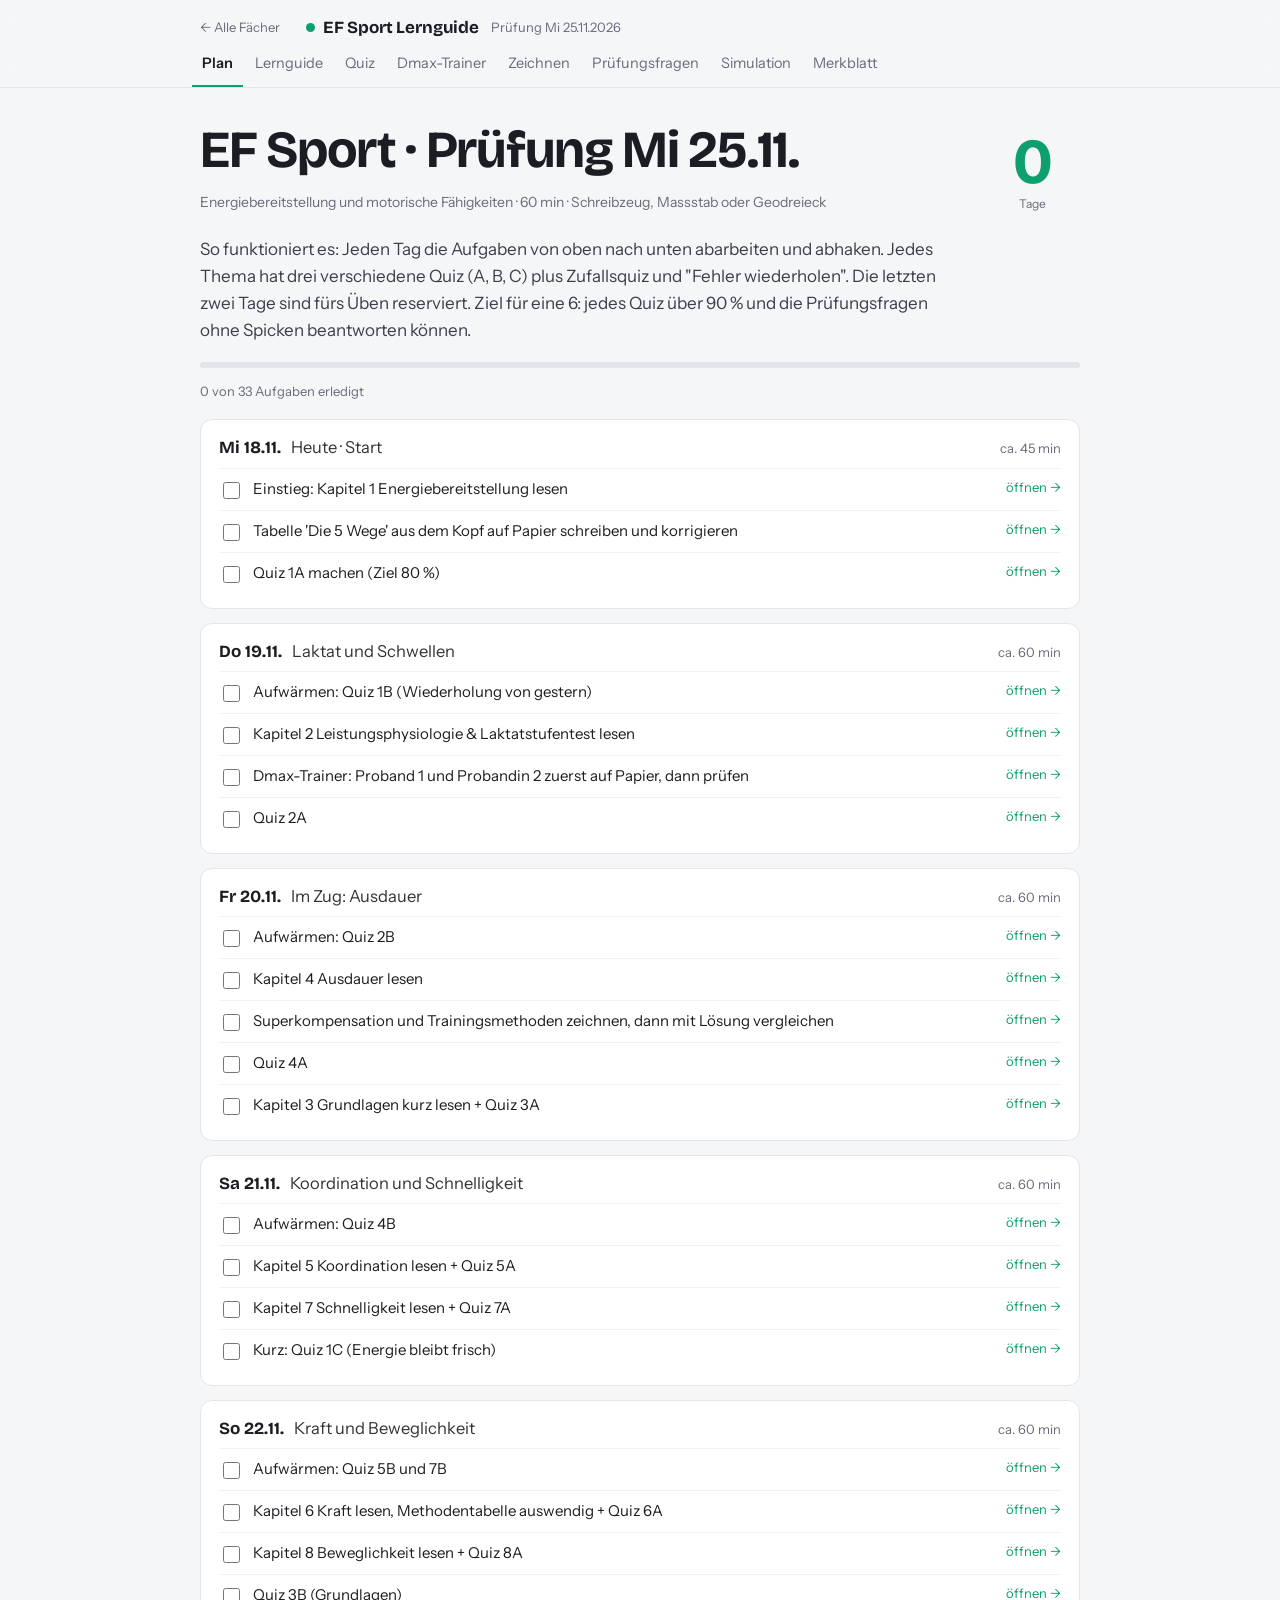
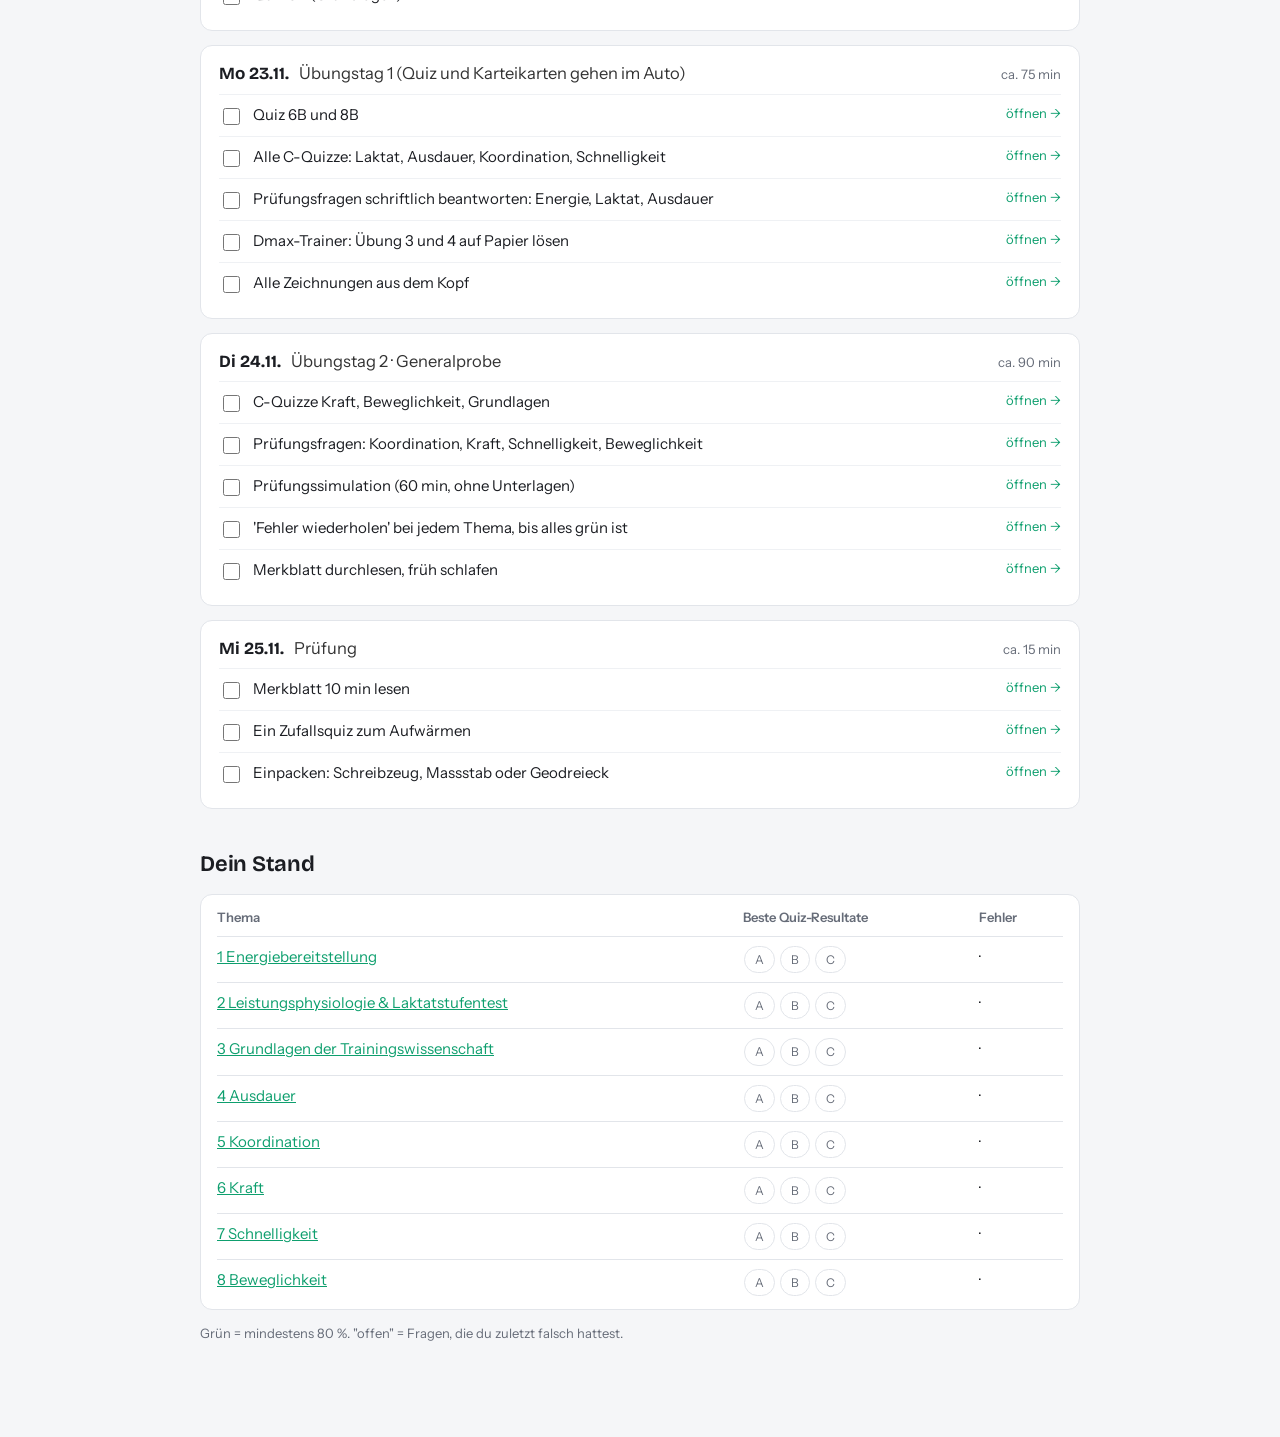
==== commit 00698f74: "Neues Design: Schrift, Akzentfarben pro Fach, Startseite mit Heute und Woche Co-Authored-By: Claude " ====
--- a/ef.html
+++ b/ef.html
@@ -112,7 +112,7 @@
 @media (max-width:600px){h1{font-size:24px}main{padding:18px 16px 70px}.count span{font-size:32px}.btns{white-space:normal}th,td{padding:7px 8px 7px 0}}
 .home{font-size:13px;text-decoration:none;margin-right:6px}
 </style>
-</head>
+<link rel="preconnect" href="https://fonts.googleapis.com"><link rel="preconnect" href="https://fonts.gstatic.com" crossorigin><link href="https://fonts.googleapis.com/css2?family=Bricolage+Grotesque:opsz,wght@12..96,500..800&family=Instrument+Sans:wght@400;500;600&display=swap" rel="stylesheet"><link rel="stylesheet" href="theme.css"><style>:root{--acc:#0E9F6E}</style></head>
 <body>
 <header><div class="top"><a class="home" href="index.html">← Alle Fächer</a><b>EF Sport Lernguide</b><span>Prüfung Mi 25.11.2026</span></div><nav id="nav"></nav></header>
 <main id="app"></main>
@@ -1112,6 +1112,7 @@
   PLAN.forEach((d, i) => d.tasks.forEach((t, j) => { total++; if (done[`${i}-${j}`]) checked++; }));
   const prog = TOPICS.map(t => { const s = topicScore(t.id); const w = S.get("wrong_" + t.id, []).length;
     return `<tr><td><a href="#guide/${t.id}">${t.n} ${t.title}</a></td><td>${["A", "B", "C"].map(x => { const b = best(t.id, x); return `<a class="pill ${b === null ? "" : b >= 80 ? "good" : "bad"}" href="#quiz/${t.id}/${x}">${x}${b === null ? "" : " " + b + "%"}</a>`; }).join(" ")}</td><td>${w ? `<a href="#quiz/${t.id}/F">${w} offen</a>` : "·"}</td></tr>`; }).join("");
+  S.set("planpct", total ? Math.round(checked / total * 100) : 0);
   app().innerHTML = `
   <section class="hero"><div><h1>EF Sport · Prüfung Mi 25.11.</h1>
   <p>Energiebereitstellung und motorische Fähigkeiten · 60 min · Schreibzeug, Massstab oder Geodreieck</p></div>
--- a/theme.css
+++ b/theme.css
@@ -0,0 +1,106 @@
+/* Gemeinsames Design für alle Seiten. Akzentfarbe pro Fach über --acc. */
+:root{
+  --bg:#F5F6F8; --surface:#FFFFFF; --ink:#1B1D22; --mute:#666C78; --line:#E2E5EA;
+  --acc:#1B1D22; --ok:#12805C; --no:#C2341F;
+  --display:"Bricolage Grotesque", "Instrument Sans", system-ui, sans-serif;
+  --text:"Instrument Sans", system-ui, -apple-system, "Segoe UI", sans-serif;
+}
+html{-webkit-text-size-adjust:100%}
+body{font-family:var(--text);font-size:16.5px;line-height:1.6;color:var(--ink);background:var(--bg)}
+a{color:var(--acc)}
+::selection{background:color-mix(in srgb,var(--acc) 22%,transparent)}
+:focus-visible{outline:2px solid var(--acc);outline-offset:2px}
+
+/* Kopfzeile */
+header{background:color-mix(in srgb,var(--bg) 88%,transparent);backdrop-filter:saturate(1.4) blur(10px);-webkit-backdrop-filter:saturate(1.4) blur(10px);border-bottom:1px solid var(--line)}
+.top{padding-top:14px;align-items:center}
+.top b{font-family:var(--display);font-size:17px;font-weight:700;letter-spacing:-.01em;display:flex;align-items:center;gap:8px}
+.top b::before{content:"";width:9px;height:9px;border-radius:50%;background:var(--acc);display:inline-block}
+.home{color:var(--mute)!important;margin-right:14px!important}
+.home:hover{color:var(--ink)!important}
+#nav a{font-size:14.5px;padding:11px 10px 10px}
+#nav a:hover{color:var(--ink)}
+#nav a.on{border-bottom-color:var(--acc);color:var(--ink);font-weight:600}
+
+/* Typografie */
+h1{font-family:var(--display);font-weight:700;font-size:clamp(30px,5vw,44px);line-height:1.08;letter-spacing:-.025em;margin:10px 0 12px}
+h2{font-family:var(--display);font-weight:650;font-size:22px;letter-spacing:-.01em;margin:38px 0 12px}
+h3{font-family:var(--display);font-weight:650;font-size:18.5px;letter-spacing:-.005em;border-top:1px solid var(--line);padding-top:18px;margin-top:30px}
+.lead{font-size:17px;color:#3B3F48;max-width:68ch}
+.chapter p,.chapter li{max-width:72ch}
+
+/* Startbereich je Fach */
+.hero{border-bottom:none;padding-bottom:6px;align-items:flex-end}
+.hero h1{font-size:clamp(32px,6vw,52px)}
+.count{min-width:96px}
+.count span{font-family:var(--display);font-size:64px;font-weight:700;letter-spacing:-.04em;color:var(--acc)}
+.bar{height:6px;border-radius:6px;background:var(--line);overflow:hidden}
+.bar div{height:6px;background:var(--acc);border-radius:6px}
+
+/* Tagesplan */
+.days{gap:14px}
+.day{background:var(--surface);border:1px solid var(--line);border-radius:12px;padding:14px 18px}
+.dh b{font-family:var(--display);font-size:17px}
+.task{border-top:1px solid #EFF1F4;padding:8px 0}
+.task input{accent-color:var(--acc);width:17px;height:17px}
+.go{color:var(--acc)}
+
+/* Tabellen */
+table{font-size:15px}
+th{font-weight:600;color:var(--mute)}
+.tw{background:var(--surface);border:1px solid var(--line);border-radius:12px;padding:4px 16px;margin:10px 0}
+.tw table{margin:0}
+.tw tr:last-child td{border-bottom:none}
+
+/* Buttons, Pillen, Tabs */
+.btn{border-radius:8px;font-weight:600;padding:9px 16px;background:var(--ink);border-color:var(--ink);transition:background .15s}
+.btn:hover{background:var(--acc);border-color:var(--acc)}
+.btn.ghost,.btn.sm{background:var(--surface);color:var(--ink);border-color:var(--line)}
+.btn.ghost:hover,.btn.sm:hover{border-color:var(--acc);background:var(--surface);color:var(--ink)}
+.btn.sm.on,.btn.on{background:var(--acc)!important;color:#fff!important;border-color:var(--acc)!important}
+.pill{border-radius:20px;background:var(--surface);padding:3px 10px}
+.tabs a{background:var(--surface);border-radius:20px;padding:6px 12px}
+.tabs a.on{border-color:var(--acc);color:var(--ink);font-weight:600;box-shadow:inset 0 -2px 0 var(--acc)}
+
+/* Listen */
+.list{background:var(--surface);border:1px solid var(--line);border-radius:12px;padding:0 18px}
+.list .row{padding:15px 2px}
+.list .row:last-child{border-bottom:none}
+.list .row:hover{color:var(--acc)}
+
+/* Lernhinweise und Boxen */
+.how{border-left:3px solid var(--acc);background:var(--surface);border-radius:0 10px 10px 0;padding:12px 18px}
+.note{background:var(--surface);border-radius:10px}
+.after{border-top:2px solid var(--acc)}
+.formula{font-size:18px}
+
+/* Quiz */
+.qcard h2{font-size:clamp(20px,3vw,26px);line-height:1.3}
+.opt{border-radius:10px;background:var(--surface);padding:14px 16px;transition:border-color .12s}
+.opt:hover{border-color:var(--acc)}
+.opt span{border-color:var(--line)}
+.fb{border-radius:10px;background:var(--surface)}
+.rev{background:var(--surface);border:1px solid var(--line);border-radius:10px;padding:12px 14px;margin:8px 0}
+
+/* Eingabe */
+.ans{border-radius:8px;background:var(--surface);border-color:#CDD2D9}
+.ans:focus{outline:none;border-color:var(--acc);box-shadow:0 0 0 3px color-mix(in srgb,var(--acc) 18%,transparent)}
+.acc button,.ch{border-radius:6px}
+.simq{border-top:1px solid var(--line)}
+.drawcard{border-top:1px solid var(--line)}
+
+/* Karteikarten, Timer, Schritte */
+.card{background:var(--surface);border:1px solid var(--line);border-top:3px solid var(--acc);border-radius:14px;font-family:var(--display);font-weight:600}
+.card .back{font-family:var(--text);font-weight:400}
+.timer{border-radius:8px;font-family:var(--display);font-weight:700;border-color:var(--acc);color:var(--acc)}
+.step{border-left-color:var(--acc)}
+.sol{border-left-color:var(--acc);background:var(--surface);border-radius:0 8px 8px 0}
+.chart,.sol svg{border-radius:10px;background:var(--surface)}
+
+@media (prefers-reduced-motion:reduce){*{transition:none!important}}
+@media (max-width:600px){
+  body{font-size:16px}
+  .count span{font-size:48px}
+  .day{padding:12px 14px}
+  .tw{padding:2px 10px}
+}
